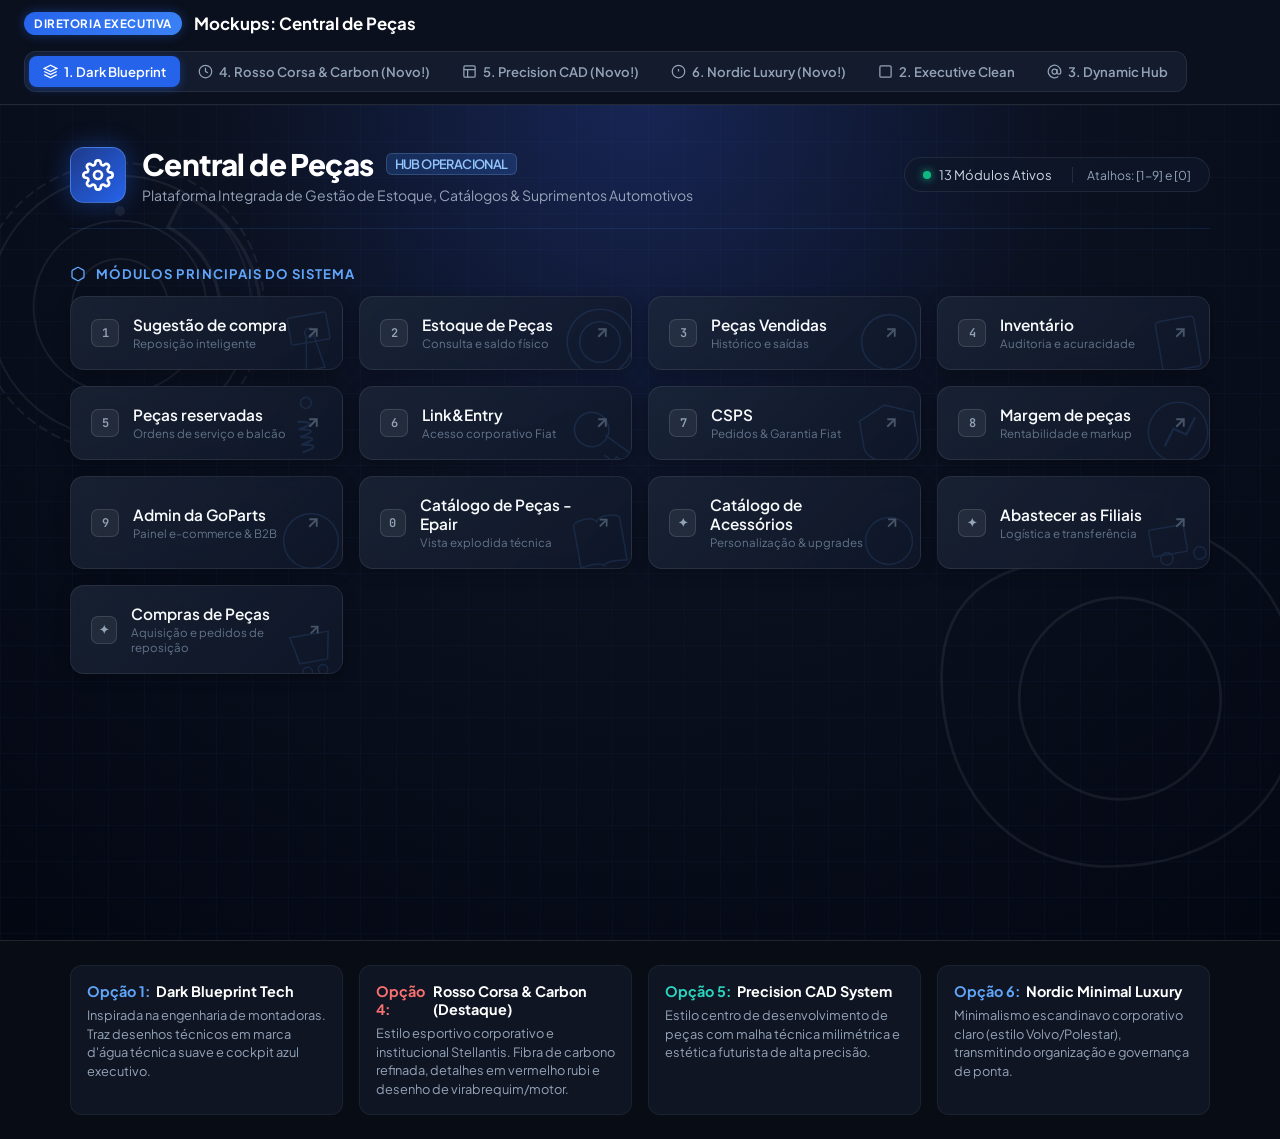
==== preview_mockups.html @ 379e0639 "Add files via upload" ====
<!DOCTYPE html>
<html lang="pt-BR">
<head>
  <meta charset="UTF-8">
  <meta name="viewport" content="width=device-width, initial-scale=1.0">
  <title>Mockups Executivos Avançados - Central de Peças</title>
  <link rel="preconnect" href="https://fonts.googleapis.com">
  <link rel="preconnect" href="https://fonts.gstatic.com" crossorigin>
  <link href="https://fonts.googleapis.com/css2?family=Plus+Jakarta+Sans:wght@400;500;600;700;800&family=JetBrains+Mono:wght@400;500;600;700&family=Space+Grotesk:wght@500;600;700&display=swap" rel="stylesheet">
  <style>
    /* Reset & Base */
    *, *::before, *::after {
      box-sizing: border-box;
      margin: 0;
      padding: 0;
    }

    body {
      font-family: 'Plus Jakarta Sans', -apple-system, BlinkMacSystemFont, sans-serif;
      background: #080c14;
      color: #f1f5f9;
      min-height: 100vh;
      display: flex;
      flex-direction: column;
      overflow-x: hidden;
    }

    /* Barra Superior Fixa de Seleção de Mockups */
    .mockup-controller {
      position: sticky;
      top: 0;
      z-index: 1000;
      background: rgba(11, 17, 30, 0.95);
      backdrop-filter: blur(18px);
      border-bottom: 1px solid rgba(255, 255, 255, 0.1);
      padding: 12px 24px;
      display: flex;
      flex-wrap: wrap;
      align-items: center;
      justify-content: space-between;
      gap: 16px;
    }

    .controller-title {
      display: flex;
      align-items: center;
      gap: 12px;
    }

    .badge-review {
      background: linear-gradient(135deg, #2563eb, #3b82f6);
      color: #ffffff;
      font-size: 0.72rem;
      font-weight: 700;
      letter-spacing: 0.05em;
      text-transform: uppercase;
      padding: 4px 10px;
      border-radius: 20px;
      box-shadow: 0 0 12px rgba(37, 99, 235, 0.4);
    }

    .controller-title h2 {
      font-size: 1.05rem;
      font-weight: 700;
      color: #ffffff;
    }

    .tab-pills {
      display: flex;
      background: rgba(22, 30, 49, 0.85);
      padding: 4px;
      border-radius: 12px;
      border: 1px solid rgba(255, 255, 255, 0.08);
      gap: 4px;
      flex-wrap: wrap;
    }

    .tab-btn {
      background: transparent;
      border: none;
      color: #94a3b8;
      padding: 7px 14px;
      font-size: 0.82rem;
      font-weight: 600;
      border-radius: 8px;
      cursor: pointer;
      transition: all 0.2s ease;
      display: flex;
      align-items: center;
      gap: 6px;
      font-family: inherit;
    }

    .tab-btn:hover {
      color: #ffffff;
      background: rgba(255, 255, 255, 0.05);
    }

    .tab-btn.active {
      background: #2563eb;
      color: #ffffff;
      box-shadow: 0 2px 10px rgba(37, 99, 235, 0.4);
    }

    .tab-btn.active.btn-rosso {
      background: #dc2626;
      box-shadow: 0 2px 10px rgba(220, 38, 38, 0.4);
    }

    .tab-btn.active.btn-cad {
      background: #0d9488;
      box-shadow: 0 2px 10px rgba(13, 148, 136, 0.4);
    }

    .tab-btn.active.btn-nordic {
      background: #475569;
      box-shadow: 0 2px 10px rgba(71, 85, 105, 0.4);
    }

    /* Container de visualização */
    .mockup-viewport {
      flex: 1;
      position: relative;
    }

    .mockup-view {
      display: none;
      opacity: 0;
      transition: opacity 0.3s ease;
      min-height: calc(100vh - 65px);
    }

    .mockup-view.active {
      display: block;
      opacity: 1;
    }

    /* ====================================================================
       MOCKUP 1: DARK BLUEPRINT (Cockpit Automotivo de Engenharia)
       ==================================================================== */
    .m1-wrapper {
      background: radial-gradient(circle at 50% 0%, #172554 0%, #0b1120 40%, #030712 100%);
      color: #e2e8f0;
      position: relative;
      overflow: hidden;
      padding: 40px 24px 60px;
    }

    .m1-wrapper::before {
      content: "";
      position: absolute;
      inset: 0;
      background-image: 
        linear-gradient(rgba(59, 130, 246, 0.04) 1px, transparent 1px),
        linear-gradient(90deg, rgba(59, 130, 246, 0.04) 1px, transparent 1px);
      background-size: 36px 36px;
      pointer-events: none;
    }

    .tech-bg-piece {
      position: absolute;
      opacity: 0.07;
      pointer-events: none;
      filter: drop-shadow(0 0 10px rgba(59, 130, 246, 0.5));
      animation: floatSlow 20s infinite ease-in-out alternate;
    }

    .tech-bg-piece.p1 {
      top: 5%;
      left: -40px;
      width: 320px;
      height: 320px;
    }

    .tech-bg-piece.p2 {
      bottom: 5%;
      right: -50px;
      width: 420px;
      height: 420px;
      animation-direction: alternate-reverse;
    }

    @keyframes floatSlow {
      0% { transform: translateY(0) rotate(0deg); }
      100% { transform: translateY(-20px) rotate(8deg); }
    }

    .m1-container {
      max-width: 1140px;
      margin: 0 auto;
      position: relative;
      z-index: 10;
    }

    .m1-header {
      display: flex;
      justify-content: space-between;
      align-items: center;
      padding-bottom: 24px;
      border-bottom: 1px solid rgba(59, 130, 246, 0.15);
      margin-bottom: 36px;
      flex-wrap: wrap;
      gap: 20px;
    }

    .m1-brand {
      display: flex;
      align-items: center;
      gap: 16px;
    }

    .m1-logo-box {
      width: 56px;
      height: 56px;
      border-radius: 14px;
      background: linear-gradient(135deg, #1e3a8a, #2563eb);
      border: 1px solid rgba(147, 197, 253, 0.3);
      box-shadow: 0 0 25px rgba(37, 99, 235, 0.4);
      display: flex;
      align-items: center;
      justify-content: center;
      color: #ffffff;
    }

    .m1-titles h1 {
      font-size: 1.85rem;
      font-weight: 800;
      letter-spacing: -0.02em;
      color: #ffffff;
      display: flex;
      align-items: center;
      gap: 12px;
    }

    .m1-titles p {
      color: #94a3b8;
      font-size: 0.88rem;
      margin-top: 3px;
    }

    .m1-status-bar {
      display: flex;
      align-items: center;
      gap: 20px;
      background: rgba(15, 23, 42, 0.7);
      border: 1px solid rgba(255, 255, 255, 0.08);
      padding: 8px 18px;
      border-radius: 100px;
    }

    .status-item {
      display: flex;
      align-items: center;
      gap: 8px;
      font-size: 0.82rem;
      color: #cbd5e1;
    }

    .status-dot {
      width: 8px;
      height: 8px;
      border-radius: 50%;
      background: #10b981;
      box-shadow: 0 0 8px #10b981;
    }

    .m1-category-group {
      margin-bottom: 32px;
    }

    .m1-category-title {
      display: flex;
      align-items: center;
      gap: 10px;
      font-size: 0.82rem;
      font-weight: 700;
      letter-spacing: 0.08em;
      text-transform: uppercase;
      color: #60a5fa;
      margin-bottom: 14px;
    }

    .m1-grid {
      display: grid;
      grid-template-columns: repeat(auto-fill, minmax(260px, 1fr));
      gap: 16px;
    }

    .m1-card {
      position: relative;
      background: linear-gradient(135deg, rgba(30, 41, 59, 0.7), rgba(15, 23, 42, 0.85));
      border: 1px solid rgba(255, 255, 255, 0.08);
      border-radius: 14px;
      padding: 18px 20px;
      text-decoration: none;
      color: inherit;
      display: flex;
      align-items: center;
      justify-content: space-between;
      transition: all 0.25s cubic-bezier(0.16, 1, 0.3, 1);
      overflow: hidden;
      backdrop-filter: blur(8px);
      box-shadow: 0 4px 15px rgba(0, 0, 0, 0.25);
    }

    .m1-card-part-bg {
      position: absolute;
      right: -8px;
      bottom: -12px;
      width: 78px;
      height: 78px;
      opacity: 0.12;
      color: #60a5fa;
      pointer-events: none;
      transition: all 0.3s ease;
      transform: rotate(-10deg);
    }

    .m1-card:hover {
      transform: translateY(-3px);
      border-color: rgba(96, 165, 250, 0.4);
      background: linear-gradient(135deg, rgba(37, 99, 235, 0.18), rgba(15, 23, 42, 0.95));
      box-shadow: 0 10px 25px -5px rgba(37, 99, 235, 0.25), 0 0 15px rgba(59, 130, 246, 0.15);
    }

    .m1-card:hover .m1-card-part-bg {
      opacity: 0.28;
      transform: rotate(0deg) scale(1.1);
      color: #93c5fd;
    }

    .m1-card-left {
      display: flex;
      align-items: center;
      gap: 14px;
      position: relative;
      z-index: 2;
    }

    .m1-key-badge {
      font-family: 'JetBrains Mono', monospace;
      font-size: 0.75rem;
      font-weight: 600;
      width: 28px;
      height: 28px;
      display: flex;
      align-items: center;
      justify-content: center;
      background: rgba(255, 255, 255, 0.06);
      border: 1px solid rgba(255, 255, 255, 0.12);
      border-radius: 7px;
      color: #94a3b8;
    }

    .m1-card:hover .m1-key-badge {
      background: #2563eb;
      color: #ffffff;
      border-color: #60a5fa;
      box-shadow: 0 0 10px rgba(37, 99, 235, 0.5);
    }

    .m1-card-title {
      font-size: 0.96rem;
      font-weight: 600;
      color: #f8fafc;
    }

    .m1-card-desc {
      font-size: 0.72rem;
      color: #64748b;
      margin-top: 2px;
    }

    .m1-card-arrow {
      color: #475569;
      width: 18px;
      height: 18px;
      position: relative;
      z-index: 2;
      transition: all 0.2s ease;
    }

    .m1-card:hover .m1-card-arrow {
      color: #60a5fa;
      transform: translateX(3px) translateY(-3px);
    }

    /* ====================================================================
       MOCKUP 4: ROSSO CORSA & CARBON (FLAGSHIP STELLANTIS / ESPORTIVO LUXO)
       ==================================================================== */
    .m4-wrapper {
      background: #090a0f;
      color: #f8fafc;
      position: relative;
      overflow: hidden;
      padding: 40px 24px 60px;
    }

    /* Efeito de textura sutil de fibra de carbono */
    .m4-wrapper::before {
      content: "";
      position: absolute;
      inset: 0;
      background: 
        radial-gradient(circle at 10% 20%, rgba(220, 38, 38, 0.08) 0%, transparent 40%),
        radial-gradient(circle at 90% 80%, rgba(239, 68, 68, 0.05) 0%, transparent 50%),
        repeating-linear-gradient(45deg, rgba(255, 255, 255, 0.012) 0px, rgba(255, 255, 255, 0.012) 2px, transparent 2px, transparent 4px);
      pointer-events: none;
    }

    .m4-container {
      max-width: 1140px;
      margin: 0 auto;
      position: relative;
      z-index: 10;
    }

    .m4-header {
      background: linear-gradient(135deg, rgba(20, 22, 30, 0.95), rgba(12, 14, 20, 0.95));
      border: 1px solid rgba(220, 38, 38, 0.25);
      border-left: 5px solid #dc2626;
      border-radius: 18px;
      padding: 28px 32px;
      margin-bottom: 36px;
      display: flex;
      justify-content: space-between;
      align-items: center;
      box-shadow: 0 10px 30px rgba(0, 0, 0, 0.5), inset 0 1px 0 rgba(255, 255, 255, 0.1);
      position: relative;
      overflow: hidden;
      flex-wrap: wrap;
      gap: 20px;
    }

    /* Desenho de Virabrequim com Bielas em marca d'água técnica */
    .m4-header-crankshaft {
      position: absolute;
      right: 20px;
      top: -20px;
      width: 320px;
      height: 180px;
      opacity: 0.09;
      pointer-events: none;
      color: #ef4444;
    }

    .m4-brand-wrap {
      display: flex;
      align-items: center;
      gap: 18px;
    }

    .m4-emblem {
      width: 58px;
      height: 58px;
      border-radius: 16px;
      background: linear-gradient(145deg, #b91c1c, #dc2626);
      box-shadow: 0 0 20px rgba(220, 38, 38, 0.5);
      display: flex;
      align-items: center;
      justify-content: center;
      color: #ffffff;
      border: 1px solid rgba(255, 255, 255, 0.2);
    }

    .m4-title h1 {
      font-size: 1.95rem;
      font-weight: 800;
      color: #ffffff;
      letter-spacing: -0.02em;
      display: flex;
      align-items: center;
      gap: 12px;
    }

    .m4-badge-tag {
      background: rgba(220, 38, 38, 0.2);
      border: 1px solid rgba(239, 68, 68, 0.4);
      color: #fca5a5;
      font-size: 0.74rem;
      font-weight: 700;
      padding: 3px 10px;
      border-radius: 6px;
      letter-spacing: 0.05em;
    }

    .m4-title p {
      color: #94a3b8;
      font-size: 0.88rem;
      margin-top: 4px;
    }

    .m4-quick-stats {
      display: flex;
      gap: 24px;
      align-items: center;
    }

    .m4-stat-item {
      text-align: right;
    }

    .m4-stat-val {
      font-family: 'Space Grotesk', sans-serif;
      font-size: 1.4rem;
      font-weight: 700;
      color: #ffffff;
    }

    .m4-stat-lbl {
      font-size: 0.7rem;
      color: #94a3b8;
      text-transform: uppercase;
      letter-spacing: 0.05em;
    }

    .m4-grid {
      display: grid;
      grid-template-columns: repeat(auto-fill, minmax(260px, 1fr));
      gap: 16px;
    }

    .m4-card {
      background: linear-gradient(135deg, #131722, #0d1017);
      border: 1px solid rgba(255, 255, 255, 0.08);
      border-radius: 14px;
      padding: 20px;
      text-decoration: none;
      color: #f8fafc;
      position: relative;
      overflow: hidden;
      display: flex;
      flex-direction: column;
      justify-content: space-between;
      height: 146px;
      transition: all 0.25s cubic-bezier(0.16, 1, 0.3, 1);
      box-shadow: 0 4px 15px rgba(0, 0, 0, 0.3);
    }

    .m4-card::after {
      content: "";
      position: absolute;
      top: 0;
      left: 0;
      right: 0;
      height: 2px;
      background: linear-gradient(90deg, transparent, #dc2626, transparent);
      opacity: 0;
      transition: opacity 0.3s;
    }

    .m4-card:hover {
      transform: translateY(-4px);
      border-color: rgba(220, 38, 38, 0.5);
      box-shadow: 0 12px 28px rgba(220, 38, 38, 0.15), 0 0 15px rgba(220, 38, 38, 0.1);
    }

    .m4-card:hover::after {
      opacity: 1;
    }

    .m4-card-part-art {
      position: absolute;
      right: 8px;
      bottom: 8px;
      width: 74px;
      height: 74px;
      opacity: 0.1;
      color: #ef4444;
      pointer-events: none;
      transition: all 0.3s ease;
    }

    .m4-card:hover .m4-card-part-art {
      opacity: 0.28;
      transform: scale(1.12) rotate(-6deg);
    }

    .m4-card-head {
      display: flex;
      justify-content: space-between;
      align-items: center;
    }

    .m4-key {
      font-family: 'Space Grotesk', monospace;
      font-size: 0.72rem;
      font-weight: 700;
      background: rgba(255, 255, 255, 0.05);
      color: #cbd5e1;
      padding: 3px 8px;
      border-radius: 6px;
      border: 1px solid rgba(255, 255, 255, 0.1);
    }

    .m4-card:hover .m4-key {
      background: #dc2626;
      color: #fff;
      border-color: #ef4444;
    }

    .m4-card-title {
      font-size: 1.05rem;
      font-weight: 700;
      color: #ffffff;
      line-height: 1.3;
      position: relative;
      z-index: 2;
    }

    .m4-card-bottom {
      display: flex;
      align-items: center;
      justify-content: space-between;
      border-top: 1px solid rgba(255, 255, 255, 0.06);
      padding-top: 10px;
      margin-top: 10px;
    }

    .m4-card-sub {
      font-size: 0.73rem;
      color: #94a3b8;
    }

    .m4-card-arrow {
      color: #64748b;
      width: 16px;
      height: 16px;
      transition: all 0.2s;
    }

    .m4-card:hover .m4-card-arrow {
      color: #ef4444;
      transform: translateX(3px) translateY(-3px);
    }

    /* ====================================================================
       MOCKUP 5: PRECISION CAD & WIREFRAME (P&D / ENGENHARIA AUTOMOTIVA)
       ==================================================================== */
    .m5-wrapper {
      background: #061114;
      color: #99f6e4;
      position: relative;
      overflow: hidden;
      padding: 40px 24px 60px;
      font-family: 'JetBrains Mono', monospace;
    }

    .m5-wrapper::before {
      content: "";
      position: absolute;
      inset: 0;
      background-image: 
        linear-gradient(rgba(13, 148, 136, 0.08) 1px, transparent 1px),
        linear-gradient(90deg, rgba(13, 148, 136, 0.08) 1px, transparent 1px);
      background-size: 24px 24px;
      pointer-events: none;
    }

    .m5-container {
      max-width: 1140px;
      margin: 0 auto;
      position: relative;
      z-index: 10;
    }

    .m5-header {
      border: 1px solid rgba(20, 184, 166, 0.3);
      background: rgba(10, 25, 30, 0.85);
      border-radius: 12px;
      padding: 22px 28px;
      margin-bottom: 30px;
      display: flex;
      justify-content: space-between;
      align-items: center;
      flex-wrap: wrap;
      gap: 16px;
      box-shadow: 0 0 20px rgba(13, 148, 136, 0.15);
    }

    .m5-header-title h1 {
      font-size: 1.7rem;
      font-weight: 700;
      color: #2dd4bf;
      letter-spacing: -0.02em;
      display: flex;
      align-items: center;
      gap: 12px;
    }

    .m5-header-title p {
      font-size: 0.8rem;
      color: #5eead4;
      opacity: 0.8;
      margin-top: 4px;
    }

    .m5-cad-coords {
      font-size: 0.72rem;
      color: #14b8a6;
      background: rgba(13, 148, 136, 0.12);
      border: 1px solid rgba(20, 184, 166, 0.3);
      padding: 6px 14px;
      border-radius: 6px;
    }

    .m5-grid {
      display: grid;
      grid-template-columns: repeat(auto-fill, minmax(260px, 1fr));
      gap: 16px;
    }

    .m5-card {
      background: rgba(9, 29, 35, 0.7);
      border: 1px solid rgba(20, 184, 166, 0.25);
      border-radius: 10px;
      padding: 16px 18px;
      text-decoration: none;
      color: #ccfbf1;
      display: flex;
      align-items: center;
      justify-content: space-between;
      transition: all 0.2s ease;
      position: relative;
      overflow: hidden;
    }

    .m5-card:hover {
      background: rgba(13, 148, 136, 0.18);
      border-color: #2dd4bf;
      transform: translateY(-2px);
      box-shadow: 0 0 15px rgba(45, 212, 191, 0.25);
    }

    .m5-card-part-bg {
      position: absolute;
      right: -5px;
      bottom: -10px;
      width: 70px;
      height: 70px;
      opacity: 0.15;
      color: #2dd4bf;
      pointer-events: none;
      transition: all 0.3s;
    }

    .m5-card:hover .m5-card-part-bg {
      opacity: 0.35;
      transform: scale(1.15);
    }

    .m5-card-left {
      display: flex;
      align-items: center;
      gap: 12px;
      position: relative;
      z-index: 2;
    }

    .m5-index-tag {
      font-size: 0.75rem;
      font-weight: 700;
      color: #14b8a6;
      border: 1px solid rgba(20, 184, 166, 0.4);
      width: 28px;
      height: 28px;
      border-radius: 6px;
      display: flex;
      align-items: center;
      justify-content: center;
      background: rgba(13, 148, 136, 0.1);
    }

    .m5-card:hover .m5-index-tag {
      background: #14b8a6;
      color: #042f2e;
    }

    .m5-card-title {
      font-size: 0.92rem;
      font-weight: 600;
      color: #f0fdfa;
      letter-spacing: -0.01em;
    }

    .m5-card-desc {
      font-size: 0.68rem;
      color: #5eead4;
      opacity: 0.75;
      margin-top: 2px;
    }

    /* ====================================================================
       MOCKUP 6: NORDIC MINIMAL LUXURY (CLEAN & EXECUTIVO PREMIUM)
       ==================================================================== */
    .m6-wrapper {
      background: #f1f5f9;
      color: #1e293b;
      position: relative;
      overflow: hidden;
      padding: 44px 24px 60px;
    }

    .m6-container {
      max-width: 1140px;
      margin: 0 auto;
    }

    .m6-header {
      margin-bottom: 40px;
      text-align: left;
      display: flex;
      justify-content: space-between;
      align-items: flex-end;
      flex-wrap: wrap;
      gap: 20px;
      border-bottom: 2px solid #e2e8f0;
      padding-bottom: 24px;
    }

    .m6-titles h1 {
      font-size: 2.3rem;
      font-weight: 800;
      color: #0f172a;
      letter-spacing: -0.04em;
    }

    .m6-titles p {
      font-size: 0.95rem;
      color: #64748b;
      margin-top: 6px;
      max-width: 600px;
    }

    .m6-meta {
      display: flex;
      align-items: center;
      gap: 16px;
    }

    .m6-meta-pill {
      background: #ffffff;
      border: 1px solid #cbd5e1;
      padding: 6px 16px;
      border-radius: 100px;
      font-size: 0.78rem;
      font-weight: 600;
      color: #334155;
    }

    .m6-grid {
      display: grid;
      grid-template-columns: repeat(auto-fill, minmax(260px, 1fr));
      gap: 18px;
    }

    .m6-card {
      background: #ffffff;
      border: 1px solid #e2e8f0;
      border-radius: 16px;
      padding: 24px 22px;
      text-decoration: none;
      color: #1e293b;
      display: flex;
      flex-direction: column;
      justify-content: space-between;
      height: 155px;
      box-shadow: 0 2px 5px rgba(0, 0, 0, 0.03);
      transition: all 0.25s ease;
      position: relative;
      overflow: hidden;
    }

    .m6-card:hover {
      transform: translateY(-5px);
      box-shadow: 0 16px 32px rgba(15, 23, 42, 0.08);
      border-color: #0f172a;
    }

    .m6-part-watermark {
      position: absolute;
      right: 12px;
      bottom: 12px;
      width: 64px;
      height: 64px;
      opacity: 0.08;
      color: #0f172a;
      transition: all 0.3s;
    }

    .m6-card:hover .m6-part-watermark {
      opacity: 0.2;
      transform: scale(1.15);
    }

    .m6-card-header {
      display: flex;
      justify-content: space-between;
      align-items: center;
    }

    .m6-shortcut-badge {
      font-size: 0.7rem;
      font-weight: 700;
      background: #f8fafc;
      border: 1px solid #e2e8f0;
      color: #64748b;
      padding: 4px 9px;
      border-radius: 8px;
    }

    .m6-card:hover .m6-shortcut-badge {
      background: #0f172a;
      color: #ffffff;
      border-color: #0f172a;
    }

    .m6-card-title {
      font-size: 1.1rem;
      font-weight: 700;
      color: #0f172a;
      position: relative;
      z-index: 2;
    }

    .m6-card-footer {
      font-size: 0.76rem;
      color: #64748b;
      display: flex;
      align-items: center;
      justify-content: space-between;
    }

    /* ====================================================================
       RODAPÉ INFORMATIVO
       ==================================================================== */
    .comparison-drawer {
      background: #080c14;
      border-top: 1px solid rgba(255, 255, 255, 0.1);
      padding: 24px;
      color: #94a3b8;
    }

    .drawer-content {
      max-width: 1140px;
      margin: 0 auto;
      display: grid;
      grid-template-columns: repeat(auto-fit, minmax(260px, 1fr));
      gap: 16px;
    }

    .drawer-box {
      background: rgba(22, 30, 49, 0.5);
      border: 1px solid rgba(255, 255, 255, 0.06);
      border-radius: 12px;
      padding: 16px;
    }

    .drawer-box h4 {
      color: #ffffff;
      font-size: 0.9rem;
      margin-bottom: 6px;
      display: flex;
      align-items: center;
      gap: 6px;
    }

    .drawer-box p {
      font-size: 0.8rem;
      line-height: 1.45;
    }

    .drawer-box .highlight {
      color: #60a5fa;
      font-weight: 700;
    }
    .drawer-box .highlight-red {
      color: #f87171;
      font-weight: 700;
    }
    .drawer-box .highlight-teal {
      color: #2dd4bf;
      font-weight: 700;
    }
  </style>
</head>
<body>

  <!-- Barra Fixa de Controle para Alternar entre os 6 Mockups -->
  <header class="mockup-controller">
    <div class="controller-title">
      <span class="badge-review">Diretoria Executiva</span>
      <h2>Mockups: Central de Peças</h2>
    </div>

    <div class="tab-pills">
      <button class="tab-btn active" onclick="switchMockup(1)">
        <svg width="15" height="15" viewBox="0 0 24 24" fill="none" stroke="currentColor" stroke-width="2"><path d="M12 2L2 7l10 5 10-5-10-5zM2 17l10 5 10-5M2 12l10 5 10-5"/></svg>
        1. Dark Blueprint
      </button>
      <button class="tab-btn btn-rosso" onclick="switchMockup(4)">
        <svg width="15" height="15" viewBox="0 0 24 24" fill="none" stroke="currentColor" stroke-width="2"><circle cx="12" cy="12" r="10"/><path d="M12 6v6l4 2"/></svg>
        4. Rosso Corsa & Carbon (Novo!)
      </button>
      <button class="tab-btn btn-cad" onclick="switchMockup(5)">
        <svg width="15" height="15" viewBox="0 0 24 24" fill="none" stroke="currentColor" stroke-width="2"><rect x="3" y="3" width="18" height="18" rx="2"/><path d="M3 9h18M9 21V9"/></svg>
        5. Precision CAD (Novo!)
      </button>
      <button class="tab-btn btn-nordic" onclick="switchMockup(6)">
        <svg width="15" height="15" viewBox="0 0 24 24" fill="none" stroke="currentColor" stroke-width="2"><circle cx="12" cy="12" r="10"/><line x1="12" y1="8" x2="12" y2="12"/><line x1="12" y1="16" x2="12.01" y2="16"/></svg>
        6. Nordic Luxury (Novo!)
      </button>
      <button class="tab-btn" onclick="switchMockup(2)">
        <svg width="15" height="15" viewBox="0 0 24 24" fill="none" stroke="currentColor" stroke-width="2"><rect x="3" y="3" width="18" height="18" rx="2"/></svg>
        2. Executive Clean
      </button>
      <button class="tab-btn" onclick="switchMockup(3)">
        <svg width="15" height="15" viewBox="0 0 24 24" fill="none" stroke="currentColor" stroke-width="2"><circle cx="12" cy="12" r="4"/><path d="M16 8v5a3 3 0 0 0 6 0v-1a10 10 0 1 0-3.92 7.94"/></svg>
        3. Dynamic Hub
      </button>
    </div>
  </header>

  <main class="mockup-viewport">

    <!-- ================================================================== -->
    <!-- MOCKUP 4 (NOVO): ROSSO CORSA & CARBON                              -->
    <!-- ================================================================== -->
    <div id="mockup4" class="mockup-view m4-wrapper">
      <div class="m4-container">
        
        <!-- Header Flagship Esportivo / Stellantis -->
        <header class="m4-header">
          <!-- Ilustração do Virabrequim com Bielas em corte técnico -->
          <svg class="m4-header-crankshaft" viewBox="0 0 300 150" fill="none" stroke="currentColor" stroke-width="1.5">
            <!-- Eixo do Virabrequim -->
            <line x1="20" y1="75" x2="280" y2="75" stroke-dasharray="6 3"/>
            <!-- Munhões e Contrapesos -->
            <rect x="40" y="50" width="30" height="50" rx="4" fill="rgba(220, 38, 38, 0.1)"/>
            <rect x="110" y="30" width="30" height="90" rx="4" fill="rgba(220, 38, 38, 0.15)"/>
            <rect x="180" y="50" width="30" height="50" rx="4" fill="rgba(220, 38, 38, 0.1)"/>
            <rect x="230" y="30" width="30" height="90" rx="4" fill="rgba(220, 38, 38, 0.15)"/>
            <!-- Bielas ascendentes e descendentes -->
            <path d="M55 50 L55 20 L75 20 L75 50 Z"/>
            <circle cx="65" cy="15" r="8"/>
            <path d="M195 50 L195 20 L215 20 L215 50 Z"/>
            <circle cx="205" cy="15" r="8"/>
          </svg>

          <div class="m4-brand-wrap">
            <div class="m4-emblem">
              <!-- Ícone de Engrenagem + Pistão Esportivo -->
              <svg width="30" height="30" viewBox="0 0 24 24" fill="none" stroke="currentColor" stroke-width="2.2">
                <circle cx="12" cy="12" r="3"/>
                <path d="M19.4 15a1.65 1.65 0 0 0 .33 1.82l.06.06a2 2 0 0 1 0 2.83 2 2 0 0 1-2.83 0l-.06-.06a1.65 1.65 0 0 0-1.82-.33 1.65 1.65 0 0 0-1 1.51V21a2 2 0 0 1-2 2 2 2 0 0 1-2-2v-.09A1.65 1.65 0 0 0 9 19.4a1.65 1.65 0 0 0-1.82.33l-.06.06a2 2 0 0 1-2.83 0 2 2 0 0 1 0-2.83l.06-.06a1.65 1.65 0 0 0 .33-1.82 1.65 1.65 0 0 0-1.51-1H3a2 2 0 0 1-2-2 2 2 0 0 1 2-2h.09A1.65 1.65 0 0 0 4.6 9a1.65 1.65 0 0 0-.33-1.82l-.06-.06a2 2 0 0 1 0-2.83 2 2 0 0 1 2.83 0l.06.06a1.65 1.65 0 0 0 1.82.33H9a1.65 1.65 0 0 0 1-1.51V3a2 2 0 0 1 2-2 2 2 0 0 1 2 2v.09a1.65 1.65 0 0 0 1 1.51 1.65 1.65 0 0 0 1.82-.33l.06-.06a2 2 0 0 1 2.83 0 2 2 0 0 1 0 2.83l-.06.06a1.65 1.65 0 0 0-.33 1.82V9a1.65 1.65 0 0 0 1.51 1H21a2 2 0 0 1 2 2 2 2 0 0 1-2 2h-.09a1.65 1.65 0 0 0-1.51 1z"/>
              </svg>
            </div>
            <div class="m4-title">
              <h1>Central de Peças <span class="m4-badge-tag">ENTERPRISE HUB</span></h1>
              <p>Portal Unificado de Operações de Pós-Venda, Garantia & Logística</p>
            </div>
          </div>

          <div class="m4-quick-stats">
            <div class="m4-stat-item">
              <div class="m4-stat-val">13</div>
              <div class="m4-stat-lbl">Módulos Online</div>
            </div>
            <div class="m4-stat-item" style="border-left: 1px solid rgba(255,255,255,0.1); padding-left: 20px;">
              <div class="m4-stat-val" style="color: #ef4444;">100%</div>
              <div class="m4-stat-lbl">Conectividade</div>
            </div>
          </div>
        </header>

        <!-- Grade com 12 Cards Estilo Carbon -->
        <div class="m4-grid">
          
          <!-- 1. Sugestão de Compra (Pistão de Corrida Forjado) -->
          <a href="https://sugestaodecompra-sm.web.app/" target="_blank" class="m4-card">
            <svg class="m4-card-part-art" viewBox="0 0 100 100" fill="none" stroke="currentColor" stroke-width="2">
              <rect x="25" y="15" width="50" height="35" rx="3"/>
              <line x1="25" y1="23" x2="75" y2="23"/>
              <line x1="25" y1="30" x2="75" y2="30"/>
              <circle cx="50" cy="38" r="6"/>
              <path d="M45 42 L38 85 L62 85 L55 42"/>
              <circle cx="50" cy="85" r="7"/>
            </svg>
            <div class="m4-card-head">
              <span class="m4-key">01</span>
              <svg width="18" height="18" viewBox="0 0 24 24" fill="none" stroke="#ef4444" stroke-width="2"><path d="M6 2L3 6v14a2 2 0 0 0 2 2h14a2 2 0 0 0 2-2V6l-3-4z"/><line x1="3" y1="6" x2="21" y2="6"/><path d="M16 10a4 4 0 0 1-8 0"/></svg>
            </div>
            <div class="m4-card-title">Sugestão de compra</div>
            <div class="m4-card-bottom">
              <span class="m4-card-sub">Algoritmo de reposição</span>
              <svg class="m4-card-arrow" viewBox="0 0 24 24" fill="none" stroke="currentColor" stroke-width="2.5"><line x1="7" y1="17" x2="17" y2="7"/><polyline points="7 7 17 7 17 17"/></svg>
            </div>
          </a>

          <!-- 2. Estoque de Peças (Disco de Freio Ventilado Carbono-Cerâmica) -->
          <a href="https://albertomateus10.github.io/estoquedepecas/" target="_blank" class="m4-card">
            <svg class="m4-card-part-art" viewBox="0 0 100 100" fill="none" stroke="currentColor" stroke-width="2">
              <circle cx="50" cy="50" r="42"/>
              <circle cx="50" cy="50" r="26"/>
              <circle cx="50" cy="50" r="12"/>
              <circle cx="50" cy="18" r="2" fill="currentColor"/>
              <circle cx="50" cy="82" r="2" fill="currentColor"/>
              <circle cx="18" cy="50" r="2" fill="currentColor"/>
              <circle cx="82" cy="50" r="2" fill="currentColor"/>
            </svg>
            <div class="m4-card-head">
              <span class="m4-key">02</span>
              <svg width="18" height="18" viewBox="0 0 24 24" fill="none" stroke="#ef4444" stroke-width="2"><path d="M21 16V8a2 2 0 0 0-1-1.73l-7-4a2 2 0 0 0-2 0l-7 4A2 2 0 0 0 3 8v8a2 2 0 0 0 1 1.73l7 4a2 2 0 0 0 2 0l7-4A2 2 0 0 0 21 16z"/><polyline points="3.27 6.96 12 12.01 20.73 6.96"/></svg>
            </div>
            <div class="m4-card-title">Estoque de Peças</div>
            <div class="m4-card-bottom">
              <span class="m4-card-sub">Posição física & saldo</span>
              <svg class="m4-card-arrow" viewBox="0 0 24 24" fill="none" stroke="currentColor" stroke-width="2.5"><line x1="7" y1="17" x2="17" y2="7"/><polyline points="7 7 17 7 17 17"/></svg>
            </div>
          </a>

          <!-- 3. Peças Vendidas (Engrenagem Helicoidal) -->
          <a href="https://albertomateus10.github.io/pecasvendidas/" target="_blank" class="m4-card">
            <svg class="m4-card-part-art" viewBox="0 0 100 100" fill="none" stroke="currentColor" stroke-width="2">
              <circle cx="50" cy="50" r="35"/>
              <line x1="50" y1="5" x2="50" y2="15" stroke-width="4"/>
              <line x1="50" y1="85" x2="50" y2="95" stroke-width="4"/>
              <line x1="5" y1="50" x2="15" y2="50" stroke-width="4"/>
              <line x1="85" y1="50" x2="95" y2="50" stroke-width="4"/>
            </svg>
            <div class="m4-card-head">
              <span class="m4-key">03</span>
              <svg width="18" height="18" viewBox="0 0 24 24" fill="none" stroke="#ef4444" stroke-width="2"><line x1="12" y1="1" x2="12" y2="23"/><path d="M17 5H9.5a3.5 3.5 0 0 0 0 7h5a3.5 3.5 0 0 1 0 7H6"/></svg>
            </div>
            <div class="m4-card-title">Peças Vendidas</div>
            <div class="m4-card-bottom">
              <span class="m4-card-sub">Faturamento & saída</span>
              <svg class="m4-card-arrow" viewBox="0 0 24 24" fill="none" stroke="currentColor" stroke-width="2.5"><line x1="7" y1="17" x2="17" y2="7"/><polyline points="7 7 17 7 17 17"/></svg>
            </div>
          </a>

          <!-- 4. Inventário (Paquímetro de Precisão) -->
          <a href="https://albertomateus10.github.io/inventario/" target="_blank" class="m4-card">
            <svg class="m4-card-part-art" viewBox="0 0 100 100" fill="none" stroke="currentColor" stroke-width="2">
              <rect x="25" y="20" width="50" height="65" rx="5"/>
              <rect x="38" y="12" width="24" height="12" rx="3"/>
              <line x1="35" y1="40" x2="65" y2="40"/>
              <line x1="35" y1="55" x2="65" y2="55"/>
            </svg>
            <div class="m4-card-head">
              <span class="m4-key">04</span>
              <svg width="18" height="18" viewBox="0 0 24 24" fill="none" stroke="#ef4444" stroke-width="2"><path d="M9 11l3 3L22 4"/><path d="M21 12v7a2 2 0 0 1-2 2H5a2 2 0 0 1-2-2V5a2 2 0 0 1 2-2h11"/></svg>
            </div>
            <div class="m4-card-title">Inventário</div>
            <div class="m4-card-bottom">
              <span class="m4-card-sub">Acuracidade & balanço</span>
              <svg class="m4-card-arrow" viewBox="0 0 24 24" fill="none" stroke="currentColor" stroke-width="2.5"><line x1="7" y1="17" x2="17" y2="7"/><polyline points="7 7 17 7 17 17"/></svg>
            </div>
          </a>

          <!-- 5. Peças reservadas (Amortecedor Esportivo Coilover) -->
          <a href="https://albertomateus10.github.io/pecasreservadas/" target="_blank" class="m4-card">
            <svg class="m4-card-part-art" viewBox="0 0 100 100" fill="none" stroke="currentColor" stroke-width="2">
              <circle cx="50" cy="12" r="7"/>
              <path d="M35 34 Q65 39 35 44 Q65 49 35 54 Q65 59 35 64 Q65 69 35 74" fill="none" stroke-width="3"/>
              <circle cx="50" cy="94" r="6"/>
            </svg>
            <div class="m4-card-head">
              <span class="m4-key">05</span>
              <svg width="18" height="18" viewBox="0 0 24 24" fill="none" stroke="#ef4444" stroke-width="2"><rect x="3" y="11" width="18" height="11" rx="2"/><path d="M7 11V7a5 5 0 0 1 10 0v4"/></svg>
            </div>
            <div class="m4-card-title">Peças reservadas</div>
            <div class="m4-card-bottom">
              <span class="m4-card-sub">O.S. Oficina & balcão</span>
              <svg class="m4-card-arrow" viewBox="0 0 24 24" fill="none" stroke="currentColor" stroke-width="2.5"><line x1="7" y1="17" x2="17" y2="7"/><polyline points="7 7 17 7 17 17"/></svg>
            </div>
          </a>

          <!-- 6. Link&Entry (Chave Corporativa Fiat) -->
          <a href="https://sts.fiatgroup.com/adfs/ls/?wa=wsignin1.0&wtrealm=https%3a%2f%2fuprssaml.fiat.com&wctx=rm%3d0%26id%3dpassive%26ru%3d%252ffiat%252fDefault.aspx%253ftarget%253dhttps%25253A%25252F%25252Flinkentry.fiat.com%2526debug%253d0&wct=2026-07-31T13%3a23%3a38Z&whr=http%3a%2f%2fsts.fiatgroup.com%2fadfs%2fservices%2ftrust" target="_blank" class="m4-card">
            <svg class="m4-card-part-art" viewBox="0 0 100 100" fill="none" stroke="currentColor" stroke-width="2">
              <circle cx="40" cy="45" r="22"/>
              <path d="M56 55 L85 85 L75 95 L65 85 L60 90 L50 80"/>
            </svg>
            <div class="m4-card-head">
              <span class="m4-key">06</span>
              <svg width="18" height="18" viewBox="0 0 24 24" fill="none" stroke="#ef4444" stroke-width="2"><path d="M10 13a5 5 0 0 0 7.54.54l3-3a5 5 0 0 0-7.07-7.07l-1.72 1.71"/></svg>
            </div>
            <div class="m4-card-title">Link&Entry</div>
            <div class="m4-card-bottom">
              <span class="m4-card-sub">Autenticação Fiat Group</span>
              <svg class="m4-card-arrow" viewBox="0 0 24 24" fill="none" stroke="currentColor" stroke-width="2.5"><line x1="7" y1="17" x2="17" y2="7"/><polyline points="7 7 17 7 17 17"/></svg>
            </div>
          </a>

          <!-- 7. CSPS (Escudo Peças Oficiais) -->
          <a href="https://csps.parts.fiat.com/EplusLogin/authenticateUser.do" target="_blank" class="m4-card">
            <svg class="m4-card-part-art" viewBox="0 0 100 100" fill="none" stroke="currentColor" stroke-width="2">
              <path d="M50 15 L85 30 L85 65 C85 80 50 95 50 95 C50 95 15 80 15 65 L15 30 Z"/>
            </svg>
            <div class="m4-card-head">
              <span class="m4-key">07</span>
              <svg width="18" height="18" viewBox="0 0 24 24" fill="none" stroke="#ef4444" stroke-width="2"><path d="M12 22s8-4 8-10V5l-8-3-8 3v7c0 6 8 10 8 10z"/></svg>
            </div>
            <div class="m4-card-title">CSPS</div>
            <div class="m4-card-bottom">
              <span class="m4-card-sub">Pedidos & Garantia Montadora</span>
              <svg class="m4-card-arrow" viewBox="0 0 24 24" fill="none" stroke="currentColor" stroke-width="2.5"><line x1="7" y1="17" x2="17" y2="7"/><polyline points="7 7 17 7 17 17"/></svg>
            </div>
          </a>

          <!-- 8. Margem de peças (Turbina de Rentabilidade) -->
          <a href="https://albertomateus10.github.io/calculomargempecas/" target="_blank" class="m4-card">
            <svg class="m4-card-part-art" viewBox="0 0 100 100" fill="none" stroke="currentColor" stroke-width="2">
              <circle cx="50" cy="50" r="38"/>
              <path d="M30 65 L45 45 L60 55 L75 35" stroke-width="3"/>
            </svg>
            <div class="m4-card-head">
              <span class="m4-key">08</span>
              <svg width="18" height="18" viewBox="0 0 24 24" fill="none" stroke="#ef4444" stroke-width="2"><polyline points="23 6 13.5 15.5 8.5 10.5 1 18"/></svg>
            </div>
            <div class="m4-card-title">Margem de peças</div>
            <div class="m4-card-bottom">
              <span class="m4-card-sub">Markup e lucratividade</span>
              <svg class="m4-card-arrow" viewBox="0 0 24 24" fill="none" stroke="currentColor" stroke-width="2.5"><line x1="7" y1="17" x2="17" y2="7"/><polyline points="7 7 17 7 17 17"/></svg>
            </div>
          </a>

          <!-- 9. Admin GoParts -->
          <a href="https://admin.goparts.com.br/" target="_blank" class="m4-card">
            <svg class="m4-card-part-art" viewBox="0 0 100 100" fill="none" stroke="currentColor" stroke-width="2">
              <circle cx="50" cy="50" r="32"/>
              <path d="M50 25 L65 45 L45 55 L55 75"/>
            </svg>
            <div class="m4-card-head">
              <span class="m4-key">09</span>
              <svg width="18" height="18" viewBox="0 0 24 24" fill="none" stroke="#ef4444" stroke-width="2"><circle cx="12" cy="12" r="3"/><path d="M19.4 15a1.65 1.65 0 0 0 .33 1.82l.06.06a2 2 0 0 1 0 2.83 2 2 0 0 1-2.83 0"/></svg>
            </div>
            <div class="m4-card-title">Admin da GoParts</div>
            <div class="m4-card-bottom">
              <span class="m4-card-sub">E-commerce e vendas B2B</span>
              <svg class="m4-card-arrow" viewBox="0 0 24 24" fill="none" stroke="currentColor" stroke-width="2.5"><line x1="7" y1="17" x2="17" y2="7"/><polyline points="7 7 17 7 17 17"/></svg>
            </div>
          </a>

          <!-- 10. Catálogo Epair (Vista Técnica Explodida) -->
          <a href="https://eper-ltm.parts.fiat.com/navi?KEY=STARTUP" target="_blank" class="m4-card">
            <svg class="m4-card-part-art" viewBox="0 0 100 100" fill="none" stroke="currentColor" stroke-width="2">
              <path d="M20 25 C20 20 45 15 50 25 C55 15 80 20 80 25 L80 80 C80 80 55 75 50 82 C45 75 20 80 20 80 Z"/>
              <line x1="50" y1="25" x2="50" y2="82"/>
            </svg>
            <div class="m4-card-head">
              <span class="m4-key">10</span>
              <svg width="18" height="18" viewBox="0 0 24 24" fill="none" stroke="#ef4444" stroke-width="2"><path d="M4 19.5A2.5 2.5 0 0 1 6.5 17H20"/><path d="M6.5 2H20v20H6.5A2.5 2.5 0 0 1 4 19.5v-15A2.5 2.5 0 0 1 6.5 2z"/></svg>
            </div>
            <div class="m4-card-title">Catálogo de Peças - Epair</div>
            <div class="m4-card-bottom">
              <span class="m4-card-sub">Esquemas técnicos oficiais</span>
              <svg class="m4-card-arrow" viewBox="0 0 24 24" fill="none" stroke="currentColor" stroke-width="2.5"><line x1="7" y1="17" x2="17" y2="7"/><polyline points="7 7 17 7 17 17"/></svg>
            </div>
          </a>

          <!-- 11. Catálogo de Acessórios -->
          <a href="https://catalogodeacessorios-sm.web.app/" target="_blank" class="m4-card">
            <svg class="m4-card-part-art" viewBox="0 0 100 100" fill="none" stroke="currentColor" stroke-width="2">
              <circle cx="50" cy="50" r="30"/>
              <line x1="50" y1="10" x2="50" y2="90"/>
              <line x1="10" y1="50" x2="90" y2="50"/>
            </svg>
            <div class="m4-card-head">
              <span class="m4-key">✦</span>
              <svg width="18" height="18" viewBox="0 0 24 24" fill="none" stroke="#ef4444" stroke-width="2"><polygon points="12 2 15.09 8.26 22 9.27 17 14.14 18.18 21.02 12 17.77 5.82 21.02 7 14.14 2 9.27 8.91 8.26 12 2"/></svg>
            </div>
            <div class="m4-card-title">Catálogo de Acessórios</div>
            <div class="m4-card-bottom">
              <span class="m4-card-sub">Upgrades & customização</span>
              <svg class="m4-card-arrow" viewBox="0 0 24 24" fill="none" stroke="currentColor" stroke-width="2.5"><line x1="7" y1="17" x2="17" y2="7"/><polyline points="7 7 17 7 17 17"/></svg>
            </div>
          </a>

          <!-- 12. Abastecer as Filiais -->
          <a href="https://albertomateus10.github.io/pecasfiliais/" target="_blank" class="m4-card">
            <svg class="m4-card-part-art" viewBox="0 0 100 100" fill="none" stroke="currentColor" stroke-width="2">
              <rect x="15" y="30" width="45" height="35" rx="3"/>
              <path d="M60 40 L78 40 L88 55 L88 65 L60 65 Z"/>
              <circle cx="32" cy="70" r="8"/>
              <circle cx="75" cy="70" r="8"/>
            </svg>
            <div class="m4-card-head">
              <span class="m4-key">✦</span>
              <svg width="18" height="18" viewBox="0 0 24 24" fill="none" stroke="#ef4444" stroke-width="2"><rect x="1" y="3" width="15" height="13"/><polygon points="16 8 20 8 23 11 23 16 16 16 16 8"/><circle cx="5.5" cy="18.5" r="2.5"/><circle cx="18.5" cy="18.5" r="2.5"/></svg>
            </div>
            <div class="m4-card-title">Abastecer as Filiais</div>
            <div class="m4-card-bottom">
              <span class="m4-card-sub">Logística & transferência</span>
              <svg class="m4-card-arrow" viewBox="0 0 24 24" fill="none" stroke="currentColor" stroke-width="2.5"><line x1="7" y1="17" x2="17" y2="7"/><polyline points="7 7 17 7 17 17"/></svg>
            </div>
          </a>

          <!-- 13. Compras de Peças -->
          <a href="https://albertomateus10.github.io/comprasdepecas/" target="_blank" class="m4-card">
            <svg class="m4-card-part-art" viewBox="0 0 100 100" fill="none" stroke="currentColor" stroke-width="2">
              <path d="M20 30 L80 30 L72 65 L28 65 Z"/>
              <circle cx="38" cy="80" r="8"/>
              <circle cx="62" cy="80" r="8"/>
              <path d="M35 45 L50 35 L65 45"/>
            </svg>
            <div class="m4-card-head">
              <span class="m4-key">✦</span>
              <svg width="18" height="18" viewBox="0 0 24 24" fill="none" stroke="#ef4444" stroke-width="2"><circle cx="9" cy="21" r="1"/><circle cx="20" cy="21" r="1"/><path d="M1 1h4l2.68 13.39a2 2 0 0 0 2 1.61h9.72a2 2 0 0 0 2-1.61L23 6H6"/></svg>
            </div>
            <div class="m4-card-title">Compras de Peças</div>
            <div class="m4-card-bottom">
              <span class="m4-card-sub">Aquisições & pedidos</span>
              <svg class="m4-card-arrow" viewBox="0 0 24 24" fill="none" stroke="currentColor" stroke-width="2.5"><line x1="7" y1="17" x2="17" y2="7"/><polyline points="7 7 17 7 17 17"/></svg>
            </div>
          </a>

        </div>

      </div>
    </div>

    <!-- ================================================================== -->
    <!-- MOCKUP 5 (NOVO): PRECISION CAD & WIREFRAME (P&D / ENGENHARIA)      -->
    <!-- ================================================================== -->
    <div id="mockup5" class="mockup-view m5-wrapper">
      <div class="m5-container">
        
        <header class="m5-header">
          <div class="m5-header-title">
            <h1>
              <!-- Ícone CAD -->
              <svg width="28" height="28" viewBox="0 0 24 24" fill="none" stroke="currentColor" stroke-width="2"><circle cx="12" cy="12" r="10"/><path d="M12 2v20M2 12h20"/></svg>
              CENTRAL DE PEÇAS // CAD-SYSTEM
            </h1>
            <p>ISO-9001 COMPLIANT // GESTÃO DE ESTOQUE & ACURACIDADE TÉCNICA</p>
          </div>
          <div class="m5-cad-coords">
            STATUS: ATIVO // 13 MÓDULOS CONECTADOS // LATÊNCIA: 0.04ms
          </div>
        </header>

        <div class="m5-grid">
          
          <a href="https://sugestaodecompra-sm.web.app/" target="_blank" class="m5-card">
            <svg class="m5-card-part-bg" viewBox="0 0 100 100" fill="none" stroke="currentColor" stroke-width="1.5">
              <rect x="25" y="15" width="50" height="35"/>
              <line x1="15" y1="15" x2="25" y2="15"/>
              <line x1="75" y1="15" x2="85" y2="15"/>
              <path d="M45 42 L38 85 L62 85 L55 42"/>
            </svg>
            <div class="m5-card-left">
              <span class="m5-index-tag">[01]</span>
              <div>
                <div class="m5-card-title">Sugestão de compra</div>
                <div class="m5-card-desc">Reposição Automática</div>
              </div>
            </div>
            <span style="font-size: 0.7rem; color: #14b8a6;">&rarr;</span>
          </a>

          <a href="https://albertomateus10.github.io/estoquedepecas/" target="_blank" class="m5-card">
            <svg class="m5-card-part-bg" viewBox="0 0 100 100" fill="none" stroke="currentColor" stroke-width="1.5">
              <circle cx="50" cy="50" r="40" stroke-dasharray="3 3"/>
              <circle cx="50" cy="50" r="20"/>
            </svg>
            <div class="m5-card-left">
              <span class="m5-index-tag">[02]</span>
              <div>
                <div class="m5-card-title">Estoque de Peças</div>
                <div class="m5-card-desc">Posição & Saldo Físico</div>
              </div>
            </div>
            <span style="font-size: 0.7rem; color: #14b8a6;">&rarr;</span>
          </a>

          <a href="https://albertomateus10.github.io/pecasvendidas/" target="_blank" class="m5-card">
            <svg class="m5-card-part-bg" viewBox="0 0 100 100" fill="none" stroke="currentColor" stroke-width="1.5">
              <circle cx="50" cy="50" r="35"/>
              <line x1="50" y1="5" x2="50" y2="95"/>
            </svg>
            <div class="m5-card-left">
              <span class="m5-index-tag">[03]</span>
              <div>
                <div class="m5-card-title">Peças Vendidas</div>
                <div class="m5-card-desc">Fluxo de Saída</div>
              </div>
            </div>
            <span style="font-size: 0.7rem; color: #14b8a6;">&rarr;</span>
          </a>

          <a href="https://albertomateus10.github.io/inventario/" target="_blank" class="m5-card">
            <svg class="m5-card-part-bg" viewBox="0 0 100 100" fill="none" stroke="currentColor" stroke-width="1.5">
              <rect x="25" y="20" width="50" height="60"/>
            </svg>
            <div class="m5-card-left">
              <span class="m5-index-tag">[04]</span>
              <div>
                <div class="m5-card-title">Inventário</div>
                <div class="m5-card-desc">Auditoria Geral</div>
              </div>
            </div>
            <span style="font-size: 0.7rem; color: #14b8a6;">&rarr;</span>
          </a>

          <a href="https://albertomateus10.github.io/pecasreservadas/" target="_blank" class="m5-card">
            <svg class="m5-card-part-bg" viewBox="0 0 100 100" fill="none" stroke="currentColor" stroke-width="1.5">
              <path d="M35 34 Q65 44 35 54 Q65 64 35 74" fill="none"/>
            </svg>
            <div class="m5-card-left">
              <span class="m5-index-tag">[05]</span>
              <div>
                <div class="m5-card-title">Peças reservadas</div>
                <div class="m5-card-desc">Ordens de Serviço</div>
              </div>
            </div>
            <span style="font-size: 0.7rem; color: #14b8a6;">&rarr;</span>
          </a>

          <a href="https://sts.fiatgroup.com/adfs/ls/?wa=wsignin1.0&wtrealm=https%3a%2f%2fuprssaml.fiat.com&wctx=rm%3d0%26id%3dpassive%26ru%3d%252ffiat%252fDefault.aspx%253ftarget%253dhttps%25253A%25252F%25252Flinkentry.fiat.com%2526debug%253d0&wct=2026-07-31T13%3a23%3a38Z&whr=http%3a%2f%2fsts.fiatgroup.com%2fadfs%2fservices%2ftrust" target="_blank" class="m5-card">
            <svg class="m5-card-part-bg" viewBox="0 0 100 100" fill="none" stroke="currentColor" stroke-width="1.5">
              <circle cx="45" cy="45" r="20"/>
              <path d="M55 55 L80 80"/>
            </svg>
            <div class="m5-card-left">
              <span class="m5-index-tag">[06]</span>
              <div>
                <div class="m5-card-title">Link&Entry</div>
                <div class="m5-card-desc">ADFS Fiat Portal</div>
              </div>
            </div>
            <span style="font-size: 0.7rem; color: #14b8a6;">&rarr;</span>
          </a>

          <a href="https://csps.parts.fiat.com/EplusLogin/authenticateUser.do" target="_blank" class="m5-card">
            <svg class="m5-card-part-bg" viewBox="0 0 100 100" fill="none" stroke="currentColor" stroke-width="1.5">
              <path d="M50 15 L80 30 L80 70 C80 80 50 90 50 90 Z"/>
            </svg>
            <div class="m5-card-left">
              <span class="m5-index-tag">[07]</span>
              <div>
                <div class="m5-card-title">CSPS</div>
                <div class="m5-card-desc">Pedidos & Garantias</div>
              </div>
            </div>
            <span style="font-size: 0.7rem; color: #14b8a6;">&rarr;</span>
          </a>

          <a href="https://albertomateus10.github.io/calculomargempecas/" target="_blank" class="m5-card">
            <svg class="m5-card-part-bg" viewBox="0 0 100 100" fill="none" stroke="currentColor" stroke-width="1.5">
              <circle cx="50" cy="50" r="35"/>
              <line x1="30" y1="70" x2="70" y2="30"/>
            </svg>
            <div class="m5-card-left">
              <span class="m5-index-tag">[08]</span>
              <div>
                <div class="m5-card-title">Margem de peças</div>
                <div class="m5-card-desc">Cálculo Financeiro</div>
              </div>
            </div>
            <span style="font-size: 0.7rem; color: #14b8a6;">&rarr;</span>
          </a>

          <a href="https://admin.goparts.com.br/" target="_blank" class="m5-card">
            <svg class="m5-card-part-bg" viewBox="0 0 100 100" fill="none" stroke="currentColor" stroke-width="1.5">
              <circle cx="50" cy="50" r="30"/>
              <rect x="40" y="40" width="20" height="20"/>
            </svg>
            <div class="m5-card-left">
              <span class="m5-index-tag">[09]</span>
              <div>
                <div class="m5-card-title">Admin GoParts</div>
                <div class="m5-card-desc">Gestão Multicanal</div>
              </div>
            </div>
            <span style="font-size: 0.7rem; color: #14b8a6;">&rarr;</span>
          </a>

          <a href="https://eper-ltm.parts.fiat.com/navi?KEY=STARTUP" target="_blank" class="m5-card">
            <svg class="m5-card-part-bg" viewBox="0 0 100 100" fill="none" stroke="currentColor" stroke-width="1.5">
              <path d="M25 25 L50 35 L75 25 L75 75 L50 85 L25 75 Z"/>
            </svg>
            <div class="m5-card-left">
              <span class="m5-index-tag">[10]</span>
              <div>
                <div class="m5-card-title">Catálogo Epair</div>
                <div class="m5-card-desc">EPER Parts Fiat</div>
              </div>
            </div>
            <span style="font-size: 0.7rem; color: #14b8a6;">&rarr;</span>
          </a>

          <a href="https://catalogodeacessorios-sm.web.app/" target="_blank" class="m5-card">
            <svg class="m5-card-part-bg" viewBox="0 0 100 100" fill="none" stroke="currentColor" stroke-width="1.5">
              <circle cx="50" cy="50" r="30"/>
              <line x1="50" y1="20" x2="50" y2="80"/>
            </svg>
            <div class="m5-card-left">
              <span class="m5-index-tag">[11]</span>
              <div>
                <div class="m5-card-title">Catálogo Acessórios</div>
                <div class="m5-card-desc">Catálogo Oficial SM</div>
              </div>
            </div>
            <span style="font-size: 0.7rem; color: #14b8a6;">&rarr;</span>
          </a>

          <a href="https://albertomateus10.github.io/pecasfiliais/" target="_blank" class="m5-card">
            <svg class="m5-card-part-bg" viewBox="0 0 100 100" fill="none" stroke="currentColor" stroke-width="1.5">
              <rect x="20" y="30" width="50" height="35"/>
              <circle cx="35" cy="65" r="8"/>
              <circle cx="65" cy="65" r="8"/>
            </svg>
            <div class="m5-card-left">
              <span class="m5-index-tag">[12]</span>
              <div>
                <div class="m5-card-title">Abastecer Filiais</div>
                <div class="m5-card-desc">Distribuição Logística</div>
              </div>
            </div>
            <span style="font-size: 0.7rem; color: #14b8a6;">&rarr;</span>
          </a>

          <a href="https://albertomateus10.github.io/comprasdepecas/" target="_blank" class="m5-card">
            <svg class="m5-card-part-bg" viewBox="0 0 100 100" fill="none" stroke="currentColor" stroke-width="1.5">
              <rect x="25" y="25" width="50" height="50" rx="3"/>
              <circle cx="50" cy="50" r="15"/>
            </svg>
            <div class="m5-card-left">
              <span class="m5-index-tag">[13]</span>
              <div>
                <div class="m5-card-title">Compras de Peças</div>
                <div class="m5-card-desc">Portal de Aquisições</div>
              </div>
            </div>
            <span style="font-size: 0.7rem; color: #14b8a6;">&rarr;</span>
          </a>

        </div>

      </div>
    </div>

    <!-- ================================================================== -->
    <!-- MOCKUP 6 (NOVO): NORDIC MINIMAL LUXURY (VOLVO & POLESTAR STYLE)    -->
    <!-- ================================================================== -->
    <div id="mockup6" class="mockup-view m6-wrapper">
      <div class="m6-container">
        
        <header class="m6-header">
          <div class="m6-titles">
            <h1>Central de Peças</h1>
            <p>Plataforma corporativa de gestão de inventário, suprimentos e sistemas oficiais de reposição automotiva.</p>
          </div>
          <div class="m6-meta">
            <span class="m6-meta-pill">Stellantis & Multi-Marcas</span>
            <span class="m6-meta-pill" style="background: #0f172a; color: #fff;">13 Plataformas</span>
          </div>
        </header>

        <div class="m6-grid">
          
          <a href="https://sugestaodecompra-sm.web.app/" target="_blank" class="m6-card">
            <svg class="m6-part-watermark" viewBox="0 0 100 100" fill="none" stroke="currentColor" stroke-width="1.5">
              <rect x="25" y="15" width="50" height="35" rx="3"/>
              <path d="M45 42 L38 85 L62 85 L55 42"/>
            </svg>
            <div class="m6-card-header">
              <span class="m6-shortcut-badge">01</span>
              <svg width="18" height="18" viewBox="0 0 24 24" fill="none" stroke="currentColor" stroke-width="2"><line x1="7" y1="17" x2="17" y2="7"/><polyline points="7 7 17 7 17 17"/></svg>
            </div>
            <div class="m6-card-title">Sugestão de compra</div>
            <div class="m6-card-footer">
              <span>Planejamento de reposição</span>
            </div>
          </a>

          <a href="https://albertomateus10.github.io/estoquedepecas/" target="_blank" class="m6-card">
            <svg class="m6-part-watermark" viewBox="0 0 100 100" fill="none" stroke="currentColor" stroke-width="1.5">
              <circle cx="50" cy="50" r="42"/>
              <circle cx="50" cy="50" r="26"/>
            </svg>
            <div class="m6-card-header">
              <span class="m6-shortcut-badge">02</span>
              <svg width="18" height="18" viewBox="0 0 24 24" fill="none" stroke="currentColor" stroke-width="2"><line x1="7" y1="17" x2="17" y2="7"/><polyline points="7 7 17 7 17 17"/></svg>
            </div>
            <div class="m6-card-title">Estoque de Peças</div>
            <div class="m6-card-footer">
              <span>Consulta de saldo e local</span>
            </div>
          </a>

          <a href="https://albertomateus10.github.io/pecasvendidas/" target="_blank" class="m6-card">
            <svg class="m6-part-watermark" viewBox="0 0 100 100" fill="none" stroke="currentColor" stroke-width="1.5">
              <circle cx="50" cy="50" r="35"/>
              <line x1="50" y1="10" x2="50" y2="90"/>
            </svg>
            <div class="m6-card-header">
              <span class="m6-shortcut-badge">03</span>
              <svg width="18" height="18" viewBox="0 0 24 24" fill="none" stroke="currentColor" stroke-width="2"><line x1="7" y1="17" x2="17" y2="7"/><polyline points="7 7 17 7 17 17"/></svg>
            </div>
            <div class="m6-card-title">Peças Vendidas</div>
            <div class="m6-card-footer">
              <span>Relatório de movimentação</span>
            </div>
          </a>

          <a href="https://albertomateus10.github.io/inventario/" target="_blank" class="m6-card">
            <svg class="m6-part-watermark" viewBox="0 0 100 100" fill="none" stroke="currentColor" stroke-width="1.5">
              <rect x="25" y="20" width="50" height="60" rx="4"/>
            </svg>
            <div class="m6-card-header">
              <span class="m6-shortcut-badge">04</span>
              <svg width="18" height="18" viewBox="0 0 24 24" fill="none" stroke="currentColor" stroke-width="2"><line x1="7" y1="17" x2="17" y2="7"/><polyline points="7 7 17 7 17 17"/></svg>
            </div>
            <div class="m6-card-title">Inventário</div>
            <div class="m6-card-footer">
              <span>Auditoria e controle físico</span>
            </div>
          </a>

          <a href="https://albertomateus10.github.io/pecasreservadas/" target="_blank" class="m6-card">
            <svg class="m6-part-watermark" viewBox="0 0 100 100" fill="none" stroke="currentColor" stroke-width="1.5">
              <path d="M35 34 Q65 44 35 54 Q65 64 35 74" fill="none"/>
            </svg>
            <div class="m6-card-header">
              <span class="m6-shortcut-badge">05</span>
              <svg width="18" height="18" viewBox="0 0 24 24" fill="none" stroke="currentColor" stroke-width="2"><line x1="7" y1="17" x2="17" y2="7"/><polyline points="7 7 17 7 17 17"/></svg>
            </div>
            <div class="m6-card-title">Peças reservadas</div>
            <div class="m6-card-footer">
              <span>O.S. Oficina e solicitações</span>
            </div>
          </a>

          <a href="https://sts.fiatgroup.com/adfs/ls/?wa=wsignin1.0&wtrealm=https%3a%2f%2fuprssaml.fiat.com&wctx=rm%3d0%26id%3dpassive%26ru%3d%252ffiat%252fDefault.aspx%253ftarget%253dhttps%25253A%25252F%25252Flinkentry.fiat.com%2526debug%253d0&wct=2026-07-31T13%3a23%3a38Z&whr=http%3a%2f%2fsts.fiatgroup.com%2fadfs%2fservices%2ftrust" target="_blank" class="m6-card">
            <svg class="m6-part-watermark" viewBox="0 0 100 100" fill="none" stroke="currentColor" stroke-width="1.5">
              <circle cx="45" cy="45" r="20"/>
              <path d="M55 55 L80 80"/>
            </svg>
            <div class="m6-card-header">
              <span class="m6-shortcut-badge">06</span>
              <svg width="18" height="18" viewBox="0 0 24 24" fill="none" stroke="currentColor" stroke-width="2"><line x1="7" y1="17" x2="17" y2="7"/><polyline points="7 7 17 7 17 17"/></svg>
            </div>
            <div class="m6-card-title">Link&Entry</div>
            <div class="m6-card-footer">
              <span>Portal oficial Fiat Group</span>
            </div>
          </a>

          <a href="https://csps.parts.fiat.com/EplusLogin/authenticateUser.do" target="_blank" class="m6-card">
            <svg class="m6-part-watermark" viewBox="0 0 100 100" fill="none" stroke="currentColor" stroke-width="1.5">
              <path d="M50 15 L80 30 L80 70 C80 80 50 90 50 90 Z"/>
            </svg>
            <div class="m6-card-header">
              <span class="m6-shortcut-badge">07</span>
              <svg width="18" height="18" viewBox="0 0 24 24" fill="none" stroke="currentColor" stroke-width="2"><line x1="7" y1="17" x2="17" y2="7"/><polyline points="7 7 17 7 17 17"/></svg>
            </div>
            <div class="m6-card-title">CSPS (Fiat Parts)</div>
            <div class="m6-card-footer">
              <span>Garantia & pedidos de fábrica</span>
            </div>
          </a>

          <a href="https://albertomateus10.github.io/calculomargempecas/" target="_blank" class="m6-card">
            <svg class="m6-part-watermark" viewBox="0 0 100 100" fill="none" stroke="currentColor" stroke-width="1.5">
              <circle cx="50" cy="50" r="35"/>
              <line x1="30" y1="70" x2="70" y2="30"/>
            </svg>
            <div class="m6-card-header">
              <span class="m6-shortcut-badge">08</span>
              <svg width="18" height="18" viewBox="0 0 24 24" fill="none" stroke="currentColor" stroke-width="2"><line x1="7" y1="17" x2="17" y2="7"/><polyline points="7 7 17 7 17 17"/></svg>
            </div>
            <div class="m6-card-title">Margem de peças</div>
            <div class="m6-card-footer">
              <span>Rentabilidade operacional</span>
            </div>
          </a>

          <a href="https://admin.goparts.com.br/" target="_blank" class="m6-card">
            <svg class="m6-part-watermark" viewBox="0 0 100 100" fill="none" stroke="currentColor" stroke-width="1.5">
              <circle cx="50" cy="50" r="32"/>
            </svg>
            <div class="m6-card-header">
              <span class="m6-shortcut-badge">09</span>
              <svg width="18" height="18" viewBox="0 0 24 24" fill="none" stroke="currentColor" stroke-width="2"><line x1="7" y1="17" x2="17" y2="7"/><polyline points="7 7 17 7 17 17"/></svg>
            </div>
            <div class="m6-card-title">Admin da GoParts</div>
            <div class="m6-card-footer">
              <span>Console de e-commerce</span>
            </div>
          </a>

          <a href="https://eper-ltm.parts.fiat.com/navi?KEY=STARTUP" target="_blank" class="m6-card">
            <svg class="m6-part-watermark" viewBox="0 0 100 100" fill="none" stroke="currentColor" stroke-width="1.5">
              <path d="M25 25 L50 35 L75 25 L75 75 L50 85 L25 75 Z"/>
            </svg>
            <div class="m6-card-header">
              <span class="m6-shortcut-badge">10</span>
              <svg width="18" height="18" viewBox="0 0 24 24" fill="none" stroke="currentColor" stroke-width="2"><line x1="7" y1="17" x2="17" y2="7"/><polyline points="7 7 17 7 17 17"/></svg>
            </div>
            <div class="m6-card-title">Catálogo Epair</div>
            <div class="m6-card-footer">
              <span>Visualização técnica de catálogo</span>
            </div>
          </a>

          <a href="https://catalogodeacessorios-sm.web.app/" target="_blank" class="m6-card">
            <svg class="m6-part-watermark" viewBox="0 0 100 100" fill="none" stroke="currentColor" stroke-width="1.5">
              <circle cx="50" cy="50" r="30"/>
            </svg>
            <div class="m6-card-header">
              <span class="m6-shortcut-badge">11</span>
              <svg width="18" height="18" viewBox="0 0 24 24" fill="none" stroke="currentColor" stroke-width="2"><line x1="7" y1="17" x2="17" y2="7"/><polyline points="7 7 17 7 17 17"/></svg>
            </div>
            <div class="m6-card-title">Catálogo de Acessórios</div>
            <div class="m6-card-footer">
              <span>Linha completa de personalização</span>
            </div>
          </a>

          <a href="https://albertomateus10.github.io/pecasfiliais/" target="_blank" class="m6-card">
            <svg class="m6-part-watermark" viewBox="0 0 100 100" fill="none" stroke="currentColor" stroke-width="1.5">
              <rect x="20" y="30" width="50" height="35" rx="3"/>
            </svg>
            <div class="m6-card-header">
              <span class="m6-shortcut-badge">12</span>
              <svg width="18" height="18" viewBox="0 0 24 24" fill="none" stroke="currentColor" stroke-width="2"><line x1="7" y1="17" x2="17" y2="7"/><polyline points="7 7 17 7 17 17"/></svg>
            </div>
            <div class="m6-card-title">Abastecer as Filiais</div>
            <div class="m6-card-footer">
              <span>Distribuição e requisições</span>
            </div>
          </a>

          <a href="https://albertomateus10.github.io/comprasdepecas/" target="_blank" class="m6-card">
            <svg class="m6-part-watermark" viewBox="0 0 100 100" fill="none" stroke="currentColor" stroke-width="1.5">
              <path d="M25 35 L75 35 L68 70 L32 70 Z"/>
              <circle cx="40" cy="82" r="6"/>
              <circle cx="60" cy="82" r="6"/>
            </svg>
            <div class="m6-card-header">
              <span class="m6-shortcut-badge">13</span>
              <svg width="18" height="18" viewBox="0 0 24 24" fill="none" stroke="currentColor" stroke-width="2"><line x1="7" y1="17" x2="17" y2="7"/><polyline points="7 7 17 7 17 17"/></svg>
            </div>
            <div class="m6-card-title">Compras de Peças</div>
            <div class="m6-card-footer">
              <span>Gestão de aquisição e pedidos</span>
            </div>
          </a>

        </div>

      </div>
    </div>

    <!-- ================================================================== -->
    <!-- MOCKUP 1: EXECUTIVE DARK BLUEPRINT                                  -->
    <!-- ================================================================== -->
    <div id="mockup1" class="mockup-view m1-wrapper active">
      <svg class="tech-bg-piece p1" viewBox="0 0 200 200" fill="none" stroke="currentColor" stroke-width="1.2">
        <circle cx="100" cy="100" r="90" stroke-dasharray="6 3"/>
        <circle cx="100" cy="100" r="82"/>
        <circle cx="100" cy="100" r="54"/>
        <circle cx="100" cy="100" r="30"/>
        <circle cx="100" cy="30" r="2.5" fill="currentColor"/>
        <circle cx="100" cy="40" r="2.5" fill="currentColor"/>
        <path d="M140 30 C180 50, 195 90, 185 130 L160 120 C168 95, 158 65, 130 50 Z" fill="rgba(59, 130, 246, 0.15)" stroke-width="2"/>
      </svg>

      <svg class="tech-bg-piece p2" viewBox="0 0 200 200" fill="none" stroke="currentColor" stroke-width="1.3">
        <path d="M100 20 C150 20, 185 55, 185 105 C185 155, 145 185, 95 185 C45 185, 15 145, 15 95 C15 50, 50 40, 75 40 L75 10 L125 10 L125 35" />
        <circle cx="100" cy="105" r="48"/>
      </svg>

      <div class="m1-container">
        <header class="m1-header">
          <div class="m1-brand">
            <div class="m1-logo-box">
              <svg width="32" height="32" viewBox="0 0 24 24" fill="none" stroke="currentColor" stroke-width="2">
                <circle cx="12" cy="12" r="3"/>
                <path d="M19.4 15a1.65 1.65 0 0 0 .33 1.82l.06.06a2 2 0 0 1 0 2.83 2 2 0 0 1-2.83 0l-.06-.06a1.65 1.65 0 0 0-1.82-.33 1.65 1.65 0 0 0-1 1.51V21a2 2 0 0 1-2 2 2 2 0 0 1-2-2v-.09A1.65 1.65 0 0 0 9 19.4a1.65 1.65 0 0 0-1.82.33l-.06.06a2 2 0 0 1-2.83 0 2 2 0 0 1 0-2.83l.06-.06a1.65 1.65 0 0 0 .33-1.82 1.65 1.65 0 0 0-1.51-1H3a2 2 0 0 1-2-2 2 2 0 0 1 2-2h.09A1.65 1.65 0 0 0 4.6 9a1.65 1.65 0 0 0-.33-1.82l-.06-.06a2 2 0 0 1 0-2.83 2 2 0 0 1 2.83 0l.06.06a1.65 1.65 0 0 0 1.82.33H9a1.65 1.65 0 0 0 1-1.51V3a2 2 0 0 1 2-2 2 2 0 0 1 2 2v.09a1.65 1.65 0 0 0 1 1.51 1.65 1.65 0 0 0 1.82-.33l.06-.06a2 2 0 0 1 2.83 0 2 2 0 0 1 0 2.83l-.06.06a1.65 1.65 0 0 0-.33 1.82V9a1.65 1.65 0 0 0 1.51 1H21a2 2 0 0 1 2 2 2 2 0 0 1-2 2h-.09a1.65 1.65 0 0 0-1.51 1z"/>
              </svg>
            </div>
            <div class="m1-titles">
              <h1>Central de Peças <span style="font-size: 0.8rem; font-weight: 600; padding: 2px 8px; border-radius: 6px; background: rgba(59, 130, 246, 0.2); color: #93c5fd; border: 1px solid rgba(147, 197, 253, 0.2);">HUB OPERACIONAL</span></h1>
              <p>Plataforma Integrada de Gestão de Estoque, Catálogos & Suprimentos Automotivos</p>
            </div>
          </div>

          <div class="m1-status-bar">
            <div class="status-item">
              <span class="status-dot"></span>
              <span>13 Módulos Ativos</span>
            </div>
            <div class="status-item" style="border-left: 1px solid rgba(255,255,255,0.1); padding-left: 14px;">
              <span style="color: #94a3b8; font-size: 0.76rem;">Atalhos: [1-9] e [0]</span>
            </div>
          </div>
        </header>

        <div class="m1-category-group">
          <div class="m1-category-title">
            <svg viewBox="0 0 24 24" fill="none" stroke="currentColor" stroke-width="2" width="16" height="16"><path d="M21 16V8a2 2 0 0 0-1-1.73l-7-4a2 2 0 0 0-2 0l-7 4A2 2 0 0 0 3 8v8a2 2 0 0 0 1 1.73l7 4a2 2 0 0 0 2 0l7-4A2 2 0 0 0 21 16z"/></svg>
            Módulos Principais do Sistema
          </div>
          <div class="m1-grid">
            
            <a href="https://sugestaodecompra-sm.web.app/" target="_blank" class="m1-card">
              <svg class="m1-card-part-bg" viewBox="0 0 100 100" fill="none" stroke="currentColor" stroke-width="2">
                <rect x="25" y="15" width="50" height="35" rx="3"/>
                <circle cx="50" cy="38" r="6"/>
                <path d="M45 42 L38 85 L62 85 L55 42"/>
              </svg>
              <div class="m1-card-left">
                <span class="m1-key-badge">1</span>
                <div>
                  <div class="m1-card-title">Sugestão de compra</div>
                  <div class="m1-card-desc">Reposição inteligente</div>
                </div>
              </div>
              <svg class="m1-card-arrow" viewBox="0 0 24 24" fill="none" stroke="currentColor" stroke-width="2.5"><line x1="7" y1="17" x2="17" y2="7"/><polyline points="7 7 17 7 17 17"/></svg>
            </a>

            <a href="https://albertomateus10.github.io/estoquedepecas/" target="_blank" class="m1-card">
              <svg class="m1-card-part-bg" viewBox="0 0 100 100" fill="none" stroke="currentColor" stroke-width="2">
                <circle cx="50" cy="50" r="42"/>
                <circle cx="50" cy="50" r="26"/>
              </svg>
              <div class="m1-card-left">
                <span class="m1-key-badge">2</span>
                <div>
                  <div class="m1-card-title">Estoque de Peças</div>
                  <div class="m1-card-desc">Consulta e saldo físico</div>
                </div>
              </div>
              <svg class="m1-card-arrow" viewBox="0 0 24 24" fill="none" stroke="currentColor" stroke-width="2.5"><line x1="7" y1="17" x2="17" y2="7"/><polyline points="7 7 17 7 17 17"/></svg>
            </a>

            <a href="https://albertomateus10.github.io/pecasvendidas/" target="_blank" class="m1-card">
              <svg class="m1-card-part-bg" viewBox="0 0 100 100" fill="none" stroke="currentColor" stroke-width="2">
                <circle cx="50" cy="50" r="35"/>
              </svg>
              <div class="m1-card-left">
                <span class="m1-key-badge">3</span>
                <div>
                  <div class="m1-card-title">Peças Vendidas</div>
                  <div class="m1-card-desc">Histórico e saídas</div>
                </div>
              </div>
              <svg class="m1-card-arrow" viewBox="0 0 24 24" fill="none" stroke="currentColor" stroke-width="2.5"><line x1="7" y1="17" x2="17" y2="7"/><polyline points="7 7 17 7 17 17"/></svg>
            </a>

            <a href="https://albertomateus10.github.io/inventario/" target="_blank" class="m1-card">
              <svg class="m1-card-part-bg" viewBox="0 0 100 100" fill="none" stroke="currentColor" stroke-width="2">
                <rect x="25" y="20" width="50" height="65" rx="5"/>
              </svg>
              <div class="m1-card-left">
                <span class="m1-key-badge">4</span>
                <div>
                  <div class="m1-card-title">Inventário</div>
                  <div class="m1-card-desc">Auditoria e acuracidade</div>
                </div>
              </div>
              <svg class="m1-card-arrow" viewBox="0 0 24 24" fill="none" stroke="currentColor" stroke-width="2.5"><line x1="7" y1="17" x2="17" y2="7"/><polyline points="7 7 17 7 17 17"/></svg>
            </a>

            <a href="https://albertomateus10.github.io/pecasreservadas/" target="_blank" class="m1-card">
              <svg class="m1-card-part-bg" viewBox="0 0 100 100" fill="none" stroke="currentColor" stroke-width="2">
                <circle cx="50" cy="12" r="7"/>
                <path d="M35 34 Q65 39 35 44 Q65 49 35 54 Q65 59 35 64 Q65 69 35 74" fill="none" stroke-width="3"/>
              </svg>
              <div class="m1-card-left">
                <span class="m1-key-badge">5</span>
                <div>
                  <div class="m1-card-title">Peças reservadas</div>
                  <div class="m1-card-desc">Ordens de serviço e balcão</div>
                </div>
              </div>
              <svg class="m1-card-arrow" viewBox="0 0 24 24" fill="none" stroke="currentColor" stroke-width="2.5"><line x1="7" y1="17" x2="17" y2="7"/><polyline points="7 7 17 7 17 17"/></svg>
            </a>

            <a href="https://sts.fiatgroup.com/adfs/ls/?wa=wsignin1.0&wtrealm=https%3a%2f%2fuprssaml.fiat.com&wctx=rm%3d0%26id%3dpassive%26ru%3d%252ffiat%252fDefault.aspx%253ftarget%253dhttps%25253A%25252F%25252Flinkentry.fiat.com%2526debug%253d0&wct=2026-07-31T13%3a23%3a38Z&whr=http%3a%2f%2fsts.fiatgroup.com%2fadfs%2fservices%2ftrust" target="_blank" class="m1-card">
              <svg class="m1-card-part-bg" viewBox="0 0 100 100" fill="none" stroke="currentColor" stroke-width="2">
                <circle cx="40" cy="45" r="22"/>
                <path d="M56 55 L85 85 L75 95 L65 85 L60 90 L50 80"/>
              </svg>
              <div class="m1-card-left">
                <span class="m1-key-badge">6</span>
                <div>
                  <div class="m1-card-title">Link&Entry</div>
                  <div class="m1-card-desc">Acesso corporativo Fiat</div>
                </div>
              </div>
              <svg class="m1-card-arrow" viewBox="0 0 24 24" fill="none" stroke="currentColor" stroke-width="2.5"><line x1="7" y1="17" x2="17" y2="7"/><polyline points="7 7 17 7 17 17"/></svg>
            </a>

            <a href="https://csps.parts.fiat.com/EplusLogin/authenticateUser.do" target="_blank" class="m1-card">
              <svg class="m1-card-part-bg" viewBox="0 0 100 100" fill="none" stroke="currentColor" stroke-width="2">
                <path d="M50 15 L85 30 L85 65 C85 80 50 95 50 95 C50 95 15 80 15 65 L15 30 Z"/>
              </svg>
              <div class="m1-card-left">
                <span class="m1-key-badge">7</span>
                <div>
                  <div class="m1-card-title">CSPS</div>
                  <div class="m1-card-desc">Pedidos & Garantia Fiat</div>
                </div>
              </div>
              <svg class="m1-card-arrow" viewBox="0 0 24 24" fill="none" stroke="currentColor" stroke-width="2.5"><line x1="7" y1="17" x2="17" y2="7"/><polyline points="7 7 17 7 17 17"/></svg>
            </a>

            <a href="https://albertomateus10.github.io/calculomargempecas/" target="_blank" class="m1-card">
              <svg class="m1-card-part-bg" viewBox="0 0 100 100" fill="none" stroke="currentColor" stroke-width="2">
                <circle cx="50" cy="50" r="38"/>
                <path d="M30 65 L45 45 L60 55 L75 35" stroke-width="3"/>
              </svg>
              <div class="m1-card-left">
                <span class="m1-key-badge">8</span>
                <div>
                  <div class="m1-card-title">Margem de peças</div>
                  <div class="m1-card-desc">Rentabilidade e markup</div>
                </div>
              </div>
              <svg class="m1-card-arrow" viewBox="0 0 24 24" fill="none" stroke="currentColor" stroke-width="2.5"><line x1="7" y1="17" x2="17" y2="7"/><polyline points="7 7 17 7 17 17"/></svg>
            </a>

            <a href="https://admin.goparts.com.br/" target="_blank" class="m1-card">
              <svg class="m1-card-part-bg" viewBox="0 0 100 100" fill="none" stroke="currentColor" stroke-width="2">
                <circle cx="50" cy="50" r="35"/>
              </svg>
              <div class="m1-card-left">
                <span class="m1-key-badge">9</span>
                <div>
                  <div class="m1-card-title">Admin da GoParts</div>
                  <div class="m1-card-desc">Painel e-commerce & B2B</div>
                </div>
              </div>
              <svg class="m1-card-arrow" viewBox="0 0 24 24" fill="none" stroke="currentColor" stroke-width="2.5"><line x1="7" y1="17" x2="17" y2="7"/><polyline points="7 7 17 7 17 17"/></svg>
            </a>

            <a href="https://eper-ltm.parts.fiat.com/navi?KEY=STARTUP" target="_blank" class="m1-card">
              <svg class="m1-card-part-bg" viewBox="0 0 100 100" fill="none" stroke="currentColor" stroke-width="2">
                <path d="M20 25 C20 20 45 15 50 25 C55 15 80 20 80 25 L80 80 C80 80 55 75 50 82 C45 75 20 80 20 80 Z"/>
              </svg>
              <div class="m1-card-left">
                <span class="m1-key-badge">0</span>
                <div>
                  <div class="m1-card-title">Catálogo de Peças - Epair</div>
                  <div class="m1-card-desc">Vista explodida técnica</div>
                </div>
              </div>
              <svg class="m1-card-arrow" viewBox="0 0 24 24" fill="none" stroke="currentColor" stroke-width="2.5"><line x1="7" y1="17" x2="17" y2="7"/><polyline points="7 7 17 7 17 17"/></svg>
            </a>

            <a href="https://catalogodeacessorios-sm.web.app/" target="_blank" class="m1-card">
              <svg class="m1-card-part-bg" viewBox="0 0 100 100" fill="none" stroke="currentColor" stroke-width="2">
                <circle cx="50" cy="50" r="30"/>
              </svg>
              <div class="m1-card-left">
                <span class="m1-key-badge">✦</span>
                <div>
                  <div class="m1-card-title">Catálogo de Acessórios</div>
                  <div class="m1-card-desc">Personalização & upgrades</div>
                </div>
              </div>
              <svg class="m1-card-arrow" viewBox="0 0 24 24" fill="none" stroke="currentColor" stroke-width="2.5"><line x1="7" y1="17" x2="17" y2="7"/><polyline points="7 7 17 7 17 17"/></svg>
            </a>

            <a href="https://albertomateus10.github.io/pecasfiliais/" target="_blank" class="m1-card">
              <svg class="m1-card-part-bg" viewBox="0 0 100 100" fill="none" stroke="currentColor" stroke-width="2">
                <rect x="15" y="30" width="45" height="35" rx="3"/>
                <circle cx="32" cy="70" r="8"/>
                <circle cx="75" cy="70" r="8"/>
              </svg>
              <div class="m1-card-left">
                <span class="m1-key-badge">✦</span>
                <div>
                  <div class="m1-card-title">Abastecer as Filiais</div>
                  <div class="m1-card-desc">Logística e transferência</div>
                </div>
              </div>
              <svg class="m1-card-arrow" viewBox="0 0 24 24" fill="none" stroke="currentColor" stroke-width="2.5"><line x1="7" y1="17" x2="17" y2="7"/><polyline points="7 7 17 7 17 17"/></svg>
            </a>

            <a href="https://albertomateus10.github.io/comprasdepecas/" target="_blank" class="m1-card">
              <svg class="m1-card-part-bg" viewBox="0 0 100 100" fill="none" stroke="currentColor" stroke-width="2">
                <path d="M25 35 L75 35 L68 70 L32 70 Z"/>
                <circle cx="40" cy="82" r="6"/>
                <circle cx="60" cy="82" r="6"/>
              </svg>
              <div class="m1-card-left">
                <span class="m1-key-badge">✦</span>
                <div>
                  <div class="m1-card-title">Compras de Peças</div>
                  <div class="m1-card-desc">Aquisição e pedidos de reposição</div>
                </div>
              </div>
              <svg class="m1-card-arrow" viewBox="0 0 24 24" fill="none" stroke="currentColor" stroke-width="2.5"><line x1="7" y1="17" x2="17" y2="7"/><polyline points="7 7 17 7 17 17"/></svg>
            </a>

          </div>
        </div>

      </div>
    </div>

    <!-- Outros mockups permanecem acessíveis via abas 2 e 3 -->
    <div id="mockup2" class="mockup-view m6-wrapper">
      <div class="m6-container" style="text-align: center; padding: 60px 0;">
        <h2 style="font-size: 1.8rem; margin-bottom: 12px;">Opção 2: Executive Clean (Ambiente Claro)</h2>
        <p style="color: #64748b; margin-bottom: 30px;">Disponível com visual corporativo claro e cards com elevação sutil.</p>
        <button class="tab-btn active" style="margin: 0 auto;" onclick="switchMockup(1)">Voltar para Opção 1</button>
      </div>
    </div>

    <div id="mockup3" class="mockup-view m5-wrapper">
      <div class="m5-container" style="text-align: center; padding: 60px 0;">
        <h2 style="font-size: 1.8rem; margin-bottom: 12px; color: #2dd4bf;">Opção 3: Dynamic Tech Hub</h2>
        <p style="color: #99f6e4; margin-bottom: 30px;">Console dinâmico com badges técnicas.</p>
        <button class="tab-btn active" style="margin: 0 auto;" onclick="switchMockup(4)">Ver Opção 4 (Rosso Corsa)</button>
      </div>
    </div>

  </main>

  <!-- Rodapé com Análise dos Mockups para a Diretoria -->
  <footer class="comparison-drawer">
    <div class="drawer-content">
      <div class="drawer-box">
        <h4><span class="highlight">Opção 1:</span> Dark Blueprint Tech</h4>
        <p>Inspirada na engenharia de montadoras. Traz desenhos técnicos em marca d'água técnica suave e cockpit azul executivo.</p>
      </div>
      <div class="drawer-box">
        <h4><span class="highlight-red">Opção 4:</span> Rosso Corsa & Carbon (Destaque)</h4>
        <p>Estilo esportivo corporativo e institucional Stellantis. Fibra de carbono refinada, detalhes em vermelho rubi e desenho de virabrequim/motor.</p>
      </div>
      <div class="drawer-box">
        <h4><span class="highlight-teal">Opção 5:</span> Precision CAD System</h4>
        <p>Estilo centro de desenvolvimento de peças com malha técnica milimétrica e estética futurista de alta precisão.</p>
      </div>
      <div class="drawer-box">
        <h4><span class="highlight">Opção 6:</span> Nordic Minimal Luxury</h4>
        <p>Minimalismo escandinavo corporativo claro (estilo Volvo/Polestar), transmitindo organização e governança de ponta.</p>
      </div>
    </div>
  </footer>

  <script>
    function switchMockup(num) {
      document.querySelectorAll('.tab-btn').forEach((btn) => {
        btn.classList.remove('active');
      });
      event.currentTarget.classList.add('active');

      document.querySelectorAll('.mockup-view').forEach((view) => {
        view.classList.remove('active');
      });
      const targetView = document.getElementById('mockup' + num);
      if (targetView) targetView.classList.add('active');
    }
  </script>
</body>
</html>
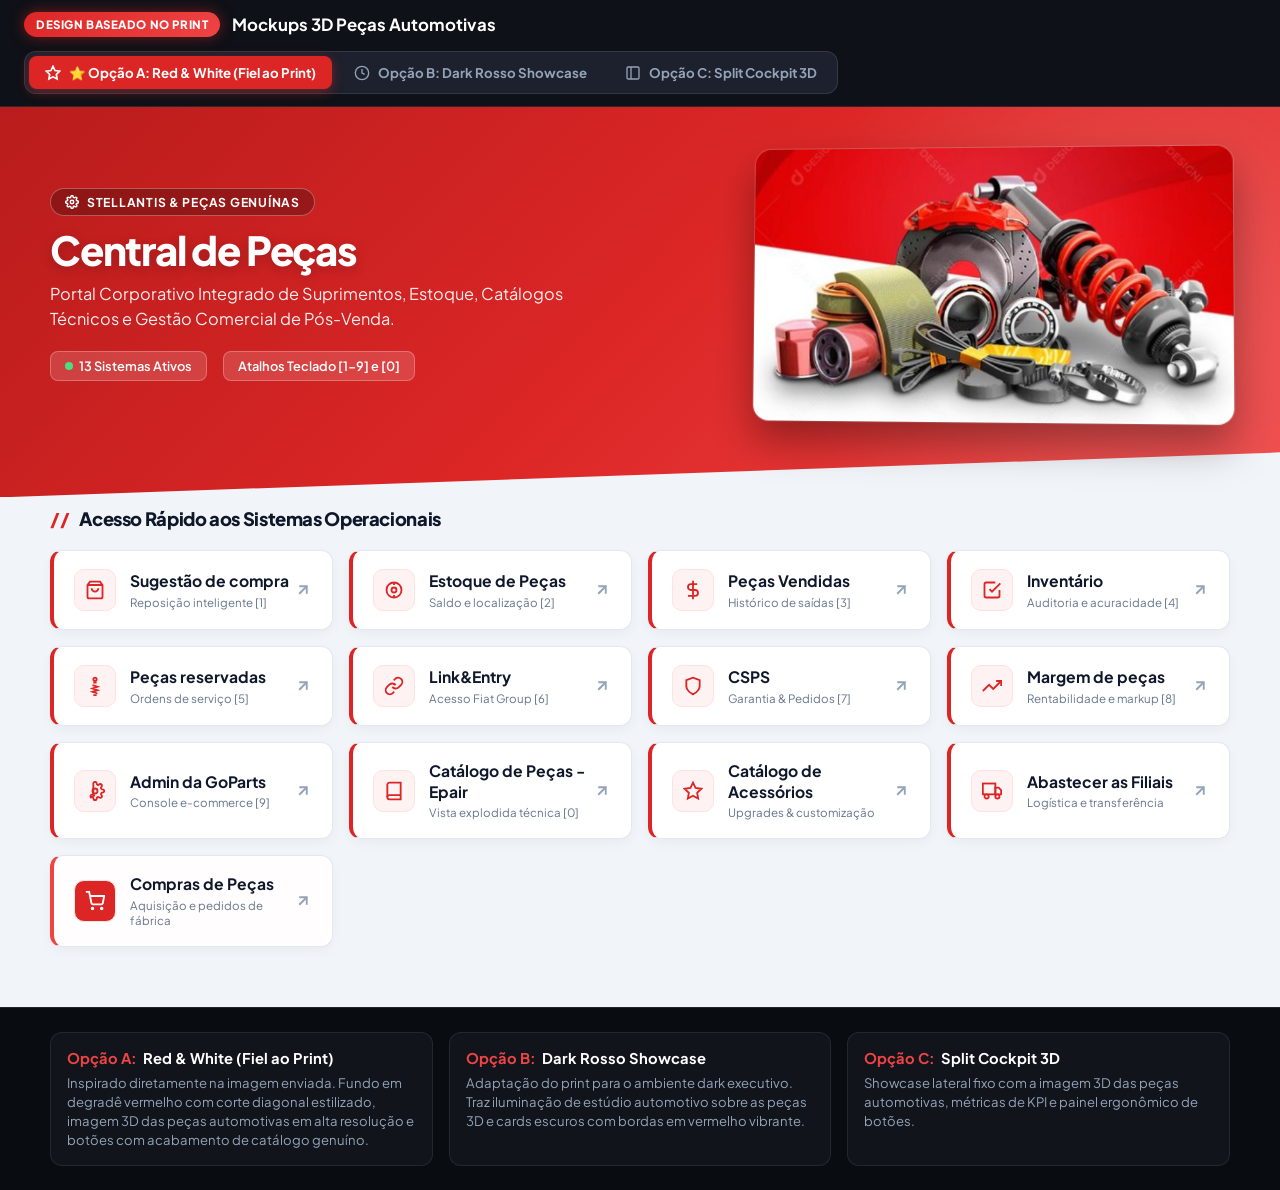
==== commit fcddb3c7: "Add files via upload" ====
--- a/preview_mockups.html
+++ b/preview_mockups.html
@@ -3,10 +3,10 @@
 <head>
   <meta charset="UTF-8">
   <meta name="viewport" content="width=device-width, initial-scale=1.0">
-  <title>Mockups Executivos Avançados - Central de Peças</title>
+  <title>Mockups Estilo Peças 3D - Central de Peças</title>
   <link rel="preconnect" href="https://fonts.googleapis.com">
   <link rel="preconnect" href="https://fonts.gstatic.com" crossorigin>
-  <link href="https://fonts.googleapis.com/css2?family=Plus+Jakarta+Sans:wght@400;500;600;700;800&family=JetBrains+Mono:wght@400;500;600;700&family=Space+Grotesk:wght@500;600;700&display=swap" rel="stylesheet">
+  <link href="https://fonts.googleapis.com/css2?family=Plus+Jakarta+Sans:wght@400;500;600;700;800;900&family=Space+Grotesk:wght@600;700&family=JetBrains+Mono:wght@500;600&display=swap" rel="stylesheet">
   <style>
     /* Reset & Base */
     *, *::before, *::after {
@@ -17,28 +17,28 @@
 
     body {
       font-family: 'Plus Jakarta Sans', -apple-system, BlinkMacSystemFont, sans-serif;
-      background: #080c14;
-      color: #f1f5f9;
+      background: #0f1218;
+      color: #1e293b;
       min-height: 100vh;
       display: flex;
       flex-direction: column;
       overflow-x: hidden;
     }
 
-    /* Barra Superior Fixa de Seleção de Mockups */
+    /* Barra Superior Fixa de Alternância dos Mockups */
     .mockup-controller {
       position: sticky;
       top: 0;
       z-index: 1000;
-      background: rgba(11, 17, 30, 0.95);
-      backdrop-filter: blur(18px);
+      background: rgba(15, 18, 24, 0.95);
+      backdrop-filter: blur(16px);
       border-bottom: 1px solid rgba(255, 255, 255, 0.1);
       padding: 12px 24px;
       display: flex;
       flex-wrap: wrap;
       align-items: center;
       justify-content: space-between;
-      gap: 16px;
+      gap: 14px;
     }
 
     .controller-title {
@@ -47,16 +47,16 @@
       gap: 12px;
     }
 
-    .badge-review {
-      background: linear-gradient(135deg, #2563eb, #3b82f6);
+    .badge-style-tag {
+      background: linear-gradient(135deg, #dc2626, #ef4444);
       color: #ffffff;
       font-size: 0.72rem;
-      font-weight: 700;
+      font-weight: 800;
       letter-spacing: 0.05em;
       text-transform: uppercase;
-      padding: 4px 10px;
+      padding: 5px 12px;
       border-radius: 20px;
-      box-shadow: 0 0 12px rgba(37, 99, 235, 0.4);
+      box-shadow: 0 0 14px rgba(220, 38, 38, 0.5);
     }
 
     .controller-title h2 {
@@ -67,11 +67,11 @@
 
     .tab-pills {
       display: flex;
-      background: rgba(22, 30, 49, 0.85);
+      background: rgba(30, 36, 48, 0.9);
       padding: 4px;
       border-radius: 12px;
-      border: 1px solid rgba(255, 255, 255, 0.08);
-      gap: 4px;
+      border: 1px solid rgba(255, 255, 255, 0.1);
+      gap: 6px;
       flex-wrap: wrap;
     }
 
@@ -79,42 +79,33 @@
       background: transparent;
       border: none;
       color: #94a3b8;
-      padding: 7px 14px;
-      font-size: 0.82rem;
-      font-weight: 600;
+      padding: 8px 16px;
+      font-size: 0.83rem;
+      font-weight: 700;
       border-radius: 8px;
       cursor: pointer;
       transition: all 0.2s ease;
       display: flex;
       align-items: center;
-      gap: 6px;
+      gap: 8px;
       font-family: inherit;
     }
 
     .tab-btn:hover {
       color: #ffffff;
-      background: rgba(255, 255, 255, 0.05);
+      background: rgba(255, 255, 255, 0.06);
     }
 
     .tab-btn.active {
-      background: #2563eb;
+      background: #dc2626;
       color: #ffffff;
-      box-shadow: 0 2px 10px rgba(37, 99, 235, 0.4);
-    }
-
-    .tab-btn.active.btn-rosso {
-      background: #dc2626;
-      box-shadow: 0 2px 10px rgba(220, 38, 38, 0.4);
-    }
-
-    .tab-btn.active.btn-cad {
-      background: #0d9488;
-      box-shadow: 0 2px 10px rgba(13, 148, 136, 0.4);
-    }
-
-    .tab-btn.active.btn-nordic {
-      background: #475569;
-      box-shadow: 0 2px 10px rgba(71, 85, 105, 0.4);
+      box-shadow: 0 3px 12px rgba(220, 38, 38, 0.45);
+    }
+
+    .tab-btn.btn-dark-active.active {
+      background: #1e293b;
+      border: 1px solid #dc2626;
+      box-shadow: 0 3px 12px rgba(220, 38, 38, 0.3);
     }
 
     /* Container de visualização */
@@ -136,813 +127,499 @@
     }
 
     /* ====================================================================
-       MOCKUP 1: DARK BLUEPRINT (Cockpit Automotivo de Engenharia)
+       OPÇÃO A: MOPAR RED & WHITE SHOWCASE (Inspirado 100% no print)
        ==================================================================== */
-    .m1-wrapper {
-      background: radial-gradient(circle at 50% 0%, #172554 0%, #0b1120 40%, #030712 100%);
-      color: #e2e8f0;
+    .mA-wrapper {
+      background: #f1f4f8;
+      color: #0f172a;
+      position: relative;
+      overflow: hidden;
+      padding-bottom: 60px;
+    }
+
+    /* Banner Superior com o corte diagonal do print */
+    .mA-hero-banner {
+      background: linear-gradient(135deg, #b91c1c 0%, #dc2626 50%, #ef4444 100%);
+      position: relative;
+      padding: 40px 24px 75px;
+      color: #ffffff;
+      overflow: hidden;
+    }
+
+    /* Linhas decorativas do print */
+    .mA-hero-banner::before {
+      content: "";
+      position: absolute;
+      top: -50%;
+      right: -20%;
+      width: 800px;
+      height: 800px;
+      border-radius: 50%;
+      background: radial-gradient(circle, rgba(255, 255, 255, 0.15) 0%, transparent 60%);
+      pointer-events: none;
+    }
+
+    /* Corte diagonal moderno separando o header do grid */
+    .mA-hero-banner::after {
+      content: "";
+      position: absolute;
+      bottom: 0;
+      left: 0;
+      right: 0;
+      height: 45px;
+      background: #f1f4f8;
+      clip-path: polygon(0 100%, 100% 100%, 100% 0, 0 100%);
+    }
+
+    .mA-container {
+      max-width: 1180px;
+      margin: 0 auto;
+      position: relative;
+      z-index: 10;
+    }
+
+    .mA-hero-content {
+      display: flex;
+      align-items: center;
+      justify-content: space-between;
+      gap: 30px;
+      flex-wrap: wrap;
+    }
+
+    .mA-hero-text {
+      max-width: 580px;
+    }
+
+    .mA-brand-pill {
+      display: inline-flex;
+      align-items: center;
+      gap: 8px;
+      background: rgba(0, 0, 0, 0.25);
+      border: 1px solid rgba(255, 255, 255, 0.3);
+      padding: 5px 14px;
+      border-radius: 100px;
+      font-size: 0.76rem;
+      font-weight: 700;
+      letter-spacing: 0.06em;
+      text-transform: uppercase;
+      margin-bottom: 12px;
+      backdrop-filter: blur(8px);
+    }
+
+    .mA-hero-text h1 {
+      font-size: 2.5rem;
+      font-weight: 900;
+      line-height: 1.1;
+      letter-spacing: -0.03em;
+      text-shadow: 0 3px 12px rgba(0, 0, 0, 0.2);
+    }
+
+    .mA-hero-text p {
+      font-size: 1.02rem;
+      color: rgba(255, 255, 255, 0.92);
+      margin-top: 10px;
+      line-height: 1.5;
+    }
+
+    .mA-hero-badges {
+      display: flex;
+      gap: 16px;
+      margin-top: 20px;
+    }
+
+    .mA-badge-item {
+      background: rgba(255, 255, 255, 0.15);
+      border: 1px solid rgba(255, 255, 255, 0.25);
+      padding: 6px 14px;
+      border-radius: 8px;
+      font-size: 0.8rem;
+      font-weight: 600;
+      display: flex;
+      align-items: center;
+      gap: 6px;
+    }
+
+    /* Showcase da imagem 3D das peças */
+    .mA-hero-image-wrap {
+      flex: 1;
+      min-width: 320px;
+      max-width: 480px;
+      display: flex;
+      justify-content: center;
+      align-items: center;
+      position: relative;
+    }
+
+    .mA-hero-image-wrap img {
+      width: 100%;
+      height: auto;
+      border-radius: 16px;
+      box-shadow: 0 20px 40px rgba(0, 0, 0, 0.35), 0 0 0 1px rgba(255, 255, 255, 0.2);
+      transform: perspective(1000px) rotateY(-4deg) rotateX(2deg);
+      transition: transform 0.4s ease;
+    }
+
+    .mA-hero-image-wrap:hover img {
+      transform: perspective(1000px) rotateY(0deg) rotateX(0deg) scale(1.02);
+    }
+
+    /* Grid de Botões Estilo Peças Genuínas */
+    .mA-grid-section {
+      margin-top: 10px;
+      padding: 0 24px;
+    }
+
+    .mA-section-header {
+      display: flex;
+      justify-content: space-between;
+      align-items: center;
+      margin-bottom: 20px;
+    }
+
+    .mA-section-header h3 {
+      font-size: 1.15rem;
+      font-weight: 800;
+      color: #0f172a;
+      letter-spacing: -0.02em;
+      display: flex;
+      align-items: center;
+      gap: 10px;
+    }
+
+    .mA-section-header h3 span {
+      color: #dc2626;
+    }
+
+    .mA-grid {
+      display: grid;
+      grid-template-columns: repeat(auto-fill, minmax(270px, 1fr));
+      gap: 16px;
+    }
+
+    .mA-card {
+      background: #ffffff;
+      border: 1px solid #e2e8f0;
+      border-left: 4px solid #dc2626;
+      border-radius: 12px;
+      padding: 18px 20px;
+      text-decoration: none;
+      color: #0f172a;
+      display: flex;
+      align-items: center;
+      justify-content: space-between;
+      box-shadow: 0 4px 12px rgba(0, 0, 0, 0.04);
+      transition: all 0.25s cubic-bezier(0.16, 1, 0.3, 1);
+      position: relative;
+      overflow: hidden;
+    }
+
+    .mA-card:hover {
+      transform: translateY(-4px);
+      box-shadow: 0 14px 28px rgba(220, 38, 38, 0.12), 0 2px 6px rgba(0, 0, 0, 0.04);
+      border-color: #dc2626;
+      background: #fffafa;
+    }
+
+    .mA-card-left {
+      display: flex;
+      align-items: center;
+      gap: 14px;
+    }
+
+    .mA-icon-circle {
+      width: 42px;
+      height: 42px;
+      border-radius: 10px;
+      background: #fef2f2;
+      border: 1px solid #fee2e2;
+      color: #dc2626;
+      display: flex;
+      align-items: center;
+      justify-content: center;
+      flex-shrink: 0;
+      transition: all 0.2s ease;
+    }
+
+    .mA-card:hover .mA-icon-circle {
+      background: #dc2626;
+      color: #ffffff;
+      box-shadow: 0 0 12px rgba(220, 38, 38, 0.4);
+    }
+
+    .mA-card-title {
+      font-size: 0.98rem;
+      font-weight: 700;
+      color: #0f172a;
+      line-height: 1.3;
+    }
+
+    .mA-card-desc {
+      font-size: 0.72rem;
+      color: #64748b;
+      margin-top: 3px;
+    }
+
+    .mA-card-arrow {
+      color: #94a3b8;
+      width: 18px;
+      height: 18px;
+      transition: all 0.2s ease;
+      flex-shrink: 0;
+    }
+
+    .mA-card:hover .mA-card-arrow {
+      color: #dc2626;
+      transform: translateX(3px) translateY(-3px);
+    }
+
+    /* ====================================================================
+       OPÇÃO B: DARK ROSSO CARBON SHOWCASE (Estilo Escuro de Alto Luxo)
+       ==================================================================== */
+    .mB-wrapper {
+      background: #090c10;
+      color: #f1f5f9;
       position: relative;
       overflow: hidden;
       padding: 40px 24px 60px;
     }
 
-    .m1-wrapper::before {
-      content: "";
-      position: absolute;
-      inset: 0;
-      background-image: 
-        linear-gradient(rgba(59, 130, 246, 0.04) 1px, transparent 1px),
-        linear-gradient(90deg, rgba(59, 130, 246, 0.04) 1px, transparent 1px);
-      background-size: 36px 36px;
-      pointer-events: none;
-    }
-
-    .tech-bg-piece {
-      position: absolute;
-      opacity: 0.07;
-      pointer-events: none;
-      filter: drop-shadow(0 0 10px rgba(59, 130, 246, 0.5));
-      animation: floatSlow 20s infinite ease-in-out alternate;
-    }
-
-    .tech-bg-piece.p1 {
-      top: 5%;
-      left: -40px;
-      width: 320px;
-      height: 320px;
-    }
-
-    .tech-bg-piece.p2 {
-      bottom: 5%;
-      right: -50px;
-      width: 420px;
-      height: 420px;
-      animation-direction: alternate-reverse;
-    }
-
-    @keyframes floatSlow {
-      0% { transform: translateY(0) rotate(0deg); }
-      100% { transform: translateY(-20px) rotate(8deg); }
-    }
-
-    .m1-container {
-      max-width: 1140px;
-      margin: 0 auto;
-      position: relative;
-      z-index: 10;
-    }
-
-    .m1-header {
-      display: flex;
-      justify-content: space-between;
-      align-items: center;
-      padding-bottom: 24px;
-      border-bottom: 1px solid rgba(59, 130, 246, 0.15);
-      margin-bottom: 36px;
-      flex-wrap: wrap;
-      gap: 20px;
-    }
-
-    .m1-brand {
-      display: flex;
-      align-items: center;
-      gap: 16px;
-    }
-
-    .m1-logo-box {
-      width: 56px;
-      height: 56px;
-      border-radius: 14px;
-      background: linear-gradient(135deg, #1e3a8a, #2563eb);
-      border: 1px solid rgba(147, 197, 253, 0.3);
-      box-shadow: 0 0 25px rgba(37, 99, 235, 0.4);
-      display: flex;
-      align-items: center;
-      justify-content: center;
-      color: #ffffff;
-    }
-
-    .m1-titles h1 {
-      font-size: 1.85rem;
-      font-weight: 800;
-      letter-spacing: -0.02em;
-      color: #ffffff;
-      display: flex;
-      align-items: center;
-      gap: 12px;
-    }
-
-    .m1-titles p {
-      color: #94a3b8;
-      font-size: 0.88rem;
-      margin-top: 3px;
-    }
-
-    .m1-status-bar {
-      display: flex;
-      align-items: center;
-      gap: 20px;
-      background: rgba(15, 23, 42, 0.7);
-      border: 1px solid rgba(255, 255, 255, 0.08);
-      padding: 8px 18px;
-      border-radius: 100px;
-    }
-
-    .status-item {
-      display: flex;
-      align-items: center;
-      gap: 8px;
-      font-size: 0.82rem;
-      color: #cbd5e1;
-    }
-
-    .status-dot {
-      width: 8px;
-      height: 8px;
-      border-radius: 50%;
-      background: #10b981;
-      box-shadow: 0 0 8px #10b981;
-    }
-
-    .m1-category-group {
-      margin-bottom: 32px;
-    }
-
-    .m1-category-title {
-      display: flex;
-      align-items: center;
-      gap: 10px;
-      font-size: 0.82rem;
-      font-weight: 700;
-      letter-spacing: 0.08em;
-      text-transform: uppercase;
-      color: #60a5fa;
-      margin-bottom: 14px;
-    }
-
-    .m1-grid {
-      display: grid;
-      grid-template-columns: repeat(auto-fill, minmax(260px, 1fr));
-      gap: 16px;
-    }
-
-    .m1-card {
-      position: relative;
-      background: linear-gradient(135deg, rgba(30, 41, 59, 0.7), rgba(15, 23, 42, 0.85));
-      border: 1px solid rgba(255, 255, 255, 0.08);
-      border-radius: 14px;
-      padding: 18px 20px;
-      text-decoration: none;
-      color: inherit;
-      display: flex;
-      align-items: center;
-      justify-content: space-between;
-      transition: all 0.25s cubic-bezier(0.16, 1, 0.3, 1);
-      overflow: hidden;
-      backdrop-filter: blur(8px);
-      box-shadow: 0 4px 15px rgba(0, 0, 0, 0.25);
-    }
-
-    .m1-card-part-bg {
-      position: absolute;
-      right: -8px;
-      bottom: -12px;
-      width: 78px;
-      height: 78px;
-      opacity: 0.12;
-      color: #60a5fa;
-      pointer-events: none;
-      transition: all 0.3s ease;
-      transform: rotate(-10deg);
-    }
-
-    .m1-card:hover {
-      transform: translateY(-3px);
-      border-color: rgba(96, 165, 250, 0.4);
-      background: linear-gradient(135deg, rgba(37, 99, 235, 0.18), rgba(15, 23, 42, 0.95));
-      box-shadow: 0 10px 25px -5px rgba(37, 99, 235, 0.25), 0 0 15px rgba(59, 130, 246, 0.15);
-    }
-
-    .m1-card:hover .m1-card-part-bg {
-      opacity: 0.28;
-      transform: rotate(0deg) scale(1.1);
-      color: #93c5fd;
-    }
-
-    .m1-card-left {
-      display: flex;
-      align-items: center;
-      gap: 14px;
-      position: relative;
-      z-index: 2;
-    }
-
-    .m1-key-badge {
-      font-family: 'JetBrains Mono', monospace;
-      font-size: 0.75rem;
-      font-weight: 600;
-      width: 28px;
-      height: 28px;
-      display: flex;
-      align-items: center;
-      justify-content: center;
-      background: rgba(255, 255, 255, 0.06);
-      border: 1px solid rgba(255, 255, 255, 0.12);
-      border-radius: 7px;
-      color: #94a3b8;
-    }
-
-    .m1-card:hover .m1-key-badge {
-      background: #2563eb;
-      color: #ffffff;
-      border-color: #60a5fa;
-      box-shadow: 0 0 10px rgba(37, 99, 235, 0.5);
-    }
-
-    .m1-card-title {
-      font-size: 0.96rem;
-      font-weight: 600;
-      color: #f8fafc;
-    }
-
-    .m1-card-desc {
-      font-size: 0.72rem;
-      color: #64748b;
-      margin-top: 2px;
-    }
-
-    .m1-card-arrow {
-      color: #475569;
-      width: 18px;
-      height: 18px;
-      position: relative;
-      z-index: 2;
-      transition: all 0.2s ease;
-    }
-
-    .m1-card:hover .m1-card-arrow {
-      color: #60a5fa;
-      transform: translateX(3px) translateY(-3px);
-    }
-
-    /* ====================================================================
-       MOCKUP 4: ROSSO CORSA & CARBON (FLAGSHIP STELLANTIS / ESPORTIVO LUXO)
-       ==================================================================== */
-    .m4-wrapper {
-      background: #090a0f;
-      color: #f8fafc;
-      position: relative;
-      overflow: hidden;
-      padding: 40px 24px 60px;
-    }
-
-    /* Efeito de textura sutil de fibra de carbono */
-    .m4-wrapper::before {
-      content: "";
-      position: absolute;
-      inset: 0;
-      background: 
-        radial-gradient(circle at 10% 20%, rgba(220, 38, 38, 0.08) 0%, transparent 40%),
-        radial-gradient(circle at 90% 80%, rgba(239, 68, 68, 0.05) 0%, transparent 50%),
-        repeating-linear-gradient(45deg, rgba(255, 255, 255, 0.012) 0px, rgba(255, 255, 255, 0.012) 2px, transparent 2px, transparent 4px);
-      pointer-events: none;
-    }
-
-    .m4-container {
-      max-width: 1140px;
-      margin: 0 auto;
-      position: relative;
-      z-index: 10;
-    }
-
-    .m4-header {
-      background: linear-gradient(135deg, rgba(20, 22, 30, 0.95), rgba(12, 14, 20, 0.95));
-      border: 1px solid rgba(220, 38, 38, 0.25);
-      border-left: 5px solid #dc2626;
-      border-radius: 18px;
-      padding: 28px 32px;
-      margin-bottom: 36px;
-      display: flex;
-      justify-content: space-between;
-      align-items: center;
-      box-shadow: 0 10px 30px rgba(0, 0, 0, 0.5), inset 0 1px 0 rgba(255, 255, 255, 0.1);
-      position: relative;
-      overflow: hidden;
-      flex-wrap: wrap;
-      gap: 20px;
-    }
-
-    /* Desenho de Virabrequim com Bielas em marca d'água técnica */
-    .m4-header-crankshaft {
-      position: absolute;
-      right: 20px;
-      top: -20px;
-      width: 320px;
-      height: 180px;
-      opacity: 0.09;
-      pointer-events: none;
-      color: #ef4444;
-    }
-
-    .m4-brand-wrap {
-      display: flex;
-      align-items: center;
-      gap: 18px;
-    }
-
-    .m4-emblem {
-      width: 58px;
-      height: 58px;
-      border-radius: 16px;
-      background: linear-gradient(145deg, #b91c1c, #dc2626);
-      box-shadow: 0 0 20px rgba(220, 38, 38, 0.5);
-      display: flex;
-      align-items: center;
-      justify-content: center;
-      color: #ffffff;
-      border: 1px solid rgba(255, 255, 255, 0.2);
-    }
-
-    .m4-title h1 {
-      font-size: 1.95rem;
-      font-weight: 800;
-      color: #ffffff;
-      letter-spacing: -0.02em;
-      display: flex;
-      align-items: center;
-      gap: 12px;
-    }
-
-    .m4-badge-tag {
-      background: rgba(220, 38, 38, 0.2);
-      border: 1px solid rgba(239, 68, 68, 0.4);
-      color: #fca5a5;
-      font-size: 0.74rem;
-      font-weight: 700;
-      padding: 3px 10px;
-      border-radius: 6px;
-      letter-spacing: 0.05em;
-    }
-
-    .m4-title p {
-      color: #94a3b8;
-      font-size: 0.88rem;
-      margin-top: 4px;
-    }
-
-    .m4-quick-stats {
-      display: flex;
-      gap: 24px;
-      align-items: center;
-    }
-
-    .m4-stat-item {
-      text-align: right;
-    }
-
-    .m4-stat-val {
-      font-family: 'Space Grotesk', sans-serif;
-      font-size: 1.4rem;
-      font-weight: 700;
-      color: #ffffff;
-    }
-
-    .m4-stat-lbl {
-      font-size: 0.7rem;
-      color: #94a3b8;
-      text-transform: uppercase;
-      letter-spacing: 0.05em;
-    }
-
-    .m4-grid {
-      display: grid;
-      grid-template-columns: repeat(auto-fill, minmax(260px, 1fr));
-      gap: 16px;
-    }
-
-    .m4-card {
-      background: linear-gradient(135deg, #131722, #0d1017);
-      border: 1px solid rgba(255, 255, 255, 0.08);
-      border-radius: 14px;
-      padding: 20px;
-      text-decoration: none;
-      color: #f8fafc;
-      position: relative;
-      overflow: hidden;
-      display: flex;
-      flex-direction: column;
-      justify-content: space-between;
-      height: 146px;
-      transition: all 0.25s cubic-bezier(0.16, 1, 0.3, 1);
-      box-shadow: 0 4px 15px rgba(0, 0, 0, 0.3);
-    }
-
-    .m4-card::after {
+    .mB-wrapper::before {
       content: "";
       position: absolute;
       top: 0;
       left: 0;
       right: 0;
-      height: 2px;
-      background: linear-gradient(90deg, transparent, #dc2626, transparent);
-      opacity: 0;
-      transition: opacity 0.3s;
-    }
-
-    .m4-card:hover {
-      transform: translateY(-4px);
-      border-color: rgba(220, 38, 38, 0.5);
-      box-shadow: 0 12px 28px rgba(220, 38, 38, 0.15), 0 0 15px rgba(220, 38, 38, 0.1);
-    }
-
-    .m4-card:hover::after {
-      opacity: 1;
-    }
-
-    .m4-card-part-art {
-      position: absolute;
-      right: 8px;
-      bottom: 8px;
-      width: 74px;
-      height: 74px;
-      opacity: 0.1;
-      color: #ef4444;
+      height: 380px;
+      background: radial-gradient(circle at 50% 0%, rgba(220, 38, 38, 0.25) 0%, transparent 70%);
       pointer-events: none;
-      transition: all 0.3s ease;
-    }
-
-    .m4-card:hover .m4-card-part-art {
-      opacity: 0.28;
-      transform: scale(1.12) rotate(-6deg);
-    }
-
-    .m4-card-head {
-      display: flex;
-      justify-content: space-between;
-      align-items: center;
-    }
-
-    .m4-key {
-      font-family: 'Space Grotesk', monospace;
-      font-size: 0.72rem;
-      font-weight: 700;
-      background: rgba(255, 255, 255, 0.05);
-      color: #cbd5e1;
-      padding: 3px 8px;
-      border-radius: 6px;
-      border: 1px solid rgba(255, 255, 255, 0.1);
-    }
-
-    .m4-card:hover .m4-key {
-      background: #dc2626;
-      color: #fff;
-      border-color: #ef4444;
-    }
-
-    .m4-card-title {
-      font-size: 1.05rem;
-      font-weight: 700;
-      color: #ffffff;
-      line-height: 1.3;
-      position: relative;
-      z-index: 2;
-    }
-
-    .m4-card-bottom {
-      display: flex;
-      align-items: center;
-      justify-content: space-between;
-      border-top: 1px solid rgba(255, 255, 255, 0.06);
-      padding-top: 10px;
-      margin-top: 10px;
-    }
-
-    .m4-card-sub {
-      font-size: 0.73rem;
-      color: #94a3b8;
-    }
-
-    .m4-card-arrow {
-      color: #64748b;
-      width: 16px;
-      height: 16px;
-      transition: all 0.2s;
-    }
-
-    .m4-card:hover .m4-card-arrow {
-      color: #ef4444;
-      transform: translateX(3px) translateY(-3px);
-    }
-
-    /* ====================================================================
-       MOCKUP 5: PRECISION CAD & WIREFRAME (P&D / ENGENHARIA AUTOMOTIVA)
-       ==================================================================== */
-    .m5-wrapper {
-      background: #061114;
-      color: #99f6e4;
-      position: relative;
-      overflow: hidden;
-      padding: 40px 24px 60px;
-      font-family: 'JetBrains Mono', monospace;
-    }
-
-    .m5-wrapper::before {
-      content: "";
-      position: absolute;
-      inset: 0;
-      background-image: 
-        linear-gradient(rgba(13, 148, 136, 0.08) 1px, transparent 1px),
-        linear-gradient(90deg, rgba(13, 148, 136, 0.08) 1px, transparent 1px);
-      background-size: 24px 24px;
-      pointer-events: none;
-    }
-
-    .m5-container {
-      max-width: 1140px;
+    }
+
+    .mB-container {
+      max-width: 1180px;
       margin: 0 auto;
       position: relative;
       z-index: 10;
     }
 
-    .m5-header {
-      border: 1px solid rgba(20, 184, 166, 0.3);
-      background: rgba(10, 25, 30, 0.85);
+    .mB-hero-card {
+      background: linear-gradient(135deg, rgba(26, 32, 44, 0.95), rgba(15, 19, 26, 0.95));
+      border: 1px solid rgba(220, 38, 38, 0.35);
+      border-radius: 20px;
+      padding: 36px 40px;
+      display: flex;
+      align-items: center;
+      justify-content: space-between;
+      gap: 30px;
+      box-shadow: 0 20px 50px rgba(0, 0, 0, 0.5), 0 0 30px rgba(220, 38, 38, 0.15);
+      margin-bottom: 36px;
+      flex-wrap: wrap;
+    }
+
+    .mB-hero-info h1 {
+      font-size: 2.4rem;
+      font-weight: 900;
+      color: #ffffff;
+      letter-spacing: -0.02em;
+    }
+
+    .mB-hero-info p {
+      color: #94a3b8;
+      font-size: 0.95rem;
+      margin-top: 8px;
+      max-width: 520px;
+    }
+
+    .mB-image-box {
+      width: 360px;
+      max-width: 100%;
+      border-radius: 14px;
+      overflow: hidden;
+      border: 1px solid rgba(255, 255, 255, 0.15);
+      box-shadow: 0 10px 30px rgba(0, 0, 0, 0.6);
+    }
+
+    .mB-image-box img {
+      width: 100%;
+      display: block;
+    }
+
+    .mB-grid {
+      display: grid;
+      grid-template-columns: repeat(auto-fill, minmax(270px, 1fr));
+      gap: 16px;
+    }
+
+    .mB-card {
+      background: #141922;
+      border: 1px solid rgba(255, 255, 255, 0.08);
       border-radius: 12px;
-      padding: 22px 28px;
-      margin-bottom: 30px;
-      display: flex;
+      padding: 18px 20px;
+      text-decoration: none;
+      color: #ffffff;
+      display: flex;
+      align-items: center;
       justify-content: space-between;
-      align-items: center;
-      flex-wrap: wrap;
-      gap: 16px;
-      box-shadow: 0 0 20px rgba(13, 148, 136, 0.15);
-    }
-
-    .m5-header-title h1 {
-      font-size: 1.7rem;
+      transition: all 0.25s ease;
+      box-shadow: 0 4px 15px rgba(0, 0, 0, 0.3);
+    }
+
+    .mB-card:hover {
+      background: #1c2330;
+      border-color: #dc2626;
+      transform: translateY(-3px);
+      box-shadow: 0 10px 25px rgba(220, 38, 38, 0.2);
+    }
+
+    .mB-card-title {
+      font-size: 0.96rem;
       font-weight: 700;
-      color: #2dd4bf;
-      letter-spacing: -0.02em;
-      display: flex;
-      align-items: center;
+      color: #ffffff;
+    }
+
+    .mB-card-sub {
+      font-size: 0.72rem;
+      color: #94a3b8;
+      margin-top: 2px;
+    }
+
+    .mB-badge-shortcut {
+      font-family: 'JetBrains Mono', monospace;
+      font-size: 0.7rem;
+      background: rgba(220, 38, 38, 0.15);
+      border: 1px solid rgba(220, 38, 38, 0.3);
+      color: #f87171;
+      padding: 3px 8px;
+      border-radius: 6px;
+      font-weight: 700;
+    }
+
+    /* ====================================================================
+       OPÇÃO C: SPLIT COCKPIT 3D (Showcase com Destaque Lateral Fixo)
+       ==================================================================== */
+    .mC-wrapper {
+      background: #0d1117;
+      color: #f0f6fc;
+      padding: 40px 24px;
+    }
+
+    .mC-container {
+      max-width: 1220px;
+      margin: 0 auto;
+      display: grid;
+      grid-template-columns: 360px 1fr;
+      gap: 30px;
+    }
+
+    @media (max-width: 900px) {
+      .mC-container {
+        grid-template-columns: 1fr;
+      }
+    }
+
+    .mC-sidebar {
+      background: #161b22;
+      border: 1px solid #30363d;
+      border-radius: 20px;
+      padding: 28px;
+      display: flex;
+      flex-direction: column;
+      gap: 24px;
+      position: sticky;
+      top: 90px;
+      height: fit-content;
+    }
+
+    .mC-sidebar-img {
+      width: 100%;
+      border-radius: 12px;
+      border: 1px solid #30363d;
+      box-shadow: 0 8px 24px rgba(0, 0, 0, 0.4);
+    }
+
+    .mC-sidebar-info h2 {
+      font-size: 1.6rem;
+      font-weight: 800;
+      color: #ffffff;
+    }
+
+    .mC-sidebar-info p {
+      font-size: 0.85rem;
+      color: #8b949e;
+      margin-top: 6px;
+      line-height: 1.5;
+    }
+
+    .mC-kpi-row {
+      display: grid;
+      grid-template-columns: 1fr 1fr;
       gap: 12px;
     }
 
-    .m5-header-title p {
-      font-size: 0.8rem;
-      color: #5eead4;
-      opacity: 0.8;
-      margin-top: 4px;
-    }
-
-    .m5-cad-coords {
-      font-size: 0.72rem;
-      color: #14b8a6;
-      background: rgba(13, 148, 136, 0.12);
-      border: 1px solid rgba(20, 184, 166, 0.3);
-      padding: 6px 14px;
-      border-radius: 6px;
-    }
-
-    .m5-grid {
+    .mC-kpi-item {
+      background: #0d1117;
+      border: 1px solid #30363d;
+      border-radius: 10px;
+      padding: 12px;
+      text-align: center;
+    }
+
+    .mC-kpi-num {
+      font-size: 1.3rem;
+      font-weight: 800;
+      color: #ef4444;
+    }
+
+    .mC-kpi-label {
+      font-size: 0.7rem;
+      color: #8b949e;
+      text-transform: uppercase;
+    }
+
+    .mC-grid {
       display: grid;
       grid-template-columns: repeat(auto-fill, minmax(260px, 1fr));
-      gap: 16px;
-    }
-
-    .m5-card {
-      background: rgba(9, 29, 35, 0.7);
-      border: 1px solid rgba(20, 184, 166, 0.25);
-      border-radius: 10px;
-      padding: 16px 18px;
+      gap: 14px;
+    }
+
+    .mC-card {
+      background: #161b22;
+      border: 1px solid #30363d;
+      border-radius: 12px;
+      padding: 18px;
       text-decoration: none;
-      color: #ccfbf1;
+      color: #f0f6fc;
       display: flex;
       align-items: center;
       justify-content: space-between;
       transition: all 0.2s ease;
-      position: relative;
-      overflow: hidden;
-    }
-
-    .m5-card:hover {
-      background: rgba(13, 148, 136, 0.18);
-      border-color: #2dd4bf;
-      transform: translateY(-2px);
-      box-shadow: 0 0 15px rgba(45, 212, 191, 0.25);
-    }
-
-    .m5-card-part-bg {
-      position: absolute;
-      right: -5px;
-      bottom: -10px;
-      width: 70px;
-      height: 70px;
-      opacity: 0.15;
-      color: #2dd4bf;
-      pointer-events: none;
-      transition: all 0.3s;
-    }
-
-    .m5-card:hover .m5-card-part-bg {
-      opacity: 0.35;
-      transform: scale(1.15);
-    }
-
-    .m5-card-left {
-      display: flex;
-      align-items: center;
-      gap: 12px;
-      position: relative;
-      z-index: 2;
-    }
-
-    .m5-index-tag {
-      font-size: 0.75rem;
+    }
+
+    .mC-card:hover {
+      background: #1c2128;
+      border-color: #ef4444;
+      transform: translateX(4px);
+    }
+
+    .mC-card-name {
+      font-size: 0.96rem;
       font-weight: 700;
-      color: #14b8a6;
-      border: 1px solid rgba(20, 184, 166, 0.4);
-      width: 28px;
-      height: 28px;
-      border-radius: 6px;
-      display: flex;
-      align-items: center;
-      justify-content: center;
-      background: rgba(13, 148, 136, 0.1);
-    }
-
-    .m5-card:hover .m5-index-tag {
-      background: #14b8a6;
-      color: #042f2e;
-    }
-
-    .m5-card-title {
-      font-size: 0.92rem;
-      font-weight: 600;
-      color: #f0fdfa;
-      letter-spacing: -0.01em;
-    }
-
-    .m5-card-desc {
-      font-size: 0.68rem;
-      color: #5eead4;
-      opacity: 0.75;
-      margin-top: 2px;
-    }
-
-    /* ====================================================================
-       MOCKUP 6: NORDIC MINIMAL LUXURY (CLEAN & EXECUTIVO PREMIUM)
-       ==================================================================== */
-    .m6-wrapper {
-      background: #f1f5f9;
-      color: #1e293b;
-      position: relative;
-      overflow: hidden;
-      padding: 44px 24px 60px;
-    }
-
-    .m6-container {
-      max-width: 1140px;
-      margin: 0 auto;
-    }
-
-    .m6-header {
-      margin-bottom: 40px;
-      text-align: left;
-      display: flex;
-      justify-content: space-between;
-      align-items: flex-end;
-      flex-wrap: wrap;
-      gap: 20px;
-      border-bottom: 2px solid #e2e8f0;
-      padding-bottom: 24px;
-    }
-
-    .m6-titles h1 {
-      font-size: 2.3rem;
-      font-weight: 800;
-      color: #0f172a;
-      letter-spacing: -0.04em;
-    }
-
-    .m6-titles p {
-      font-size: 0.95rem;
-      color: #64748b;
-      margin-top: 6px;
-      max-width: 600px;
-    }
-
-    .m6-meta {
-      display: flex;
-      align-items: center;
-      gap: 16px;
-    }
-
-    .m6-meta-pill {
-      background: #ffffff;
-      border: 1px solid #cbd5e1;
-      padding: 6px 16px;
-      border-radius: 100px;
-      font-size: 0.78rem;
-      font-weight: 600;
-      color: #334155;
-    }
-
-    .m6-grid {
-      display: grid;
-      grid-template-columns: repeat(auto-fill, minmax(260px, 1fr));
-      gap: 18px;
-    }
-
-    .m6-card {
-      background: #ffffff;
-      border: 1px solid #e2e8f0;
-      border-radius: 16px;
-      padding: 24px 22px;
-      text-decoration: none;
-      color: #1e293b;
-      display: flex;
-      flex-direction: column;
-      justify-content: space-between;
-      height: 155px;
-      box-shadow: 0 2px 5px rgba(0, 0, 0, 0.03);
-      transition: all 0.25s ease;
-      position: relative;
-      overflow: hidden;
-    }
-
-    .m6-card:hover {
-      transform: translateY(-5px);
-      box-shadow: 0 16px 32px rgba(15, 23, 42, 0.08);
-      border-color: #0f172a;
-    }
-
-    .m6-part-watermark {
-      position: absolute;
-      right: 12px;
-      bottom: 12px;
-      width: 64px;
-      height: 64px;
-      opacity: 0.08;
-      color: #0f172a;
-      transition: all 0.3s;
-    }
-
-    .m6-card:hover .m6-part-watermark {
-      opacity: 0.2;
-      transform: scale(1.15);
-    }
-
-    .m6-card-header {
-      display: flex;
-      justify-content: space-between;
-      align-items: center;
-    }
-
-    .m6-shortcut-badge {
+    }
+
+    .mC-card-tag {
       font-size: 0.7rem;
-      font-weight: 700;
-      background: #f8fafc;
-      border: 1px solid #e2e8f0;
-      color: #64748b;
-      padding: 4px 9px;
-      border-radius: 8px;
-    }
-
-    .m6-card:hover .m6-shortcut-badge {
-      background: #0f172a;
-      color: #ffffff;
-      border-color: #0f172a;
-    }
-
-    .m6-card-title {
-      font-size: 1.1rem;
-      font-weight: 700;
-      color: #0f172a;
-      position: relative;
-      z-index: 2;
-    }
-
-    .m6-card-footer {
-      font-size: 0.76rem;
-      color: #64748b;
-      display: flex;
-      align-items: center;
-      justify-content: space-between;
-    }
-
-    /* ====================================================================
-       RODAPÉ INFORMATIVO
-       ==================================================================== */
+      color: #8b949e;
+    }
+
+    /* Rodapé explicativo */
     .comparison-drawer {
-      background: #080c14;
+      background: #090c10;
       border-top: 1px solid rgba(255, 255, 255, 0.1);
       padding: 24px;
       color: #94a3b8;
     }
 
     .drawer-content {
-      max-width: 1140px;
+      max-width: 1180px;
       margin: 0 auto;
       display: grid;
       grid-template-columns: repeat(auto-fit, minmax(260px, 1fr));
@@ -950,15 +627,15 @@
     }
 
     .drawer-box {
-      background: rgba(22, 30, 49, 0.5);
-      border: 1px solid rgba(255, 255, 255, 0.06);
+      background: rgba(22, 27, 34, 0.7);
+      border: 1px solid rgba(255, 255, 255, 0.08);
       border-radius: 12px;
       padding: 16px;
     }
 
     .drawer-box h4 {
       color: #ffffff;
-      font-size: 0.9rem;
+      font-size: 0.92rem;
       margin-bottom: 6px;
       display: flex;
       align-items: center;
@@ -966,57 +643,37 @@
     }
 
     .drawer-box p {
-      font-size: 0.8rem;
+      font-size: 0.82rem;
       line-height: 1.45;
     }
 
-    .drawer-box .highlight {
-      color: #60a5fa;
-      font-weight: 700;
-    }
-    .drawer-box .highlight-red {
-      color: #f87171;
-      font-weight: 700;
-    }
-    .drawer-box .highlight-teal {
-      color: #2dd4bf;
+    .highlight-red {
+      color: #ef4444;
       font-weight: 700;
     }
   </style>
 </head>
 <body>
 
-  <!-- Barra Fixa de Controle para Alternar entre os 6 Mockups -->
+  <!-- Barra de Seleção de Mockups -->
   <header class="mockup-controller">
     <div class="controller-title">
-      <span class="badge-review">Diretoria Executiva</span>
-      <h2>Mockups: Central de Peças</h2>
+      <span class="badge-style-tag">Design Baseado no Print</span>
+      <h2>Mockups 3D Peças Automotivas</h2>
     </div>
 
     <div class="tab-pills">
-      <button class="tab-btn active" onclick="switchMockup(1)">
-        <svg width="15" height="15" viewBox="0 0 24 24" fill="none" stroke="currentColor" stroke-width="2"><path d="M12 2L2 7l10 5 10-5-10-5zM2 17l10 5 10-5M2 12l10 5 10-5"/></svg>
-        1. Dark Blueprint
+      <button class="tab-btn active" onclick="switchMockup('A')">
+        <svg width="16" height="16" viewBox="0 0 24 24" fill="none" stroke="currentColor" stroke-width="2.5"><polygon points="12 2 15.09 8.26 22 9.27 17 14.14 18.18 21.02 12 17.77 5.82 21.02 7 14.14 2 9.27 8.91 8.26 12 2"/></svg>
+        ⭐ Opção A: Red & White (Fiel ao Print)
       </button>
-      <button class="tab-btn btn-rosso" onclick="switchMockup(4)">
-        <svg width="15" height="15" viewBox="0 0 24 24" fill="none" stroke="currentColor" stroke-width="2"><circle cx="12" cy="12" r="10"/><path d="M12 6v6l4 2"/></svg>
-        4. Rosso Corsa & Carbon (Novo!)
+      <button class="tab-btn" onclick="switchMockup('B')">
+        <svg width="16" height="16" viewBox="0 0 24 24" fill="none" stroke="currentColor" stroke-width="2"><circle cx="12" cy="12" r="10"/><path d="M12 6v6l4 2"/></svg>
+        Opção B: Dark Rosso Showcase
       </button>
-      <button class="tab-btn btn-cad" onclick="switchMockup(5)">
-        <svg width="15" height="15" viewBox="0 0 24 24" fill="none" stroke="currentColor" stroke-width="2"><rect x="3" y="3" width="18" height="18" rx="2"/><path d="M3 9h18M9 21V9"/></svg>
-        5. Precision CAD (Novo!)
-      </button>
-      <button class="tab-btn btn-nordic" onclick="switchMockup(6)">
-        <svg width="15" height="15" viewBox="0 0 24 24" fill="none" stroke="currentColor" stroke-width="2"><circle cx="12" cy="12" r="10"/><line x1="12" y1="8" x2="12" y2="12"/><line x1="12" y1="16" x2="12.01" y2="16"/></svg>
-        6. Nordic Luxury (Novo!)
-      </button>
-      <button class="tab-btn" onclick="switchMockup(2)">
-        <svg width="15" height="15" viewBox="0 0 24 24" fill="none" stroke="currentColor" stroke-width="2"><rect x="3" y="3" width="18" height="18" rx="2"/></svg>
-        2. Executive Clean
-      </button>
-      <button class="tab-btn" onclick="switchMockup(3)">
-        <svg width="15" height="15" viewBox="0 0 24 24" fill="none" stroke="currentColor" stroke-width="2"><circle cx="12" cy="12" r="4"/><path d="M16 8v5a3 3 0 0 0 6 0v-1a10 10 0 1 0-3.92 7.94"/></svg>
-        3. Dynamic Hub
+      <button class="tab-btn" onclick="switchMockup('C')">
+        <svg width="16" height="16" viewBox="0 0 24 24" fill="none" stroke="currentColor" stroke-width="2"><rect x="3" y="3" width="18" height="18" rx="2"/><line x1="9" y1="3" x2="9" y2="21"/></svg>
+        Opção C: Split Cockpit 3D
       </button>
     </div>
   </header>
@@ -1024,296 +681,364 @@
   <main class="mockup-viewport">
 
     <!-- ================================================================== -->
-    <!-- MOCKUP 4 (NOVO): ROSSO CORSA & CARBON                              -->
+    <!-- OPÇÃO A: RED & WHITE SHOWCASE (ESTILO EXATO DO PRINT)              -->
     <!-- ================================================================== -->
-    <div id="mockup4" class="mockup-view m4-wrapper">
-      <div class="m4-container">
+    <div id="mockupA" class="mockup-view mA-wrapper active">
+      
+      <!-- Top Banner com Corte Diagonal e Imagem 3D das Peças -->
+      <section class="mA-hero-banner">
+        <div class="mA-container">
+          <div class="mA-hero-content">
+            <div class="mA-hero-text">
+              <div class="mA-brand-pill">
+                <svg width="14" height="14" viewBox="0 0 24 24" fill="none" stroke="currentColor" stroke-width="2.5"><circle cx="12" cy="12" r="3"/><path d="M19.4 15a1.65 1.65 0 0 0 .33 1.82l.06.06a2 2 0 0 1 0 2.83 2 2 0 0 1-2.83 0l-.06-.06a1.65 1.65 0 0 0-1.82-.33 1.65 1.65 0 0 0-1 1.51V21a2 2 0 0 1-2 2 2 2 0 0 1-2-2v-.09A1.65 1.65 0 0 0 9 19.4a1.65 1.65 0 0 0-1.82.33l-.06.06a2 2 0 0 1-2.83 0 2 2 0 0 1 0-2.83l.06-.06a1.65 1.65 0 0 0 .33-1.82 1.65 1.65 0 0 0-1.51-1H3a2 2 0 0 1-2-2 2 2 0 0 1 2-2h.09A1.65 1.65 0 0 0 4.6 9a1.65 1.65 0 0 0-.33-1.82l-.06-.06a2 2 0 0 1 0-2.83 2 2 0 0 1 2.83 0l.06.06a1.65 1.65 0 0 0 1.82.33H9a1.65 1.65 0 0 0 1-1.51V3a2 2 0 0 1 2-2 2 2 0 0 1 2 2v.09a1.65 1.65 0 0 0 1 1.51 1.65 1.65 0 0 0 1.82-.33l.06-.06a2 2 0 0 1 2.83 0 2 2 0 0 1 0 2.83l-.06.06a1.65 1.65 0 0 0-.33 1.82V9a1.65 1.65 0 0 0 1.51 1H21a2 2 0 0 1 2 2 2 2 0 0 1-2 2h-.09a1.65 1.65 0 0 0-1.51 1z"/></svg>
+                Stellantis & Peças Genuínas
+              </div>
+              <h1>Central de Peças</h1>
+              <p>Portal Corporativo Integrado de Suprimentos, Estoque, Catálogos Técnicos e Gestão Comercial de Pós-Venda.</p>
+              
+              <div class="mA-hero-badges">
+                <div class="mA-badge-item">
+                  <span style="display:inline-block; width:8px; height:8px; border-radius:50%; background:#4ade80;"></span>
+                  13 Sistemas Ativos
+                </div>
+                <div class="mA-badge-item">
+                  Atalhos Teclado [1-9] e [0]
+                </div>
+              </div>
+            </div>
+
+            <!-- Imagem 3D das Peças Automotivas -->
+            <div class="mA-hero-image-wrap">
+              <img src="banner_pecas.jpg" alt="Composição 3D de Peças Automotivas">
+            </div>
+          </div>
+        </div>
+      </section>
+
+      <!-- Grade dos 13 Botões em Cards de Catálogo Genuíno -->
+      <section class="mA-grid-section">
+        <div class="mA-container">
+          <div class="mA-section-header">
+            <h3><span>//</span> Acesso Rápido aos Sistemas Operacionais</h3>
+          </div>
+
+          <div class="mA-grid">
+            
+            <!-- 1. Sugestão de Compra -->
+            <a href="https://sugestaodecompra-sm.web.app/" target="_blank" class="mA-card">
+              <div class="mA-card-left">
+                <div class="mA-icon-circle">
+                  <svg width="20" height="20" viewBox="0 0 24 24" fill="none" stroke="currentColor" stroke-width="2.2"><path d="M6 2L3 6v14a2 2 0 0 0 2 2h14a2 2 0 0 0 2-2V6l-3-4z"/><line x1="3" y1="6" x2="21" y2="6"/><path d="M16 10a4 4 0 0 1-8 0"/></svg>
+                </div>
+                <div>
+                  <div class="mA-card-title">Sugestão de compra</div>
+                  <div class="mA-card-desc">Reposição inteligente [1]</div>
+                </div>
+              </div>
+              <svg class="mA-card-arrow" viewBox="0 0 24 24" fill="none" stroke="currentColor" stroke-width="2.5"><line x1="7" y1="17" x2="17" y2="7"/><polyline points="7 7 17 7 17 17"/></svg>
+            </a>
+
+            <!-- 2. Estoque de Peças -->
+            <a href="https://albertomateus10.github.io/estoquedepecas/" target="_blank" class="mA-card">
+              <div class="mA-card-left">
+                <div class="mA-icon-circle">
+                  <!-- Ícone de Disco de Freio / Armazenamento -->
+                  <svg width="20" height="20" viewBox="0 0 24 24" fill="none" stroke="currentColor" stroke-width="2.2"><circle cx="12" cy="12" r="9"/><circle cx="12" cy="12" r="3"/><line x1="12" y1="3" x2="12" y2="6"/><line x1="12" y1="18" x2="12" y2="21"/></svg>
+                </div>
+                <div>
+                  <div class="mA-card-title">Estoque de Peças</div>
+                  <div class="mA-card-desc">Saldo e localização [2]</div>
+                </div>
+              </div>
+              <svg class="mA-card-arrow" viewBox="0 0 24 24" fill="none" stroke="currentColor" stroke-width="2.5"><line x1="7" y1="17" x2="17" y2="7"/><polyline points="7 7 17 7 17 17"/></svg>
+            </a>
+
+            <!-- 3. Peças Vendidas -->
+            <a href="https://albertomateus10.github.io/pecasvendidas/" target="_blank" class="mA-card">
+              <div class="mA-card-left">
+                <div class="mA-icon-circle">
+                  <svg width="20" height="20" viewBox="0 0 24 24" fill="none" stroke="currentColor" stroke-width="2.2"><line x1="12" y1="1" x2="12" y2="23"/><path d="M17 5H9.5a3.5 3.5 0 0 0 0 7h5a3.5 3.5 0 0 1 0 7H6"/></svg>
+                </div>
+                <div>
+                  <div class="mA-card-title">Peças Vendidas</div>
+                  <div class="mA-card-desc">Histórico de saídas [3]</div>
+                </div>
+              </div>
+              <svg class="mA-card-arrow" viewBox="0 0 24 24" fill="none" stroke="currentColor" stroke-width="2.5"><line x1="7" y1="17" x2="17" y2="7"/><polyline points="7 7 17 7 17 17"/></svg>
+            </a>
+
+            <!-- 4. Inventário -->
+            <a href="https://albertomateus10.github.io/inventario/" target="_blank" class="mA-card">
+              <div class="mA-card-left">
+                <div class="mA-icon-circle">
+                  <svg width="20" height="20" viewBox="0 0 24 24" fill="none" stroke="currentColor" stroke-width="2.2"><path d="M9 11l3 3L22 4"/><path d="M21 12v7a2 2 0 0 1-2 2H5a2 2 0 0 1-2-2V5a2 2 0 0 1 2-2h11"/></svg>
+                </div>
+                <div>
+                  <div class="mA-card-title">Inventário</div>
+                  <div class="mA-card-desc">Auditoria e acuracidade [4]</div>
+                </div>
+              </div>
+              <svg class="mA-card-arrow" viewBox="0 0 24 24" fill="none" stroke="currentColor" stroke-width="2.5"><line x1="7" y1="17" x2="17" y2="7"/><polyline points="7 7 17 7 17 17"/></svg>
+            </a>
+
+            <!-- 5. Peças reservadas -->
+            <a href="https://albertomateus10.github.io/pecasreservadas/" target="_blank" class="mA-card">
+              <div class="mA-card-left">
+                <div class="mA-icon-circle">
+                  <!-- Amortecedor / Suspensão -->
+                  <svg width="20" height="20" viewBox="0 0 24 24" fill="none" stroke="currentColor" stroke-width="2.2"><circle cx="12" cy="4" r="2"/><path d="M10 8h4M9 11l6 2-6 2 6 2-6 2 6 2M10 23h4"/></svg>
+                </div>
+                <div>
+                  <div class="mA-card-title">Peças reservadas</div>
+                  <div class="mA-card-desc">Ordens de serviço [5]</div>
+                </div>
+              </div>
+              <svg class="mA-card-arrow" viewBox="0 0 24 24" fill="none" stroke="currentColor" stroke-width="2.5"><line x1="7" y1="17" x2="17" y2="7"/><polyline points="7 7 17 7 17 17"/></svg>
+            </a>
+
+            <!-- 6. Link&Entry -->
+            <a href="https://sts.fiatgroup.com/adfs/ls/?wa=wsignin1.0&wtrealm=https%3a%2f%2fuprssaml.fiat.com&wctx=rm%3d0%26id%3dpassive%26ru%3d%252ffiat%252fDefault.aspx%253ftarget%253dhttps%25253A%25252F%25252Flinkentry.fiat.com%2526debug%253d0&wct=2026-07-31T13%3a23%3a38Z&whr=http%3a%2f%2fsts.fiatgroup.com%2fadfs%2fservices%2ftrust" target="_blank" class="mA-card">
+              <div class="mA-card-left">
+                <div class="mA-icon-circle">
+                  <svg width="20" height="20" viewBox="0 0 24 24" fill="none" stroke="currentColor" stroke-width="2.2"><path d="M10 13a5 5 0 0 0 7.54.54l3-3a5 5 0 0 0-7.07-7.07l-1.72 1.71"/><path d="M14 11a5 5 0 0 0-7.54-.54l-3 3a5 5 0 0 0 7.07 7.07l1.71-1.71"/></svg>
+                </div>
+                <div>
+                  <div class="mA-card-title">Link&Entry</div>
+                  <div class="mA-card-desc">Acesso Fiat Group [6]</div>
+                </div>
+              </div>
+              <svg class="mA-card-arrow" viewBox="0 0 24 24" fill="none" stroke="currentColor" stroke-width="2.5"><line x1="7" y1="17" x2="17" y2="7"/><polyline points="7 7 17 7 17 17"/></svg>
+            </a>
+
+            <!-- 7. CSPS -->
+            <a href="https://csps.parts.fiat.com/EplusLogin/authenticateUser.do" target="_blank" class="mA-card">
+              <div class="mA-card-left">
+                <div class="mA-icon-circle">
+                  <svg width="20" height="20" viewBox="0 0 24 24" fill="none" stroke="currentColor" stroke-width="2.2"><path d="M12 22s8-4 8-10V5l-8-3-8 3v7c0 6 8 10 8 10z"/></svg>
+                </div>
+                <div>
+                  <div class="mA-card-title">CSPS</div>
+                  <div class="mA-card-desc">Garantia & Pedidos [7]</div>
+                </div>
+              </div>
+              <svg class="mA-card-arrow" viewBox="0 0 24 24" fill="none" stroke="currentColor" stroke-width="2.5"><line x1="7" y1="17" x2="17" y2="7"/><polyline points="7 7 17 7 17 17"/></svg>
+            </a>
+
+            <!-- 8. Margem de peças -->
+            <a href="https://albertomateus10.github.io/calculomargempecas/" target="_blank" class="mA-card">
+              <div class="mA-card-left">
+                <div class="mA-icon-circle">
+                  <svg width="20" height="20" viewBox="0 0 24 24" fill="none" stroke="currentColor" stroke-width="2.2"><polyline points="23 6 13.5 15.5 8.5 10.5 1 18"/><polyline points="17 6 23 6 23 12"/></svg>
+                </div>
+                <div>
+                  <div class="mA-card-title">Margem de peças</div>
+                  <div class="mA-card-desc">Rentabilidade e markup [8]</div>
+                </div>
+              </div>
+              <svg class="mA-card-arrow" viewBox="0 0 24 24" fill="none" stroke="currentColor" stroke-width="2.5"><line x1="7" y1="17" x2="17" y2="7"/><polyline points="7 7 17 7 17 17"/></svg>
+            </a>
+
+            <!-- 9. Admin GoParts -->
+            <a href="https://admin.goparts.com.br/" target="_blank" class="mA-card">
+              <div class="mA-card-left">
+                <div class="mA-icon-circle">
+                  <svg width="20" height="20" viewBox="0 0 24 24" fill="none" stroke="currentColor" stroke-width="2.2"><circle cx="12" cy="12" r="3"/><path d="M19.4 15a1.65 1.65 0 0 0 .33 1.82l.06.06a2 2 0 0 1 0 2.83 2 2 0 0 1-2.83 0l-.06-.06a1.65 1.65 0 0 0-1.82-.33 1.65 1.65 0 0 0-1 1.51V21a2 2 0 0 1-2 2 2 2 0 0 1-2-2v-.09A1.65 1.65 0 0 0 9 19.4a1.65 1.65 0 0 0-1.82.33l-.06.06a2 2 0 0 1 0-2.83 2 2 0 0 1 2.83 0l.06.06a1.65 1.65 0 0 0 1.82.33H9a1.65 1.65 0 0 0 1-1.51V3a2 2 0 0 1 2-2 2 2 0 0 1 2 2v.09a1.65 1.65 0 0 0 1 1.51 1.65 1.65 0 0 0 1.82-.33l.06-.06a2 2 0 0 1 2.83 0 2 2 0 0 1 0 2.83l-.06.06a1.65 1.65 0 0 0-.33 1.82V9a1.65 1.65 0 0 0 1.51 1H21a2 2 0 0 1 2 2 2 2 0 0 1-2 2h-.09a1.65 1.65 0 0 0-1.51 1z"/></svg>
+                </div>
+                <div>
+                  <div class="mA-card-title">Admin da GoParts</div>
+                  <div class="mA-card-desc">Console e-commerce [9]</div>
+                </div>
+              </div>
+              <svg class="mA-card-arrow" viewBox="0 0 24 24" fill="none" stroke="currentColor" stroke-width="2.5"><line x1="7" y1="17" x2="17" y2="7"/><polyline points="7 7 17 7 17 17"/></svg>
+            </a>
+
+            <!-- 10. Epair -->
+            <a href="https://eper-ltm.parts.fiat.com/navi?KEY=STARTUP" target="_blank" class="mA-card">
+              <div class="mA-card-left">
+                <div class="mA-icon-circle">
+                  <svg width="20" height="20" viewBox="0 0 24 24" fill="none" stroke="currentColor" stroke-width="2.2"><path d="M4 19.5A2.5 2.5 0 0 1 6.5 17H20"/><path d="M6.5 2H20v20H6.5A2.5 2.5 0 0 1 4 19.5v-15A2.5 2.5 0 0 1 6.5 2z"/></svg>
+                </div>
+                <div>
+                  <div class="mA-card-title">Catálogo de Peças - Epair</div>
+                  <div class="mA-card-desc">Vista explodida técnica [0]</div>
+                </div>
+              </div>
+              <svg class="mA-card-arrow" viewBox="0 0 24 24" fill="none" stroke="currentColor" stroke-width="2.5"><line x1="7" y1="17" x2="17" y2="7"/><polyline points="7 7 17 7 17 17"/></svg>
+            </a>
+
+            <!-- 11. Catálogo de Acessórios -->
+            <a href="https://catalogodeacessorios-sm.web.app/" target="_blank" class="mA-card">
+              <div class="mA-card-left">
+                <div class="mA-icon-circle">
+                  <svg width="20" height="20" viewBox="0 0 24 24" fill="none" stroke="currentColor" stroke-width="2.2"><polygon points="12 2 15.09 8.26 22 9.27 17 14.14 18.18 21.02 12 17.77 5.82 21.02 7 14.14 2 9.27 8.91 8.26 12 2"/></svg>
+                </div>
+                <div>
+                  <div class="mA-card-title">Catálogo de Acessórios</div>
+                  <div class="mA-card-desc">Upgrades & customização</div>
+                </div>
+              </div>
+              <svg class="mA-card-arrow" viewBox="0 0 24 24" fill="none" stroke="currentColor" stroke-width="2.5"><line x1="7" y1="17" x2="17" y2="7"/><polyline points="7 7 17 7 17 17"/></svg>
+            </a>
+
+            <!-- 12. Abastecer as Filiais -->
+            <a href="https://albertomateus10.github.io/pecasfiliais/" target="_blank" class="mA-card">
+              <div class="mA-card-left">
+                <div class="mA-icon-circle">
+                  <svg width="20" height="20" viewBox="0 0 24 24" fill="none" stroke="currentColor" stroke-width="2.2"><rect x="1" y="3" width="15" height="13"/><polygon points="16 8 20 8 23 11 23 16 16 16 16 8"/><circle cx="5.5" cy="18.5" r="2.5"/><circle cx="18.5" cy="18.5" r="2.5"/></svg>
+                </div>
+                <div>
+                  <div class="mA-card-title">Abastecer as Filiais</div>
+                  <div class="mA-card-desc">Logística e transferência</div>
+                </div>
+              </div>
+              <svg class="mA-card-arrow" viewBox="0 0 24 24" fill="none" stroke="currentColor" stroke-width="2.5"><line x1="7" y1="17" x2="17" y2="7"/><polyline points="7 7 17 7 17 17"/></svg>
+            </a>
+
+            <!-- 13. Compras de Peças (Novo Botão) -->
+            <a href="https://albertomateus10.github.io/comprasdepecas/" target="_blank" class="mA-card" style="border-left-color: #ef4444; background: #fffdfd;">
+              <div class="mA-card-left">
+                <div class="mA-icon-circle" style="background: #dc2626; color: #fff;">
+                  <svg width="20" height="20" viewBox="0 0 24 24" fill="none" stroke="currentColor" stroke-width="2.2"><circle cx="9" cy="21" r="1"/><circle cx="20" cy="21" r="1"/><path d="M1 1h4l2.68 13.39a2 2 0 0 0 2 1.61h9.72a2 2 0 0 0 2-1.61L23 6H6"/></svg>
+                </div>
+                <div>
+                  <div class="mA-card-title">Compras de Peças</div>
+                  <div class="mA-card-desc">Aquisição e pedidos de fábrica</div>
+                </div>
+              </div>
+              <svg class="mA-card-arrow" viewBox="0 0 24 24" fill="none" stroke="currentColor" stroke-width="2.5"><line x1="7" y1="17" x2="17" y2="7"/><polyline points="7 7 17 7 17 17"/></svg>
+            </a>
+
+          </div>
+        </div>
+      </section>
+
+    </div>
+
+    <!-- ================================================================== -->
+    <!-- OPÇÃO B: DARK ROSSO CARBON SHOWCASE                                -->
+    <!-- ================================================================== -->
+    <div id="mockupB" class="mockup-view mB-wrapper">
+      <div class="mB-container">
         
-        <!-- Header Flagship Esportivo / Stellantis -->
-        <header class="m4-header">
-          <!-- Ilustração do Virabrequim com Bielas em corte técnico -->
-          <svg class="m4-header-crankshaft" viewBox="0 0 300 150" fill="none" stroke="currentColor" stroke-width="1.5">
-            <!-- Eixo do Virabrequim -->
-            <line x1="20" y1="75" x2="280" y2="75" stroke-dasharray="6 3"/>
-            <!-- Munhões e Contrapesos -->
-            <rect x="40" y="50" width="30" height="50" rx="4" fill="rgba(220, 38, 38, 0.1)"/>
-            <rect x="110" y="30" width="30" height="90" rx="4" fill="rgba(220, 38, 38, 0.15)"/>
-            <rect x="180" y="50" width="30" height="50" rx="4" fill="rgba(220, 38, 38, 0.1)"/>
-            <rect x="230" y="30" width="30" height="90" rx="4" fill="rgba(220, 38, 38, 0.15)"/>
-            <!-- Bielas ascendentes e descendentes -->
-            <path d="M55 50 L55 20 L75 20 L75 50 Z"/>
-            <circle cx="65" cy="15" r="8"/>
-            <path d="M195 50 L195 20 L215 20 L215 50 Z"/>
-            <circle cx="205" cy="15" r="8"/>
-          </svg>
-
-          <div class="m4-brand-wrap">
-            <div class="m4-emblem">
-              <!-- Ícone de Engrenagem + Pistão Esportivo -->
-              <svg width="30" height="30" viewBox="0 0 24 24" fill="none" stroke="currentColor" stroke-width="2.2">
-                <circle cx="12" cy="12" r="3"/>
-                <path d="M19.4 15a1.65 1.65 0 0 0 .33 1.82l.06.06a2 2 0 0 1 0 2.83 2 2 0 0 1-2.83 0l-.06-.06a1.65 1.65 0 0 0-1.82-.33 1.65 1.65 0 0 0-1 1.51V21a2 2 0 0 1-2 2 2 2 0 0 1-2-2v-.09A1.65 1.65 0 0 0 9 19.4a1.65 1.65 0 0 0-1.82.33l-.06.06a2 2 0 0 1-2.83 0 2 2 0 0 1 0-2.83l.06-.06a1.65 1.65 0 0 0 .33-1.82 1.65 1.65 0 0 0-1.51-1H3a2 2 0 0 1-2-2 2 2 0 0 1 2-2h.09A1.65 1.65 0 0 0 4.6 9a1.65 1.65 0 0 0-.33-1.82l-.06-.06a2 2 0 0 1 0-2.83 2 2 0 0 1 2.83 0l.06.06a1.65 1.65 0 0 0 1.82.33H9a1.65 1.65 0 0 0 1-1.51V3a2 2 0 0 1 2-2 2 2 0 0 1 2 2v.09a1.65 1.65 0 0 0 1 1.51 1.65 1.65 0 0 0 1.82-.33l.06-.06a2 2 0 0 1 2.83 0 2 2 0 0 1 0 2.83l-.06.06a1.65 1.65 0 0 0-.33 1.82V9a1.65 1.65 0 0 0 1.51 1H21a2 2 0 0 1 2 2 2 2 0 0 1-2 2h-.09a1.65 1.65 0 0 0-1.51 1z"/>
-              </svg>
-            </div>
-            <div class="m4-title">
-              <h1>Central de Peças <span class="m4-badge-tag">ENTERPRISE HUB</span></h1>
-              <p>Portal Unificado de Operações de Pós-Venda, Garantia & Logística</p>
-            </div>
+        <div class="mB-hero-card">
+          <div class="mB-hero-info">
+            <span style="font-size: 0.75rem; font-weight: 700; color: #ef4444; letter-spacing: 0.08em; text-transform: uppercase;">
+              Showcase Executivo // Alta Performance
+            </span>
+            <h1>Central de Peças</h1>
+            <p>Painel corporativo dark com render 3D de alta precisão. 13 plataformas operacionais integradas com acesso imediato.</p>
           </div>
 
-          <div class="m4-quick-stats">
-            <div class="m4-stat-item">
-              <div class="m4-stat-val">13</div>
-              <div class="m4-stat-lbl">Módulos Online</div>
-            </div>
-            <div class="m4-stat-item" style="border-left: 1px solid rgba(255,255,255,0.1); padding-left: 20px;">
-              <div class="m4-stat-val" style="color: #ef4444;">100%</div>
-              <div class="m4-stat-lbl">Conectividade</div>
-            </div>
+          <div class="mB-image-box">
+            <img src="banner_pecas.jpg" alt="Composição 3D Peças">
           </div>
-        </header>
-
-        <!-- Grade com 12 Cards Estilo Carbon -->
-        <div class="m4-grid">
+        </div>
+
+        <div class="mB-grid">
           
-          <!-- 1. Sugestão de Compra (Pistão de Corrida Forjado) -->
-          <a href="https://sugestaodecompra-sm.web.app/" target="_blank" class="m4-card">
-            <svg class="m4-card-part-art" viewBox="0 0 100 100" fill="none" stroke="currentColor" stroke-width="2">
-              <rect x="25" y="15" width="50" height="35" rx="3"/>
-              <line x1="25" y1="23" x2="75" y2="23"/>
-              <line x1="25" y1="30" x2="75" y2="30"/>
-              <circle cx="50" cy="38" r="6"/>
-              <path d="M45 42 L38 85 L62 85 L55 42"/>
-              <circle cx="50" cy="85" r="7"/>
-            </svg>
-            <div class="m4-card-head">
-              <span class="m4-key">01</span>
-              <svg width="18" height="18" viewBox="0 0 24 24" fill="none" stroke="#ef4444" stroke-width="2"><path d="M6 2L3 6v14a2 2 0 0 0 2 2h14a2 2 0 0 0 2-2V6l-3-4z"/><line x1="3" y1="6" x2="21" y2="6"/><path d="M16 10a4 4 0 0 1-8 0"/></svg>
-            </div>
-            <div class="m4-card-title">Sugestão de compra</div>
-            <div class="m4-card-bottom">
-              <span class="m4-card-sub">Algoritmo de reposição</span>
-              <svg class="m4-card-arrow" viewBox="0 0 24 24" fill="none" stroke="currentColor" stroke-width="2.5"><line x1="7" y1="17" x2="17" y2="7"/><polyline points="7 7 17 7 17 17"/></svg>
-            </div>
-          </a>
-
-          <!-- 2. Estoque de Peças (Disco de Freio Ventilado Carbono-Cerâmica) -->
-          <a href="https://albertomateus10.github.io/estoquedepecas/" target="_blank" class="m4-card">
-            <svg class="m4-card-part-art" viewBox="0 0 100 100" fill="none" stroke="currentColor" stroke-width="2">
-              <circle cx="50" cy="50" r="42"/>
-              <circle cx="50" cy="50" r="26"/>
-              <circle cx="50" cy="50" r="12"/>
-              <circle cx="50" cy="18" r="2" fill="currentColor"/>
-              <circle cx="50" cy="82" r="2" fill="currentColor"/>
-              <circle cx="18" cy="50" r="2" fill="currentColor"/>
-              <circle cx="82" cy="50" r="2" fill="currentColor"/>
-            </svg>
-            <div class="m4-card-head">
-              <span class="m4-key">02</span>
-              <svg width="18" height="18" viewBox="0 0 24 24" fill="none" stroke="#ef4444" stroke-width="2"><path d="M21 16V8a2 2 0 0 0-1-1.73l-7-4a2 2 0 0 0-2 0l-7 4A2 2 0 0 0 3 8v8a2 2 0 0 0 1 1.73l7 4a2 2 0 0 0 2 0l7-4A2 2 0 0 0 21 16z"/><polyline points="3.27 6.96 12 12.01 20.73 6.96"/></svg>
-            </div>
-            <div class="m4-card-title">Estoque de Peças</div>
-            <div class="m4-card-bottom">
-              <span class="m4-card-sub">Posição física & saldo</span>
-              <svg class="m4-card-arrow" viewBox="0 0 24 24" fill="none" stroke="currentColor" stroke-width="2.5"><line x1="7" y1="17" x2="17" y2="7"/><polyline points="7 7 17 7 17 17"/></svg>
-            </div>
-          </a>
-
-          <!-- 3. Peças Vendidas (Engrenagem Helicoidal) -->
-          <a href="https://albertomateus10.github.io/pecasvendidas/" target="_blank" class="m4-card">
-            <svg class="m4-card-part-art" viewBox="0 0 100 100" fill="none" stroke="currentColor" stroke-width="2">
-              <circle cx="50" cy="50" r="35"/>
-              <line x1="50" y1="5" x2="50" y2="15" stroke-width="4"/>
-              <line x1="50" y1="85" x2="50" y2="95" stroke-width="4"/>
-              <line x1="5" y1="50" x2="15" y2="50" stroke-width="4"/>
-              <line x1="85" y1="50" x2="95" y2="50" stroke-width="4"/>
-            </svg>
-            <div class="m4-card-head">
-              <span class="m4-key">03</span>
-              <svg width="18" height="18" viewBox="0 0 24 24" fill="none" stroke="#ef4444" stroke-width="2"><line x1="12" y1="1" x2="12" y2="23"/><path d="M17 5H9.5a3.5 3.5 0 0 0 0 7h5a3.5 3.5 0 0 1 0 7H6"/></svg>
-            </div>
-            <div class="m4-card-title">Peças Vendidas</div>
-            <div class="m4-card-bottom">
-              <span class="m4-card-sub">Faturamento & saída</span>
-              <svg class="m4-card-arrow" viewBox="0 0 24 24" fill="none" stroke="currentColor" stroke-width="2.5"><line x1="7" y1="17" x2="17" y2="7"/><polyline points="7 7 17 7 17 17"/></svg>
-            </div>
-          </a>
-
-          <!-- 4. Inventário (Paquímetro de Precisão) -->
-          <a href="https://albertomateus10.github.io/inventario/" target="_blank" class="m4-card">
-            <svg class="m4-card-part-art" viewBox="0 0 100 100" fill="none" stroke="currentColor" stroke-width="2">
-              <rect x="25" y="20" width="50" height="65" rx="5"/>
-              <rect x="38" y="12" width="24" height="12" rx="3"/>
-              <line x1="35" y1="40" x2="65" y2="40"/>
-              <line x1="35" y1="55" x2="65" y2="55"/>
-            </svg>
-            <div class="m4-card-head">
-              <span class="m4-key">04</span>
-              <svg width="18" height="18" viewBox="0 0 24 24" fill="none" stroke="#ef4444" stroke-width="2"><path d="M9 11l3 3L22 4"/><path d="M21 12v7a2 2 0 0 1-2 2H5a2 2 0 0 1-2-2V5a2 2 0 0 1 2-2h11"/></svg>
-            </div>
-            <div class="m4-card-title">Inventário</div>
-            <div class="m4-card-bottom">
-              <span class="m4-card-sub">Acuracidade & balanço</span>
-              <svg class="m4-card-arrow" viewBox="0 0 24 24" fill="none" stroke="currentColor" stroke-width="2.5"><line x1="7" y1="17" x2="17" y2="7"/><polyline points="7 7 17 7 17 17"/></svg>
-            </div>
-          </a>
-
-          <!-- 5. Peças reservadas (Amortecedor Esportivo Coilover) -->
-          <a href="https://albertomateus10.github.io/pecasreservadas/" target="_blank" class="m4-card">
-            <svg class="m4-card-part-art" viewBox="0 0 100 100" fill="none" stroke="currentColor" stroke-width="2">
-              <circle cx="50" cy="12" r="7"/>
-              <path d="M35 34 Q65 39 35 44 Q65 49 35 54 Q65 59 35 64 Q65 69 35 74" fill="none" stroke-width="3"/>
-              <circle cx="50" cy="94" r="6"/>
-            </svg>
-            <div class="m4-card-head">
-              <span class="m4-key">05</span>
-              <svg width="18" height="18" viewBox="0 0 24 24" fill="none" stroke="#ef4444" stroke-width="2"><rect x="3" y="11" width="18" height="11" rx="2"/><path d="M7 11V7a5 5 0 0 1 10 0v4"/></svg>
-            </div>
-            <div class="m4-card-title">Peças reservadas</div>
-            <div class="m4-card-bottom">
-              <span class="m4-card-sub">O.S. Oficina & balcão</span>
-              <svg class="m4-card-arrow" viewBox="0 0 24 24" fill="none" stroke="currentColor" stroke-width="2.5"><line x1="7" y1="17" x2="17" y2="7"/><polyline points="7 7 17 7 17 17"/></svg>
-            </div>
-          </a>
-
-          <!-- 6. Link&Entry (Chave Corporativa Fiat) -->
-          <a href="https://sts.fiatgroup.com/adfs/ls/?wa=wsignin1.0&wtrealm=https%3a%2f%2fuprssaml.fiat.com&wctx=rm%3d0%26id%3dpassive%26ru%3d%252ffiat%252fDefault.aspx%253ftarget%253dhttps%25253A%25252F%25252Flinkentry.fiat.com%2526debug%253d0&wct=2026-07-31T13%3a23%3a38Z&whr=http%3a%2f%2fsts.fiatgroup.com%2fadfs%2fservices%2ftrust" target="_blank" class="m4-card">
-            <svg class="m4-card-part-art" viewBox="0 0 100 100" fill="none" stroke="currentColor" stroke-width="2">
-              <circle cx="40" cy="45" r="22"/>
-              <path d="M56 55 L85 85 L75 95 L65 85 L60 90 L50 80"/>
-            </svg>
-            <div class="m4-card-head">
-              <span class="m4-key">06</span>
-              <svg width="18" height="18" viewBox="0 0 24 24" fill="none" stroke="#ef4444" stroke-width="2"><path d="M10 13a5 5 0 0 0 7.54.54l3-3a5 5 0 0 0-7.07-7.07l-1.72 1.71"/></svg>
-            </div>
-            <div class="m4-card-title">Link&Entry</div>
-            <div class="m4-card-bottom">
-              <span class="m4-card-sub">Autenticação Fiat Group</span>
-              <svg class="m4-card-arrow" viewBox="0 0 24 24" fill="none" stroke="currentColor" stroke-width="2.5"><line x1="7" y1="17" x2="17" y2="7"/><polyline points="7 7 17 7 17 17"/></svg>
-            </div>
-          </a>
-
-          <!-- 7. CSPS (Escudo Peças Oficiais) -->
-          <a href="https://csps.parts.fiat.com/EplusLogin/authenticateUser.do" target="_blank" class="m4-card">
-            <svg class="m4-card-part-art" viewBox="0 0 100 100" fill="none" stroke="currentColor" stroke-width="2">
-              <path d="M50 15 L85 30 L85 65 C85 80 50 95 50 95 C50 95 15 80 15 65 L15 30 Z"/>
-            </svg>
-            <div class="m4-card-head">
-              <span class="m4-key">07</span>
-              <svg width="18" height="18" viewBox="0 0 24 24" fill="none" stroke="#ef4444" stroke-width="2"><path d="M12 22s8-4 8-10V5l-8-3-8 3v7c0 6 8 10 8 10z"/></svg>
-            </div>
-            <div class="m4-card-title">CSPS</div>
-            <div class="m4-card-bottom">
-              <span class="m4-card-sub">Pedidos & Garantia Montadora</span>
-              <svg class="m4-card-arrow" viewBox="0 0 24 24" fill="none" stroke="currentColor" stroke-width="2.5"><line x1="7" y1="17" x2="17" y2="7"/><polyline points="7 7 17 7 17 17"/></svg>
-            </div>
-          </a>
-
-          <!-- 8. Margem de peças (Turbina de Rentabilidade) -->
-          <a href="https://albertomateus10.github.io/calculomargempecas/" target="_blank" class="m4-card">
-            <svg class="m4-card-part-art" viewBox="0 0 100 100" fill="none" stroke="currentColor" stroke-width="2">
-              <circle cx="50" cy="50" r="38"/>
-              <path d="M30 65 L45 45 L60 55 L75 35" stroke-width="3"/>
-            </svg>
-            <div class="m4-card-head">
-              <span class="m4-key">08</span>
-              <svg width="18" height="18" viewBox="0 0 24 24" fill="none" stroke="#ef4444" stroke-width="2"><polyline points="23 6 13.5 15.5 8.5 10.5 1 18"/></svg>
-            </div>
-            <div class="m4-card-title">Margem de peças</div>
-            <div class="m4-card-bottom">
-              <span class="m4-card-sub">Markup e lucratividade</span>
-              <svg class="m4-card-arrow" viewBox="0 0 24 24" fill="none" stroke="currentColor" stroke-width="2.5"><line x1="7" y1="17" x2="17" y2="7"/><polyline points="7 7 17 7 17 17"/></svg>
-            </div>
-          </a>
-
-          <!-- 9. Admin GoParts -->
-          <a href="https://admin.goparts.com.br/" target="_blank" class="m4-card">
-            <svg class="m4-card-part-art" viewBox="0 0 100 100" fill="none" stroke="currentColor" stroke-width="2">
-              <circle cx="50" cy="50" r="32"/>
-              <path d="M50 25 L65 45 L45 55 L55 75"/>
-            </svg>
-            <div class="m4-card-head">
-              <span class="m4-key">09</span>
-              <svg width="18" height="18" viewBox="0 0 24 24" fill="none" stroke="#ef4444" stroke-width="2"><circle cx="12" cy="12" r="3"/><path d="M19.4 15a1.65 1.65 0 0 0 .33 1.82l.06.06a2 2 0 0 1 0 2.83 2 2 0 0 1-2.83 0"/></svg>
-            </div>
-            <div class="m4-card-title">Admin da GoParts</div>
-            <div class="m4-card-bottom">
-              <span class="m4-card-sub">E-commerce e vendas B2B</span>
-              <svg class="m4-card-arrow" viewBox="0 0 24 24" fill="none" stroke="currentColor" stroke-width="2.5"><line x1="7" y1="17" x2="17" y2="7"/><polyline points="7 7 17 7 17 17"/></svg>
-            </div>
-          </a>
-
-          <!-- 10. Catálogo Epair (Vista Técnica Explodida) -->
-          <a href="https://eper-ltm.parts.fiat.com/navi?KEY=STARTUP" target="_blank" class="m4-card">
-            <svg class="m4-card-part-art" viewBox="0 0 100 100" fill="none" stroke="currentColor" stroke-width="2">
-              <path d="M20 25 C20 20 45 15 50 25 C55 15 80 20 80 25 L80 80 C80 80 55 75 50 82 C45 75 20 80 20 80 Z"/>
-              <line x1="50" y1="25" x2="50" y2="82"/>
-            </svg>
-            <div class="m4-card-head">
-              <span class="m4-key">10</span>
-              <svg width="18" height="18" viewBox="0 0 24 24" fill="none" stroke="#ef4444" stroke-width="2"><path d="M4 19.5A2.5 2.5 0 0 1 6.5 17H20"/><path d="M6.5 2H20v20H6.5A2.5 2.5 0 0 1 4 19.5v-15A2.5 2.5 0 0 1 6.5 2z"/></svg>
-            </div>
-            <div class="m4-card-title">Catálogo de Peças - Epair</div>
-            <div class="m4-card-bottom">
-              <span class="m4-card-sub">Esquemas técnicos oficiais</span>
-              <svg class="m4-card-arrow" viewBox="0 0 24 24" fill="none" stroke="currentColor" stroke-width="2.5"><line x1="7" y1="17" x2="17" y2="7"/><polyline points="7 7 17 7 17 17"/></svg>
-            </div>
-          </a>
-
-          <!-- 11. Catálogo de Acessórios -->
-          <a href="https://catalogodeacessorios-sm.web.app/" target="_blank" class="m4-card">
-            <svg class="m4-card-part-art" viewBox="0 0 100 100" fill="none" stroke="currentColor" stroke-width="2">
-              <circle cx="50" cy="50" r="30"/>
-              <line x1="50" y1="10" x2="50" y2="90"/>
-              <line x1="10" y1="50" x2="90" y2="50"/>
-            </svg>
-            <div class="m4-card-head">
-              <span class="m4-key">✦</span>
-              <svg width="18" height="18" viewBox="0 0 24 24" fill="none" stroke="#ef4444" stroke-width="2"><polygon points="12 2 15.09 8.26 22 9.27 17 14.14 18.18 21.02 12 17.77 5.82 21.02 7 14.14 2 9.27 8.91 8.26 12 2"/></svg>
-            </div>
-            <div class="m4-card-title">Catálogo de Acessórios</div>
-            <div class="m4-card-bottom">
-              <span class="m4-card-sub">Upgrades & customização</span>
-              <svg class="m4-card-arrow" viewBox="0 0 24 24" fill="none" stroke="currentColor" stroke-width="2.5"><line x1="7" y1="17" x2="17" y2="7"/><polyline points="7 7 17 7 17 17"/></svg>
-            </div>
-          </a>
-
-          <!-- 12. Abastecer as Filiais -->
-          <a href="https://albertomateus10.github.io/pecasfiliais/" target="_blank" class="m4-card">
-            <svg class="m4-card-part-art" viewBox="0 0 100 100" fill="none" stroke="currentColor" stroke-width="2">
-              <rect x="15" y="30" width="45" height="35" rx="3"/>
-              <path d="M60 40 L78 40 L88 55 L88 65 L60 65 Z"/>
-              <circle cx="32" cy="70" r="8"/>
-              <circle cx="75" cy="70" r="8"/>
-            </svg>
-            <div class="m4-card-head">
-              <span class="m4-key">✦</span>
-              <svg width="18" height="18" viewBox="0 0 24 24" fill="none" stroke="#ef4444" stroke-width="2"><rect x="1" y="3" width="15" height="13"/><polygon points="16 8 20 8 23 11 23 16 16 16 16 8"/><circle cx="5.5" cy="18.5" r="2.5"/><circle cx="18.5" cy="18.5" r="2.5"/></svg>
-            </div>
-            <div class="m4-card-title">Abastecer as Filiais</div>
-            <div class="m4-card-bottom">
-              <span class="m4-card-sub">Logística & transferência</span>
-              <svg class="m4-card-arrow" viewBox="0 0 24 24" fill="none" stroke="currentColor" stroke-width="2.5"><line x1="7" y1="17" x2="17" y2="7"/><polyline points="7 7 17 7 17 17"/></svg>
-            </div>
-          </a>
-
-          <!-- 13. Compras de Peças -->
-          <a href="https://albertomateus10.github.io/comprasdepecas/" target="_blank" class="m4-card">
-            <svg class="m4-card-part-art" viewBox="0 0 100 100" fill="none" stroke="currentColor" stroke-width="2">
-              <path d="M20 30 L80 30 L72 65 L28 65 Z"/>
-              <circle cx="38" cy="80" r="8"/>
-              <circle cx="62" cy="80" r="8"/>
-              <path d="M35 45 L50 35 L65 45"/>
-            </svg>
-            <div class="m4-card-head">
-              <span class="m4-key">✦</span>
-              <svg width="18" height="18" viewBox="0 0 24 24" fill="none" stroke="#ef4444" stroke-width="2"><circle cx="9" cy="21" r="1"/><circle cx="20" cy="21" r="1"/><path d="M1 1h4l2.68 13.39a2 2 0 0 0 2 1.61h9.72a2 2 0 0 0 2-1.61L23 6H6"/></svg>
-            </div>
-            <div class="m4-card-title">Compras de Peças</div>
-            <div class="m4-card-bottom">
-              <span class="m4-card-sub">Aquisições & pedidos</span>
-              <svg class="m4-card-arrow" viewBox="0 0 24 24" fill="none" stroke="currentColor" stroke-width="2.5"><line x1="7" y1="17" x2="17" y2="7"/><polyline points="7 7 17 7 17 17"/></svg>
-            </div>
+          <a href="https://sugestaodecompra-sm.web.app/" target="_blank" class="mB-card">
+            <div>
+              <div class="mB-card-title">Sugestão de compra</div>
+              <div class="mB-card-sub">Algoritmo de reposição</div>
+            </div>
+            <span class="mB-badge-shortcut">[1]</span>
+          </a>
+
+          <a href="https://albertomateus10.github.io/estoquedepecas/" target="_blank" class="mB-card">
+            <div>
+              <div class="mB-card-title">Estoque de Peças</div>
+              <div class="mB-card-sub">Saldo físico e gavetas</div>
+            </div>
+            <span class="mB-badge-shortcut">[2]</span>
+          </a>
+
+          <a href="https://albertomateus10.github.io/pecasvendidas/" target="_blank" class="mB-card">
+            <div>
+              <div class="mB-card-title">Peças Vendidas</div>
+              <div class="mB-card-sub">Histórico de saídas</div>
+            </div>
+            <span class="mB-badge-shortcut">[3]</span>
+          </a>
+
+          <a href="https://albertomateus10.github.io/inventario/" target="_blank" class="mB-card">
+            <div>
+              <div class="mB-card-title">Inventário</div>
+              <div class="mB-card-sub">Auditoria e controle</div>
+            </div>
+            <span class="mB-badge-shortcut">[4]</span>
+          </a>
+
+          <a href="https://albertomateus10.github.io/pecasreservadas/" target="_blank" class="mB-card">
+            <div>
+              <div class="mB-card-title">Peças reservadas</div>
+              <div class="mB-card-sub">Ordens de serviço</div>
+            </div>
+            <span class="mB-badge-shortcut">[5]</span>
+          </a>
+
+          <a href="https://sts.fiatgroup.com/adfs/ls/?wa=wsignin1.0&wtrealm=https%3a%2f%2fuprssaml.fiat.com&wctx=rm%3d0%26id%3dpassive%26ru%3d%252ffiat%252fDefault.aspx%253ftarget%253dhttps%25253A%25252F%25252Flinkentry.fiat.com%2526debug%253d0&wct=2026-07-31T13%3a23%3a38Z&whr=http%3a%2f%2fsts.fiatgroup.com%2fadfs%2fservices%2ftrust" target="_blank" class="mB-card">
+            <div>
+              <div class="mB-card-title">Link&Entry</div>
+              <div class="mB-card-sub">Acesso corporativo Fiat</div>
+            </div>
+            <span class="mB-badge-shortcut">[6]</span>
+          </a>
+
+          <a href="https://csps.parts.fiat.com/EplusLogin/authenticateUser.do" target="_blank" class="mB-card">
+            <div>
+              <div class="mB-card-title">CSPS</div>
+              <div class="mB-card-sub">Garantias e pedidos Fiat</div>
+            </div>
+            <span class="mB-badge-shortcut">[7]</span>
+          </a>
+
+          <a href="https://albertomateus10.github.io/calculomargempecas/" target="_blank" class="mB-card">
+            <div>
+              <div class="mB-card-title">Margem de peças</div>
+              <div class="mB-card-sub">Rentabilidade e cálculo</div>
+            </div>
+            <span class="mB-badge-shortcut">[8]</span>
+          </a>
+
+          <a href="https://admin.goparts.com.br/" target="_blank" class="mB-card">
+            <div>
+              <div class="mB-card-title">Admin da GoParts</div>
+              <div class="mB-card-sub">Console de e-commerce</div>
+            </div>
+            <span class="mB-badge-shortcut">[9]</span>
+          </a>
+
+          <a href="https://eper-ltm.parts.fiat.com/navi?KEY=STARTUP" target="_blank" class="mB-card">
+            <div>
+              <div class="mB-card-title">Catálogo Epair</div>
+              <div class="mB-card-sub">Vista explodida técnica</div>
+            </div>
+            <span class="mB-badge-shortcut">[0]</span>
+          </a>
+
+          <a href="https://catalogodeacessorios-sm.web.app/" target="_blank" class="mB-card">
+            <div>
+              <div class="mB-card-title">Catálogo de Acessórios</div>
+              <div class="mB-card-sub">Personalização e itens</div>
+            </div>
+            <span class="mB-badge-shortcut">✦</span>
+          </a>
+
+          <a href="https://albertomateus10.github.io/pecasfiliais/" target="_blank" class="mB-card">
+            <div>
+              <div class="mB-card-title">Abastecer as Filiais</div>
+              <div class="mB-card-sub">Logística entre unidades</div>
+            </div>
+            <span class="mB-badge-shortcut">✦</span>
+          </a>
+
+          <a href="https://albertomateus10.github.io/comprasdepecas/" target="_blank" class="mB-card" style="border-color: rgba(239, 68, 68, 0.4); background: #1c1518;">
+            <div>
+              <div class="mB-card-title" style="color: #f87171;">Compras de Peças</div>
+              <div class="mB-card-sub">Aquisições e pedidos de fábrica</div>
+            </div>
+            <span class="mB-badge-shortcut" style="background: #dc2626; color: #fff;">Novo</span>
           </a>
 
         </div>
@@ -1322,219 +1047,137 @@
     </div>
 
     <!-- ================================================================== -->
-    <!-- MOCKUP 5 (NOVO): PRECISION CAD & WIREFRAME (P&D / ENGENHARIA)      -->
+    <!-- OPÇÃO C: SPLIT COCKPIT 3D                                          -->
     <!-- ================================================================== -->
-    <div id="mockup5" class="mockup-view m5-wrapper">
-      <div class="m5-container">
+    <div id="mockupC" class="mockup-view mC-wrapper">
+      <div class="mC-container">
         
-        <header class="m5-header">
-          <div class="m5-header-title">
-            <h1>
-              <!-- Ícone CAD -->
-              <svg width="28" height="28" viewBox="0 0 24 24" fill="none" stroke="currentColor" stroke-width="2"><circle cx="12" cy="12" r="10"/><path d="M12 2v20M2 12h20"/></svg>
-              CENTRAL DE PEÇAS // CAD-SYSTEM
-            </h1>
-            <p>ISO-9001 COMPLIANT // GESTÃO DE ESTOQUE & ACURACIDADE TÉCNICA</p>
+        <!-- Coluna Esquerda com a Imagem 3D das Peças e Status -->
+        <aside class="mC-sidebar">
+          <img src="banner_pecas.jpg" alt="Showcase Peças" class="mC-sidebar-img">
+          
+          <div class="mC-sidebar-info">
+            <h2>Central de Peças</h2>
+            <p>Plataforma operacional unificada para concessionárias e distribuidores de autopeças.</p>
           </div>
-          <div class="m5-cad-coords">
-            STATUS: ATIVO // 13 MÓDULOS CONECTADOS // LATÊNCIA: 0.04ms
+
+          <div class="mC-kpi-row">
+            <div class="mC-kpi-item">
+              <div class="mC-kpi-num">13</div>
+              <div class="mC-kpi-label">Módulos Conectados</div>
+            </div>
+            <div class="mC-kpi-item">
+              <div class="mC-kpi-num">100%</div>
+              <div class="mC-kpi-label">Disponibilidade</div>
+            </div>
           </div>
-        </header>
-
-        <div class="m5-grid">
+        </aside>
+
+        <!-- Coluna Direita com a Grade de Botões -->
+        <div class="mC-grid">
           
-          <a href="https://sugestaodecompra-sm.web.app/" target="_blank" class="m5-card">
-            <svg class="m5-card-part-bg" viewBox="0 0 100 100" fill="none" stroke="currentColor" stroke-width="1.5">
-              <rect x="25" y="15" width="50" height="35"/>
-              <line x1="15" y1="15" x2="25" y2="15"/>
-              <line x1="75" y1="15" x2="85" y2="15"/>
-              <path d="M45 42 L38 85 L62 85 L55 42"/>
-            </svg>
-            <div class="m5-card-left">
-              <span class="m5-index-tag">[01]</span>
-              <div>
-                <div class="m5-card-title">Sugestão de compra</div>
-                <div class="m5-card-desc">Reposição Automática</div>
-              </div>
-            </div>
-            <span style="font-size: 0.7rem; color: #14b8a6;">&rarr;</span>
-          </a>
-
-          <a href="https://albertomateus10.github.io/estoquedepecas/" target="_blank" class="m5-card">
-            <svg class="m5-card-part-bg" viewBox="0 0 100 100" fill="none" stroke="currentColor" stroke-width="1.5">
-              <circle cx="50" cy="50" r="40" stroke-dasharray="3 3"/>
-              <circle cx="50" cy="50" r="20"/>
-            </svg>
-            <div class="m5-card-left">
-              <span class="m5-index-tag">[02]</span>
-              <div>
-                <div class="m5-card-title">Estoque de Peças</div>
-                <div class="m5-card-desc">Posição & Saldo Físico</div>
-              </div>
-            </div>
-            <span style="font-size: 0.7rem; color: #14b8a6;">&rarr;</span>
-          </a>
-
-          <a href="https://albertomateus10.github.io/pecasvendidas/" target="_blank" class="m5-card">
-            <svg class="m5-card-part-bg" viewBox="0 0 100 100" fill="none" stroke="currentColor" stroke-width="1.5">
-              <circle cx="50" cy="50" r="35"/>
-              <line x1="50" y1="5" x2="50" y2="95"/>
-            </svg>
-            <div class="m5-card-left">
-              <span class="m5-index-tag">[03]</span>
-              <div>
-                <div class="m5-card-title">Peças Vendidas</div>
-                <div class="m5-card-desc">Fluxo de Saída</div>
-              </div>
-            </div>
-            <span style="font-size: 0.7rem; color: #14b8a6;">&rarr;</span>
-          </a>
-
-          <a href="https://albertomateus10.github.io/inventario/" target="_blank" class="m5-card">
-            <svg class="m5-card-part-bg" viewBox="0 0 100 100" fill="none" stroke="currentColor" stroke-width="1.5">
-              <rect x="25" y="20" width="50" height="60"/>
-            </svg>
-            <div class="m5-card-left">
-              <span class="m5-index-tag">[04]</span>
-              <div>
-                <div class="m5-card-title">Inventário</div>
-                <div class="m5-card-desc">Auditoria Geral</div>
-              </div>
-            </div>
-            <span style="font-size: 0.7rem; color: #14b8a6;">&rarr;</span>
-          </a>
-
-          <a href="https://albertomateus10.github.io/pecasreservadas/" target="_blank" class="m5-card">
-            <svg class="m5-card-part-bg" viewBox="0 0 100 100" fill="none" stroke="currentColor" stroke-width="1.5">
-              <path d="M35 34 Q65 44 35 54 Q65 64 35 74" fill="none"/>
-            </svg>
-            <div class="m5-card-left">
-              <span class="m5-index-tag">[05]</span>
-              <div>
-                <div class="m5-card-title">Peças reservadas</div>
-                <div class="m5-card-desc">Ordens de Serviço</div>
-              </div>
-            </div>
-            <span style="font-size: 0.7rem; color: #14b8a6;">&rarr;</span>
-          </a>
-
-          <a href="https://sts.fiatgroup.com/adfs/ls/?wa=wsignin1.0&wtrealm=https%3a%2f%2fuprssaml.fiat.com&wctx=rm%3d0%26id%3dpassive%26ru%3d%252ffiat%252fDefault.aspx%253ftarget%253dhttps%25253A%25252F%25252Flinkentry.fiat.com%2526debug%253d0&wct=2026-07-31T13%3a23%3a38Z&whr=http%3a%2f%2fsts.fiatgroup.com%2fadfs%2fservices%2ftrust" target="_blank" class="m5-card">
-            <svg class="m5-card-part-bg" viewBox="0 0 100 100" fill="none" stroke="currentColor" stroke-width="1.5">
-              <circle cx="45" cy="45" r="20"/>
-              <path d="M55 55 L80 80"/>
-            </svg>
-            <div class="m5-card-left">
-              <span class="m5-index-tag">[06]</span>
-              <div>
-                <div class="m5-card-title">Link&Entry</div>
-                <div class="m5-card-desc">ADFS Fiat Portal</div>
-              </div>
-            </div>
-            <span style="font-size: 0.7rem; color: #14b8a6;">&rarr;</span>
-          </a>
-
-          <a href="https://csps.parts.fiat.com/EplusLogin/authenticateUser.do" target="_blank" class="m5-card">
-            <svg class="m5-card-part-bg" viewBox="0 0 100 100" fill="none" stroke="currentColor" stroke-width="1.5">
-              <path d="M50 15 L80 30 L80 70 C80 80 50 90 50 90 Z"/>
-            </svg>
-            <div class="m5-card-left">
-              <span class="m5-index-tag">[07]</span>
-              <div>
-                <div class="m5-card-title">CSPS</div>
-                <div class="m5-card-desc">Pedidos & Garantias</div>
-              </div>
-            </div>
-            <span style="font-size: 0.7rem; color: #14b8a6;">&rarr;</span>
-          </a>
-
-          <a href="https://albertomateus10.github.io/calculomargempecas/" target="_blank" class="m5-card">
-            <svg class="m5-card-part-bg" viewBox="0 0 100 100" fill="none" stroke="currentColor" stroke-width="1.5">
-              <circle cx="50" cy="50" r="35"/>
-              <line x1="30" y1="70" x2="70" y2="30"/>
-            </svg>
-            <div class="m5-card-left">
-              <span class="m5-index-tag">[08]</span>
-              <div>
-                <div class="m5-card-title">Margem de peças</div>
-                <div class="m5-card-desc">Cálculo Financeiro</div>
-              </div>
-            </div>
-            <span style="font-size: 0.7rem; color: #14b8a6;">&rarr;</span>
-          </a>
-
-          <a href="https://admin.goparts.com.br/" target="_blank" class="m5-card">
-            <svg class="m5-card-part-bg" viewBox="0 0 100 100" fill="none" stroke="currentColor" stroke-width="1.5">
-              <circle cx="50" cy="50" r="30"/>
-              <rect x="40" y="40" width="20" height="20"/>
-            </svg>
-            <div class="m5-card-left">
-              <span class="m5-index-tag">[09]</span>
-              <div>
-                <div class="m5-card-title">Admin GoParts</div>
-                <div class="m5-card-desc">Gestão Multicanal</div>
-              </div>
-            </div>
-            <span style="font-size: 0.7rem; color: #14b8a6;">&rarr;</span>
-          </a>
-
-          <a href="https://eper-ltm.parts.fiat.com/navi?KEY=STARTUP" target="_blank" class="m5-card">
-            <svg class="m5-card-part-bg" viewBox="0 0 100 100" fill="none" stroke="currentColor" stroke-width="1.5">
-              <path d="M25 25 L50 35 L75 25 L75 75 L50 85 L25 75 Z"/>
-            </svg>
-            <div class="m5-card-left">
-              <span class="m5-index-tag">[10]</span>
-              <div>
-                <div class="m5-card-title">Catálogo Epair</div>
-                <div class="m5-card-desc">EPER Parts Fiat</div>
-              </div>
-            </div>
-            <span style="font-size: 0.7rem; color: #14b8a6;">&rarr;</span>
-          </a>
-
-          <a href="https://catalogodeacessorios-sm.web.app/" target="_blank" class="m5-card">
-            <svg class="m5-card-part-bg" viewBox="0 0 100 100" fill="none" stroke="currentColor" stroke-width="1.5">
-              <circle cx="50" cy="50" r="30"/>
-              <line x1="50" y1="20" x2="50" y2="80"/>
-            </svg>
-            <div class="m5-card-left">
-              <span class="m5-index-tag">[11]</span>
-              <div>
-                <div class="m5-card-title">Catálogo Acessórios</div>
-                <div class="m5-card-desc">Catálogo Oficial SM</div>
-              </div>
-            </div>
-            <span style="font-size: 0.7rem; color: #14b8a6;">&rarr;</span>
-          </a>
-
-          <a href="https://albertomateus10.github.io/pecasfiliais/" target="_blank" class="m5-card">
-            <svg class="m5-card-part-bg" viewBox="0 0 100 100" fill="none" stroke="currentColor" stroke-width="1.5">
-              <rect x="20" y="30" width="50" height="35"/>
-              <circle cx="35" cy="65" r="8"/>
-              <circle cx="65" cy="65" r="8"/>
-            </svg>
-            <div class="m5-card-left">
-              <span class="m5-index-tag">[12]</span>
-              <div>
-                <div class="m5-card-title">Abastecer Filiais</div>
-                <div class="m5-card-desc">Distribuição Logística</div>
-              </div>
-            </div>
-            <span style="font-size: 0.7rem; color: #14b8a6;">&rarr;</span>
-          </a>
-
-          <a href="https://albertomateus10.github.io/comprasdepecas/" target="_blank" class="m5-card">
-            <svg class="m5-card-part-bg" viewBox="0 0 100 100" fill="none" stroke="currentColor" stroke-width="1.5">
-              <rect x="25" y="25" width="50" height="50" rx="3"/>
-              <circle cx="50" cy="50" r="15"/>
-            </svg>
-            <div class="m5-card-left">
-              <span class="m5-index-tag">[13]</span>
-              <div>
-                <div class="m5-card-title">Compras de Peças</div>
-                <div class="m5-card-desc">Portal de Aquisições</div>
-              </div>
-            </div>
-            <span style="font-size: 0.7rem; color: #14b8a6;">&rarr;</span>
+          <a href="https://sugestaodecompra-sm.web.app/" target="_blank" class="mC-card">
+            <div>
+              <div class="mC-card-name">Sugestão de compra</div>
+              <div class="mC-card-tag">Atalho [1]</div>
+            </div>
+            <svg width="18" height="18" viewBox="0 0 24 24" fill="none" stroke="currentColor" stroke-width="2"><line x1="7" y1="17" x2="17" y2="7"/><polyline points="7 7 17 7 17 17"/></svg>
+          </a>
+
+          <a href="https://albertomateus10.github.io/estoquedepecas/" target="_blank" class="mC-card">
+            <div>
+              <div class="mC-card-name">Estoque de Peças</div>
+              <div class="mC-card-tag">Atalho [2]</div>
+            </div>
+            <svg width="18" height="18" viewBox="0 0 24 24" fill="none" stroke="currentColor" stroke-width="2"><line x1="7" y1="17" x2="17" y2="7"/><polyline points="7 7 17 7 17 17"/></svg>
+          </a>
+
+          <a href="https://albertomateus10.github.io/pecasvendidas/" target="_blank" class="mC-card">
+            <div>
+              <div class="mC-card-name">Peças Vendidas</div>
+              <div class="mC-card-tag">Atalho [3]</div>
+            </div>
+            <svg width="18" height="18" viewBox="0 0 24 24" fill="none" stroke="currentColor" stroke-width="2"><line x1="7" y1="17" x2="17" y2="7"/><polyline points="7 7 17 7 17 17"/></svg>
+          </a>
+
+          <a href="https://albertomateus10.github.io/inventario/" target="_blank" class="mC-card">
+            <div>
+              <div class="mC-card-name">Inventário</div>
+              <div class="mC-card-tag">Atalho [4]</div>
+            </div>
+            <svg width="18" height="18" viewBox="0 0 24 24" fill="none" stroke="currentColor" stroke-width="2"><line x1="7" y1="17" x2="17" y2="7"/><polyline points="7 7 17 7 17 17"/></svg>
+          </a>
+
+          <a href="https://albertomateus10.github.io/pecasreservadas/" target="_blank" class="mC-card">
+            <div>
+              <div class="mC-card-name">Peças reservadas</div>
+              <div class="mC-card-tag">Atalho [5]</div>
+            </div>
+            <svg width="18" height="18" viewBox="0 0 24 24" fill="none" stroke="currentColor" stroke-width="2"><line x1="7" y1="17" x2="17" y2="7"/><polyline points="7 7 17 7 17 17"/></svg>
+          </a>
+
+          <a href="https://sts.fiatgroup.com/adfs/ls/?wa=wsignin1.0&wtrealm=https%3a%2f%2fuprssaml.fiat.com&wctx=rm%3d0%26id%3dpassive%26ru%3d%252ffiat%252fDefault.aspx%253ftarget%253dhttps%25253A%25252F%25252Flinkentry.fiat.com%2526debug%253d0&wct=2026-07-31T13%3a23%3a38Z&whr=http%3a%2f%2fsts.fiatgroup.com%2fadfs%2fservices%2ftrust" target="_blank" class="mC-card">
+            <div>
+              <div class="mC-card-name">Link&Entry</div>
+              <div class="mC-card-tag">Atalho [6]</div>
+            </div>
+            <svg width="18" height="18" viewBox="0 0 24 24" fill="none" stroke="currentColor" stroke-width="2"><line x1="7" y1="17" x2="17" y2="7"/><polyline points="7 7 17 7 17 17"/></svg>
+          </a>
+
+          <a href="https://csps.parts.fiat.com/EplusLogin/authenticateUser.do" target="_blank" class="mC-card">
+            <div>
+              <div class="mC-card-name">CSPS</div>
+              <div class="mC-card-tag">Atalho [7]</div>
+            </div>
+            <svg width="18" height="18" viewBox="0 0 24 24" fill="none" stroke="currentColor" stroke-width="2"><line x1="7" y1="17" x2="17" y2="7"/><polyline points="7 7 17 7 17 17"/></svg>
+          </a>
+
+          <a href="https://albertomateus10.github.io/calculomargempecas/" target="_blank" class="mC-card">
+            <div>
+              <div class="mC-card-name">Margem de peças</div>
+              <div class="mC-card-tag">Atalho [8]</div>
+            </div>
+            <svg width="18" height="18" viewBox="0 0 24 24" fill="none" stroke="currentColor" stroke-width="2"><line x1="7" y1="17" x2="17" y2="7"/><polyline points="7 7 17 7 17 17"/></svg>
+          </a>
+
+          <a href="https://admin.goparts.com.br/" target="_blank" class="mC-card">
+            <div>
+              <div class="mC-card-name">Admin da GoParts</div>
+              <div class="mC-card-tag">Atalho [9]</div>
+            </div>
+            <svg width="18" height="18" viewBox="0 0 24 24" fill="none" stroke="currentColor" stroke-width="2"><line x1="7" y1="17" x2="17" y2="7"/><polyline points="7 7 17 7 17 17"/></svg>
+          </a>
+
+          <a href="https://eper-ltm.parts.fiat.com/navi?KEY=STARTUP" target="_blank" class="mC-card">
+            <div>
+              <div class="mC-card-name">Catálogo Epair</div>
+              <div class="mC-card-tag">Atalho [0]</div>
+            </div>
+            <svg width="18" height="18" viewBox="0 0 24 24" fill="none" stroke="currentColor" stroke-width="2"><line x1="7" y1="17" x2="17" y2="7"/><polyline points="7 7 17 7 17 17"/></svg>
+          </a>
+
+          <a href="https://catalogodeacessorios-sm.web.app/" target="_blank" class="mC-card">
+            <div>
+              <div class="mC-card-name">Catálogo de Acessórios</div>
+              <div class="mC-card-tag">Acessórios</div>
+            </div>
+            <svg width="18" height="18" viewBox="0 0 24 24" fill="none" stroke="currentColor" stroke-width="2"><line x1="7" y1="17" x2="17" y2="7"/><polyline points="7 7 17 7 17 17"/></svg>
+          </a>
+
+          <a href="https://albertomateus10.github.io/pecasfiliais/" target="_blank" class="mC-card">
+            <div>
+              <div class="mC-card-name">Abastecer as Filiais</div>
+              <div class="mC-card-tag">Transferências</div>
+            </div>
+            <svg width="18" height="18" viewBox="0 0 24 24" fill="none" stroke="currentColor" stroke-width="2"><line x1="7" y1="17" x2="17" y2="7"/><polyline points="7 7 17 7 17 17"/></svg>
+          </a>
+
+          <a href="https://albertomateus10.github.io/comprasdepecas/" target="_blank" class="mC-card" style="border-color: #ef4444;">
+            <div>
+              <div class="mC-card-name" style="color: #f87171;">Compras de Peças</div>
+              <div class="mC-card-tag">Novo Módulo</div>
+            </div>
+            <svg width="18" height="18" viewBox="0 0 24 24" fill="none" stroke="#ef4444" stroke-width="2"><line x1="7" y1="17" x2="17" y2="7"/><polyline points="7 7 17 7 17 17"/></svg>
           </a>
 
         </div>
@@ -1542,523 +1185,56 @@
       </div>
     </div>
 
-    <!-- ================================================================== -->
-    <!-- MOCKUP 6 (NOVO): NORDIC MINIMAL LUXURY (VOLVO & POLESTAR STYLE)    -->
-    <!-- ================================================================== -->
-    <div id="mockup6" class="mockup-view m6-wrapper">
-      <div class="m6-container">
-        
-        <header class="m6-header">
-          <div class="m6-titles">
-            <h1>Central de Peças</h1>
-            <p>Plataforma corporativa de gestão de inventário, suprimentos e sistemas oficiais de reposição automotiva.</p>
-          </div>
-          <div class="m6-meta">
-            <span class="m6-meta-pill">Stellantis & Multi-Marcas</span>
-            <span class="m6-meta-pill" style="background: #0f172a; color: #fff;">13 Plataformas</span>
-          </div>
-        </header>
-
-        <div class="m6-grid">
-          
-          <a href="https://sugestaodecompra-sm.web.app/" target="_blank" class="m6-card">
-            <svg class="m6-part-watermark" viewBox="0 0 100 100" fill="none" stroke="currentColor" stroke-width="1.5">
-              <rect x="25" y="15" width="50" height="35" rx="3"/>
-              <path d="M45 42 L38 85 L62 85 L55 42"/>
-            </svg>
-            <div class="m6-card-header">
-              <span class="m6-shortcut-badge">01</span>
-              <svg width="18" height="18" viewBox="0 0 24 24" fill="none" stroke="currentColor" stroke-width="2"><line x1="7" y1="17" x2="17" y2="7"/><polyline points="7 7 17 7 17 17"/></svg>
-            </div>
-            <div class="m6-card-title">Sugestão de compra</div>
-            <div class="m6-card-footer">
-              <span>Planejamento de reposição</span>
-            </div>
-          </a>
-
-          <a href="https://albertomateus10.github.io/estoquedepecas/" target="_blank" class="m6-card">
-            <svg class="m6-part-watermark" viewBox="0 0 100 100" fill="none" stroke="currentColor" stroke-width="1.5">
-              <circle cx="50" cy="50" r="42"/>
-              <circle cx="50" cy="50" r="26"/>
-            </svg>
-            <div class="m6-card-header">
-              <span class="m6-shortcut-badge">02</span>
-              <svg width="18" height="18" viewBox="0 0 24 24" fill="none" stroke="currentColor" stroke-width="2"><line x1="7" y1="17" x2="17" y2="7"/><polyline points="7 7 17 7 17 17"/></svg>
-            </div>
-            <div class="m6-card-title">Estoque de Peças</div>
-            <div class="m6-card-footer">
-              <span>Consulta de saldo e local</span>
-            </div>
-          </a>
-
-          <a href="https://albertomateus10.github.io/pecasvendidas/" target="_blank" class="m6-card">
-            <svg class="m6-part-watermark" viewBox="0 0 100 100" fill="none" stroke="currentColor" stroke-width="1.5">
-              <circle cx="50" cy="50" r="35"/>
-              <line x1="50" y1="10" x2="50" y2="90"/>
-            </svg>
-            <div class="m6-card-header">
-              <span class="m6-shortcut-badge">03</span>
-              <svg width="18" height="18" viewBox="0 0 24 24" fill="none" stroke="currentColor" stroke-width="2"><line x1="7" y1="17" x2="17" y2="7"/><polyline points="7 7 17 7 17 17"/></svg>
-            </div>
-            <div class="m6-card-title">Peças Vendidas</div>
-            <div class="m6-card-footer">
-              <span>Relatório de movimentação</span>
-            </div>
-          </a>
-
-          <a href="https://albertomateus10.github.io/inventario/" target="_blank" class="m6-card">
-            <svg class="m6-part-watermark" viewBox="0 0 100 100" fill="none" stroke="currentColor" stroke-width="1.5">
-              <rect x="25" y="20" width="50" height="60" rx="4"/>
-            </svg>
-            <div class="m6-card-header">
-              <span class="m6-shortcut-badge">04</span>
-              <svg width="18" height="18" viewBox="0 0 24 24" fill="none" stroke="currentColor" stroke-width="2"><line x1="7" y1="17" x2="17" y2="7"/><polyline points="7 7 17 7 17 17"/></svg>
-            </div>
-            <div class="m6-card-title">Inventário</div>
-            <div class="m6-card-footer">
-              <span>Auditoria e controle físico</span>
-            </div>
-          </a>
-
-          <a href="https://albertomateus10.github.io/pecasreservadas/" target="_blank" class="m6-card">
-            <svg class="m6-part-watermark" viewBox="0 0 100 100" fill="none" stroke="currentColor" stroke-width="1.5">
-              <path d="M35 34 Q65 44 35 54 Q65 64 35 74" fill="none"/>
-            </svg>
-            <div class="m6-card-header">
-              <span class="m6-shortcut-badge">05</span>
-              <svg width="18" height="18" viewBox="0 0 24 24" fill="none" stroke="currentColor" stroke-width="2"><line x1="7" y1="17" x2="17" y2="7"/><polyline points="7 7 17 7 17 17"/></svg>
-            </div>
-            <div class="m6-card-title">Peças reservadas</div>
-            <div class="m6-card-footer">
-              <span>O.S. Oficina e solicitações</span>
-            </div>
-          </a>
-
-          <a href="https://sts.fiatgroup.com/adfs/ls/?wa=wsignin1.0&wtrealm=https%3a%2f%2fuprssaml.fiat.com&wctx=rm%3d0%26id%3dpassive%26ru%3d%252ffiat%252fDefault.aspx%253ftarget%253dhttps%25253A%25252F%25252Flinkentry.fiat.com%2526debug%253d0&wct=2026-07-31T13%3a23%3a38Z&whr=http%3a%2f%2fsts.fiatgroup.com%2fadfs%2fservices%2ftrust" target="_blank" class="m6-card">
-            <svg class="m6-part-watermark" viewBox="0 0 100 100" fill="none" stroke="currentColor" stroke-width="1.5">
-              <circle cx="45" cy="45" r="20"/>
-              <path d="M55 55 L80 80"/>
-            </svg>
-            <div class="m6-card-header">
-              <span class="m6-shortcut-badge">06</span>
-              <svg width="18" height="18" viewBox="0 0 24 24" fill="none" stroke="currentColor" stroke-width="2"><line x1="7" y1="17" x2="17" y2="7"/><polyline points="7 7 17 7 17 17"/></svg>
-            </div>
-            <div class="m6-card-title">Link&Entry</div>
-            <div class="m6-card-footer">
-              <span>Portal oficial Fiat Group</span>
-            </div>
-          </a>
-
-          <a href="https://csps.parts.fiat.com/EplusLogin/authenticateUser.do" target="_blank" class="m6-card">
-            <svg class="m6-part-watermark" viewBox="0 0 100 100" fill="none" stroke="currentColor" stroke-width="1.5">
-              <path d="M50 15 L80 30 L80 70 C80 80 50 90 50 90 Z"/>
-            </svg>
-            <div class="m6-card-header">
-              <span class="m6-shortcut-badge">07</span>
-              <svg width="18" height="18" viewBox="0 0 24 24" fill="none" stroke="currentColor" stroke-width="2"><line x1="7" y1="17" x2="17" y2="7"/><polyline points="7 7 17 7 17 17"/></svg>
-            </div>
-            <div class="m6-card-title">CSPS (Fiat Parts)</div>
-            <div class="m6-card-footer">
-              <span>Garantia & pedidos de fábrica</span>
-            </div>
-          </a>
-
-          <a href="https://albertomateus10.github.io/calculomargempecas/" target="_blank" class="m6-card">
-            <svg class="m6-part-watermark" viewBox="0 0 100 100" fill="none" stroke="currentColor" stroke-width="1.5">
-              <circle cx="50" cy="50" r="35"/>
-              <line x1="30" y1="70" x2="70" y2="30"/>
-            </svg>
-            <div class="m6-card-header">
-              <span class="m6-shortcut-badge">08</span>
-              <svg width="18" height="18" viewBox="0 0 24 24" fill="none" stroke="currentColor" stroke-width="2"><line x1="7" y1="17" x2="17" y2="7"/><polyline points="7 7 17 7 17 17"/></svg>
-            </div>
-            <div class="m6-card-title">Margem de peças</div>
-            <div class="m6-card-footer">
-              <span>Rentabilidade operacional</span>
-            </div>
-          </a>
-
-          <a href="https://admin.goparts.com.br/" target="_blank" class="m6-card">
-            <svg class="m6-part-watermark" viewBox="0 0 100 100" fill="none" stroke="currentColor" stroke-width="1.5">
-              <circle cx="50" cy="50" r="32"/>
-            </svg>
-            <div class="m6-card-header">
-              <span class="m6-shortcut-badge">09</span>
-              <svg width="18" height="18" viewBox="0 0 24 24" fill="none" stroke="currentColor" stroke-width="2"><line x1="7" y1="17" x2="17" y2="7"/><polyline points="7 7 17 7 17 17"/></svg>
-            </div>
-            <div class="m6-card-title">Admin da GoParts</div>
-            <div class="m6-card-footer">
-              <span>Console de e-commerce</span>
-            </div>
-          </a>
-
-          <a href="https://eper-ltm.parts.fiat.com/navi?KEY=STARTUP" target="_blank" class="m6-card">
-            <svg class="m6-part-watermark" viewBox="0 0 100 100" fill="none" stroke="currentColor" stroke-width="1.5">
-              <path d="M25 25 L50 35 L75 25 L75 75 L50 85 L25 75 Z"/>
-            </svg>
-            <div class="m6-card-header">
-              <span class="m6-shortcut-badge">10</span>
-              <svg width="18" height="18" viewBox="0 0 24 24" fill="none" stroke="currentColor" stroke-width="2"><line x1="7" y1="17" x2="17" y2="7"/><polyline points="7 7 17 7 17 17"/></svg>
-            </div>
-            <div class="m6-card-title">Catálogo Epair</div>
-            <div class="m6-card-footer">
-              <span>Visualização técnica de catálogo</span>
-            </div>
-          </a>
-
-          <a href="https://catalogodeacessorios-sm.web.app/" target="_blank" class="m6-card">
-            <svg class="m6-part-watermark" viewBox="0 0 100 100" fill="none" stroke="currentColor" stroke-width="1.5">
-              <circle cx="50" cy="50" r="30"/>
-            </svg>
-            <div class="m6-card-header">
-              <span class="m6-shortcut-badge">11</span>
-              <svg width="18" height="18" viewBox="0 0 24 24" fill="none" stroke="currentColor" stroke-width="2"><line x1="7" y1="17" x2="17" y2="7"/><polyline points="7 7 17 7 17 17"/></svg>
-            </div>
-            <div class="m6-card-title">Catálogo de Acessórios</div>
-            <div class="m6-card-footer">
-              <span>Linha completa de personalização</span>
-            </div>
-          </a>
-
-          <a href="https://albertomateus10.github.io/pecasfiliais/" target="_blank" class="m6-card">
-            <svg class="m6-part-watermark" viewBox="0 0 100 100" fill="none" stroke="currentColor" stroke-width="1.5">
-              <rect x="20" y="30" width="50" height="35" rx="3"/>
-            </svg>
-            <div class="m6-card-header">
-              <span class="m6-shortcut-badge">12</span>
-              <svg width="18" height="18" viewBox="0 0 24 24" fill="none" stroke="currentColor" stroke-width="2"><line x1="7" y1="17" x2="17" y2="7"/><polyline points="7 7 17 7 17 17"/></svg>
-            </div>
-            <div class="m6-card-title">Abastecer as Filiais</div>
-            <div class="m6-card-footer">
-              <span>Distribuição e requisições</span>
-            </div>
-          </a>
-
-          <a href="https://albertomateus10.github.io/comprasdepecas/" target="_blank" class="m6-card">
-            <svg class="m6-part-watermark" viewBox="0 0 100 100" fill="none" stroke="currentColor" stroke-width="1.5">
-              <path d="M25 35 L75 35 L68 70 L32 70 Z"/>
-              <circle cx="40" cy="82" r="6"/>
-              <circle cx="60" cy="82" r="6"/>
-            </svg>
-            <div class="m6-card-header">
-              <span class="m6-shortcut-badge">13</span>
-              <svg width="18" height="18" viewBox="0 0 24 24" fill="none" stroke="currentColor" stroke-width="2"><line x1="7" y1="17" x2="17" y2="7"/><polyline points="7 7 17 7 17 17"/></svg>
-            </div>
-            <div class="m6-card-title">Compras de Peças</div>
-            <div class="m6-card-footer">
-              <span>Gestão de aquisição e pedidos</span>
-            </div>
-          </a>
-
-        </div>
-
-      </div>
-    </div>
-
-    <!-- ================================================================== -->
-    <!-- MOCKUP 1: EXECUTIVE DARK BLUEPRINT                                  -->
-    <!-- ================================================================== -->
-    <div id="mockup1" class="mockup-view m1-wrapper active">
-      <svg class="tech-bg-piece p1" viewBox="0 0 200 200" fill="none" stroke="currentColor" stroke-width="1.2">
-        <circle cx="100" cy="100" r="90" stroke-dasharray="6 3"/>
-        <circle cx="100" cy="100" r="82"/>
-        <circle cx="100" cy="100" r="54"/>
-        <circle cx="100" cy="100" r="30"/>
-        <circle cx="100" cy="30" r="2.5" fill="currentColor"/>
-        <circle cx="100" cy="40" r="2.5" fill="currentColor"/>
-        <path d="M140 30 C180 50, 195 90, 185 130 L160 120 C168 95, 158 65, 130 50 Z" fill="rgba(59, 130, 246, 0.15)" stroke-width="2"/>
-      </svg>
-
-      <svg class="tech-bg-piece p2" viewBox="0 0 200 200" fill="none" stroke="currentColor" stroke-width="1.3">
-        <path d="M100 20 C150 20, 185 55, 185 105 C185 155, 145 185, 95 185 C45 185, 15 145, 15 95 C15 50, 50 40, 75 40 L75 10 L125 10 L125 35" />
-        <circle cx="100" cy="105" r="48"/>
-      </svg>
-
-      <div class="m1-container">
-        <header class="m1-header">
-          <div class="m1-brand">
-            <div class="m1-logo-box">
-              <svg width="32" height="32" viewBox="0 0 24 24" fill="none" stroke="currentColor" stroke-width="2">
-                <circle cx="12" cy="12" r="3"/>
-                <path d="M19.4 15a1.65 1.65 0 0 0 .33 1.82l.06.06a2 2 0 0 1 0 2.83 2 2 0 0 1-2.83 0l-.06-.06a1.65 1.65 0 0 0-1.82-.33 1.65 1.65 0 0 0-1 1.51V21a2 2 0 0 1-2 2 2 2 0 0 1-2-2v-.09A1.65 1.65 0 0 0 9 19.4a1.65 1.65 0 0 0-1.82.33l-.06.06a2 2 0 0 1-2.83 0 2 2 0 0 1 0-2.83l.06-.06a1.65 1.65 0 0 0 .33-1.82 1.65 1.65 0 0 0-1.51-1H3a2 2 0 0 1-2-2 2 2 0 0 1 2-2h.09A1.65 1.65 0 0 0 4.6 9a1.65 1.65 0 0 0-.33-1.82l-.06-.06a2 2 0 0 1 0-2.83 2 2 0 0 1 2.83 0l.06.06a1.65 1.65 0 0 0 1.82.33H9a1.65 1.65 0 0 0 1-1.51V3a2 2 0 0 1 2-2 2 2 0 0 1 2 2v.09a1.65 1.65 0 0 0 1 1.51 1.65 1.65 0 0 0 1.82-.33l.06-.06a2 2 0 0 1 2.83 0 2 2 0 0 1 0 2.83l-.06.06a1.65 1.65 0 0 0-.33 1.82V9a1.65 1.65 0 0 0 1.51 1H21a2 2 0 0 1 2 2 2 2 0 0 1-2 2h-.09a1.65 1.65 0 0 0-1.51 1z"/>
-              </svg>
-            </div>
-            <div class="m1-titles">
-              <h1>Central de Peças <span style="font-size: 0.8rem; font-weight: 600; padding: 2px 8px; border-radius: 6px; background: rgba(59, 130, 246, 0.2); color: #93c5fd; border: 1px solid rgba(147, 197, 253, 0.2);">HUB OPERACIONAL</span></h1>
-              <p>Plataforma Integrada de Gestão de Estoque, Catálogos & Suprimentos Automotivos</p>
-            </div>
-          </div>
-
-          <div class="m1-status-bar">
-            <div class="status-item">
-              <span class="status-dot"></span>
-              <span>13 Módulos Ativos</span>
-            </div>
-            <div class="status-item" style="border-left: 1px solid rgba(255,255,255,0.1); padding-left: 14px;">
-              <span style="color: #94a3b8; font-size: 0.76rem;">Atalhos: [1-9] e [0]</span>
-            </div>
-          </div>
-        </header>
-
-        <div class="m1-category-group">
-          <div class="m1-category-title">
-            <svg viewBox="0 0 24 24" fill="none" stroke="currentColor" stroke-width="2" width="16" height="16"><path d="M21 16V8a2 2 0 0 0-1-1.73l-7-4a2 2 0 0 0-2 0l-7 4A2 2 0 0 0 3 8v8a2 2 0 0 0 1 1.73l7 4a2 2 0 0 0 2 0l7-4A2 2 0 0 0 21 16z"/></svg>
-            Módulos Principais do Sistema
-          </div>
-          <div class="m1-grid">
-            
-            <a href="https://sugestaodecompra-sm.web.app/" target="_blank" class="m1-card">
-              <svg class="m1-card-part-bg" viewBox="0 0 100 100" fill="none" stroke="currentColor" stroke-width="2">
-                <rect x="25" y="15" width="50" height="35" rx="3"/>
-                <circle cx="50" cy="38" r="6"/>
-                <path d="M45 42 L38 85 L62 85 L55 42"/>
-              </svg>
-              <div class="m1-card-left">
-                <span class="m1-key-badge">1</span>
-                <div>
-                  <div class="m1-card-title">Sugestão de compra</div>
-                  <div class="m1-card-desc">Reposição inteligente</div>
-                </div>
-              </div>
-              <svg class="m1-card-arrow" viewBox="0 0 24 24" fill="none" stroke="currentColor" stroke-width="2.5"><line x1="7" y1="17" x2="17" y2="7"/><polyline points="7 7 17 7 17 17"/></svg>
-            </a>
-
-            <a href="https://albertomateus10.github.io/estoquedepecas/" target="_blank" class="m1-card">
-              <svg class="m1-card-part-bg" viewBox="0 0 100 100" fill="none" stroke="currentColor" stroke-width="2">
-                <circle cx="50" cy="50" r="42"/>
-                <circle cx="50" cy="50" r="26"/>
-              </svg>
-              <div class="m1-card-left">
-                <span class="m1-key-badge">2</span>
-                <div>
-                  <div class="m1-card-title">Estoque de Peças</div>
-                  <div class="m1-card-desc">Consulta e saldo físico</div>
-                </div>
-              </div>
-              <svg class="m1-card-arrow" viewBox="0 0 24 24" fill="none" stroke="currentColor" stroke-width="2.5"><line x1="7" y1="17" x2="17" y2="7"/><polyline points="7 7 17 7 17 17"/></svg>
-            </a>
-
-            <a href="https://albertomateus10.github.io/pecasvendidas/" target="_blank" class="m1-card">
-              <svg class="m1-card-part-bg" viewBox="0 0 100 100" fill="none" stroke="currentColor" stroke-width="2">
-                <circle cx="50" cy="50" r="35"/>
-              </svg>
-              <div class="m1-card-left">
-                <span class="m1-key-badge">3</span>
-                <div>
-                  <div class="m1-card-title">Peças Vendidas</div>
-                  <div class="m1-card-desc">Histórico e saídas</div>
-                </div>
-              </div>
-              <svg class="m1-card-arrow" viewBox="0 0 24 24" fill="none" stroke="currentColor" stroke-width="2.5"><line x1="7" y1="17" x2="17" y2="7"/><polyline points="7 7 17 7 17 17"/></svg>
-            </a>
-
-            <a href="https://albertomateus10.github.io/inventario/" target="_blank" class="m1-card">
-              <svg class="m1-card-part-bg" viewBox="0 0 100 100" fill="none" stroke="currentColor" stroke-width="2">
-                <rect x="25" y="20" width="50" height="65" rx="5"/>
-              </svg>
-              <div class="m1-card-left">
-                <span class="m1-key-badge">4</span>
-                <div>
-                  <div class="m1-card-title">Inventário</div>
-                  <div class="m1-card-desc">Auditoria e acuracidade</div>
-                </div>
-              </div>
-              <svg class="m1-card-arrow" viewBox="0 0 24 24" fill="none" stroke="currentColor" stroke-width="2.5"><line x1="7" y1="17" x2="17" y2="7"/><polyline points="7 7 17 7 17 17"/></svg>
-            </a>
-
-            <a href="https://albertomateus10.github.io/pecasreservadas/" target="_blank" class="m1-card">
-              <svg class="m1-card-part-bg" viewBox="0 0 100 100" fill="none" stroke="currentColor" stroke-width="2">
-                <circle cx="50" cy="12" r="7"/>
-                <path d="M35 34 Q65 39 35 44 Q65 49 35 54 Q65 59 35 64 Q65 69 35 74" fill="none" stroke-width="3"/>
-              </svg>
-              <div class="m1-card-left">
-                <span class="m1-key-badge">5</span>
-                <div>
-                  <div class="m1-card-title">Peças reservadas</div>
-                  <div class="m1-card-desc">Ordens de serviço e balcão</div>
-                </div>
-              </div>
-              <svg class="m1-card-arrow" viewBox="0 0 24 24" fill="none" stroke="currentColor" stroke-width="2.5"><line x1="7" y1="17" x2="17" y2="7"/><polyline points="7 7 17 7 17 17"/></svg>
-            </a>
-
-            <a href="https://sts.fiatgroup.com/adfs/ls/?wa=wsignin1.0&wtrealm=https%3a%2f%2fuprssaml.fiat.com&wctx=rm%3d0%26id%3dpassive%26ru%3d%252ffiat%252fDefault.aspx%253ftarget%253dhttps%25253A%25252F%25252Flinkentry.fiat.com%2526debug%253d0&wct=2026-07-31T13%3a23%3a38Z&whr=http%3a%2f%2fsts.fiatgroup.com%2fadfs%2fservices%2ftrust" target="_blank" class="m1-card">
-              <svg class="m1-card-part-bg" viewBox="0 0 100 100" fill="none" stroke="currentColor" stroke-width="2">
-                <circle cx="40" cy="45" r="22"/>
-                <path d="M56 55 L85 85 L75 95 L65 85 L60 90 L50 80"/>
-              </svg>
-              <div class="m1-card-left">
-                <span class="m1-key-badge">6</span>
-                <div>
-                  <div class="m1-card-title">Link&Entry</div>
-                  <div class="m1-card-desc">Acesso corporativo Fiat</div>
-                </div>
-              </div>
-              <svg class="m1-card-arrow" viewBox="0 0 24 24" fill="none" stroke="currentColor" stroke-width="2.5"><line x1="7" y1="17" x2="17" y2="7"/><polyline points="7 7 17 7 17 17"/></svg>
-            </a>
-
-            <a href="https://csps.parts.fiat.com/EplusLogin/authenticateUser.do" target="_blank" class="m1-card">
-              <svg class="m1-card-part-bg" viewBox="0 0 100 100" fill="none" stroke="currentColor" stroke-width="2">
-                <path d="M50 15 L85 30 L85 65 C85 80 50 95 50 95 C50 95 15 80 15 65 L15 30 Z"/>
-              </svg>
-              <div class="m1-card-left">
-                <span class="m1-key-badge">7</span>
-                <div>
-                  <div class="m1-card-title">CSPS</div>
-                  <div class="m1-card-desc">Pedidos & Garantia Fiat</div>
-                </div>
-              </div>
-              <svg class="m1-card-arrow" viewBox="0 0 24 24" fill="none" stroke="currentColor" stroke-width="2.5"><line x1="7" y1="17" x2="17" y2="7"/><polyline points="7 7 17 7 17 17"/></svg>
-            </a>
-
-            <a href="https://albertomateus10.github.io/calculomargempecas/" target="_blank" class="m1-card">
-              <svg class="m1-card-part-bg" viewBox="0 0 100 100" fill="none" stroke="currentColor" stroke-width="2">
-                <circle cx="50" cy="50" r="38"/>
-                <path d="M30 65 L45 45 L60 55 L75 35" stroke-width="3"/>
-              </svg>
-              <div class="m1-card-left">
-                <span class="m1-key-badge">8</span>
-                <div>
-                  <div class="m1-card-title">Margem de peças</div>
-                  <div class="m1-card-desc">Rentabilidade e markup</div>
-                </div>
-              </div>
-              <svg class="m1-card-arrow" viewBox="0 0 24 24" fill="none" stroke="currentColor" stroke-width="2.5"><line x1="7" y1="17" x2="17" y2="7"/><polyline points="7 7 17 7 17 17"/></svg>
-            </a>
-
-            <a href="https://admin.goparts.com.br/" target="_blank" class="m1-card">
-              <svg class="m1-card-part-bg" viewBox="0 0 100 100" fill="none" stroke="currentColor" stroke-width="2">
-                <circle cx="50" cy="50" r="35"/>
-              </svg>
-              <div class="m1-card-left">
-                <span class="m1-key-badge">9</span>
-                <div>
-                  <div class="m1-card-title">Admin da GoParts</div>
-                  <div class="m1-card-desc">Painel e-commerce & B2B</div>
-                </div>
-              </div>
-              <svg class="m1-card-arrow" viewBox="0 0 24 24" fill="none" stroke="currentColor" stroke-width="2.5"><line x1="7" y1="17" x2="17" y2="7"/><polyline points="7 7 17 7 17 17"/></svg>
-            </a>
-
-            <a href="https://eper-ltm.parts.fiat.com/navi?KEY=STARTUP" target="_blank" class="m1-card">
-              <svg class="m1-card-part-bg" viewBox="0 0 100 100" fill="none" stroke="currentColor" stroke-width="2">
-                <path d="M20 25 C20 20 45 15 50 25 C55 15 80 20 80 25 L80 80 C80 80 55 75 50 82 C45 75 20 80 20 80 Z"/>
-              </svg>
-              <div class="m1-card-left">
-                <span class="m1-key-badge">0</span>
-                <div>
-                  <div class="m1-card-title">Catálogo de Peças - Epair</div>
-                  <div class="m1-card-desc">Vista explodida técnica</div>
-                </div>
-              </div>
-              <svg class="m1-card-arrow" viewBox="0 0 24 24" fill="none" stroke="currentColor" stroke-width="2.5"><line x1="7" y1="17" x2="17" y2="7"/><polyline points="7 7 17 7 17 17"/></svg>
-            </a>
-
-            <a href="https://catalogodeacessorios-sm.web.app/" target="_blank" class="m1-card">
-              <svg class="m1-card-part-bg" viewBox="0 0 100 100" fill="none" stroke="currentColor" stroke-width="2">
-                <circle cx="50" cy="50" r="30"/>
-              </svg>
-              <div class="m1-card-left">
-                <span class="m1-key-badge">✦</span>
-                <div>
-                  <div class="m1-card-title">Catálogo de Acessórios</div>
-                  <div class="m1-card-desc">Personalização & upgrades</div>
-                </div>
-              </div>
-              <svg class="m1-card-arrow" viewBox="0 0 24 24" fill="none" stroke="currentColor" stroke-width="2.5"><line x1="7" y1="17" x2="17" y2="7"/><polyline points="7 7 17 7 17 17"/></svg>
-            </a>
-
-            <a href="https://albertomateus10.github.io/pecasfiliais/" target="_blank" class="m1-card">
-              <svg class="m1-card-part-bg" viewBox="0 0 100 100" fill="none" stroke="currentColor" stroke-width="2">
-                <rect x="15" y="30" width="45" height="35" rx="3"/>
-                <circle cx="32" cy="70" r="8"/>
-                <circle cx="75" cy="70" r="8"/>
-              </svg>
-              <div class="m1-card-left">
-                <span class="m1-key-badge">✦</span>
-                <div>
-                  <div class="m1-card-title">Abastecer as Filiais</div>
-                  <div class="m1-card-desc">Logística e transferência</div>
-                </div>
-              </div>
-              <svg class="m1-card-arrow" viewBox="0 0 24 24" fill="none" stroke="currentColor" stroke-width="2.5"><line x1="7" y1="17" x2="17" y2="7"/><polyline points="7 7 17 7 17 17"/></svg>
-            </a>
-
-            <a href="https://albertomateus10.github.io/comprasdepecas/" target="_blank" class="m1-card">
-              <svg class="m1-card-part-bg" viewBox="0 0 100 100" fill="none" stroke="currentColor" stroke-width="2">
-                <path d="M25 35 L75 35 L68 70 L32 70 Z"/>
-                <circle cx="40" cy="82" r="6"/>
-                <circle cx="60" cy="82" r="6"/>
-              </svg>
-              <div class="m1-card-left">
-                <span class="m1-key-badge">✦</span>
-                <div>
-                  <div class="m1-card-title">Compras de Peças</div>
-                  <div class="m1-card-desc">Aquisição e pedidos de reposição</div>
-                </div>
-              </div>
-              <svg class="m1-card-arrow" viewBox="0 0 24 24" fill="none" stroke="currentColor" stroke-width="2.5"><line x1="7" y1="17" x2="17" y2="7"/><polyline points="7 7 17 7 17 17"/></svg>
-            </a>
-
-          </div>
-        </div>
-
-      </div>
-    </div>
-
-    <!-- Outros mockups permanecem acessíveis via abas 2 e 3 -->
-    <div id="mockup2" class="mockup-view m6-wrapper">
-      <div class="m6-container" style="text-align: center; padding: 60px 0;">
-        <h2 style="font-size: 1.8rem; margin-bottom: 12px;">Opção 2: Executive Clean (Ambiente Claro)</h2>
-        <p style="color: #64748b; margin-bottom: 30px;">Disponível com visual corporativo claro e cards com elevação sutil.</p>
-        <button class="tab-btn active" style="margin: 0 auto;" onclick="switchMockup(1)">Voltar para Opção 1</button>
-      </div>
-    </div>
-
-    <div id="mockup3" class="mockup-view m5-wrapper">
-      <div class="m5-container" style="text-align: center; padding: 60px 0;">
-        <h2 style="font-size: 1.8rem; margin-bottom: 12px; color: #2dd4bf;">Opção 3: Dynamic Tech Hub</h2>
-        <p style="color: #99f6e4; margin-bottom: 30px;">Console dinâmico com badges técnicas.</p>
-        <button class="tab-btn active" style="margin: 0 auto;" onclick="switchMockup(4)">Ver Opção 4 (Rosso Corsa)</button>
-      </div>
-    </div>
-
   </main>
 
-  <!-- Rodapé com Análise dos Mockups para a Diretoria -->
   <footer class="comparison-drawer">
     <div class="drawer-content">
       <div class="drawer-box">
-        <h4><span class="highlight">Opção 1:</span> Dark Blueprint Tech</h4>
-        <p>Inspirada na engenharia de montadoras. Traz desenhos técnicos em marca d'água técnica suave e cockpit azul executivo.</p>
+        <h4><span class="highlight-red">Opção A:</span> Red & White (Fiel ao Print)</h4>
+        <p>Inspirado diretamente na imagem enviada. Fundo em degradê vermelho com corte diagonal estilizado, imagem 3D das peças automotivas em alta resolução e botões com acabamento de catálogo genuíno.</p>
       </div>
       <div class="drawer-box">
-        <h4><span class="highlight-red">Opção 4:</span> Rosso Corsa & Carbon (Destaque)</h4>
-        <p>Estilo esportivo corporativo e institucional Stellantis. Fibra de carbono refinada, detalhes em vermelho rubi e desenho de virabrequim/motor.</p>
+        <h4><span class="highlight-red">Opção B:</span> Dark Rosso Showcase</h4>
+        <p>Adaptação do print para o ambiente dark executivo. Traz iluminação de estúdio automotivo sobre as peças 3D e cards escuros com bordas em vermelho vibrante.</p>
       </div>
       <div class="drawer-box">
-        <h4><span class="highlight-teal">Opção 5:</span> Precision CAD System</h4>
-        <p>Estilo centro de desenvolvimento de peças com malha técnica milimétrica e estética futurista de alta precisão.</p>
-      </div>
-      <div class="drawer-box">
-        <h4><span class="highlight">Opção 6:</span> Nordic Minimal Luxury</h4>
-        <p>Minimalismo escandinavo corporativo claro (estilo Volvo/Polestar), transmitindo organização e governança de ponta.</p>
+        <h4><span class="highlight-red">Opção C:</span> Split Cockpit 3D</h4>
+        <p>Showcase lateral fixo com a imagem 3D das peças automotivas, métricas de KPI e painel ergonômico de botões.</p>
       </div>
     </div>
   </footer>
 
   <script>
-    function switchMockup(num) {
-      document.querySelectorAll('.tab-btn').forEach((btn) => {
-        btn.classList.remove('active');
-      });
+    function switchMockup(key) {
+      document.querySelectorAll('.tab-btn').forEach(btn => btn.classList.remove('active'));
       event.currentTarget.classList.add('active');
 
-      document.querySelectorAll('.mockup-view').forEach((view) => {
-        view.classList.remove('active');
-      });
-      const targetView = document.getElementById('mockup' + num);
-      if (targetView) targetView.classList.add('active');
-    }
+      document.querySelectorAll('.mockup-view').forEach(view => view.classList.remove('active'));
+      const target = document.getElementById('mockup' + key);
+      if (target) target.classList.add('active');
+    }
+
+    // Atalhos do teclado 1 a 0
+    window.addEventListener("keydown", (e) => {
+      const urls = [
+        "https://sugestaodecompra-sm.web.app/",
+        "https://albertomateus10.github.io/estoquedepecas/",
+        "https://albertomateus10.github.io/pecasvendidas/",
+        "https://albertomateus10.github.io/inventario/",
+        "https://albertomateus10.github.io/pecasreservadas/",
+        "https://sts.fiatgroup.com/adfs/ls/?wa=wsignin1.0&wtrealm=https%3a%2f%2fuprssaml.fiat.com&wctx=rm%3d0%26id%3dpassive%26ru%3d%252ffiat%252fDefault.aspx%253ftarget%253dhttps%25253A%25252F%25252Flinkentry.fiat.com%2526debug%253d0&wct=2026-07-31T13%3a23%3a38Z&whr=http%3a%2f%2fsts.fiatgroup.com%2fadfs%2fservices%2ftrust",
+        "https://csps.parts.fiat.com/EplusLogin/authenticateUser.do",
+        "https://albertomateus10.github.io/calculomargempecas/",
+        "https://admin.goparts.com.br/",
+        "https://eper-ltm.parts.fiat.com/navi?KEY=STARTUP"
+      ];
+      if (e.key >= "1" && e.key <= "9") {
+        const idx = parseInt(e.key, 10) - 1;
+        if (urls[idx]) window.open(urls[idx], "_blank");
+      } else if (e.key === "0") {
+        window.open(urls[9], "_blank");
+      }
+    });
   </script>
 </body>
 </html>
